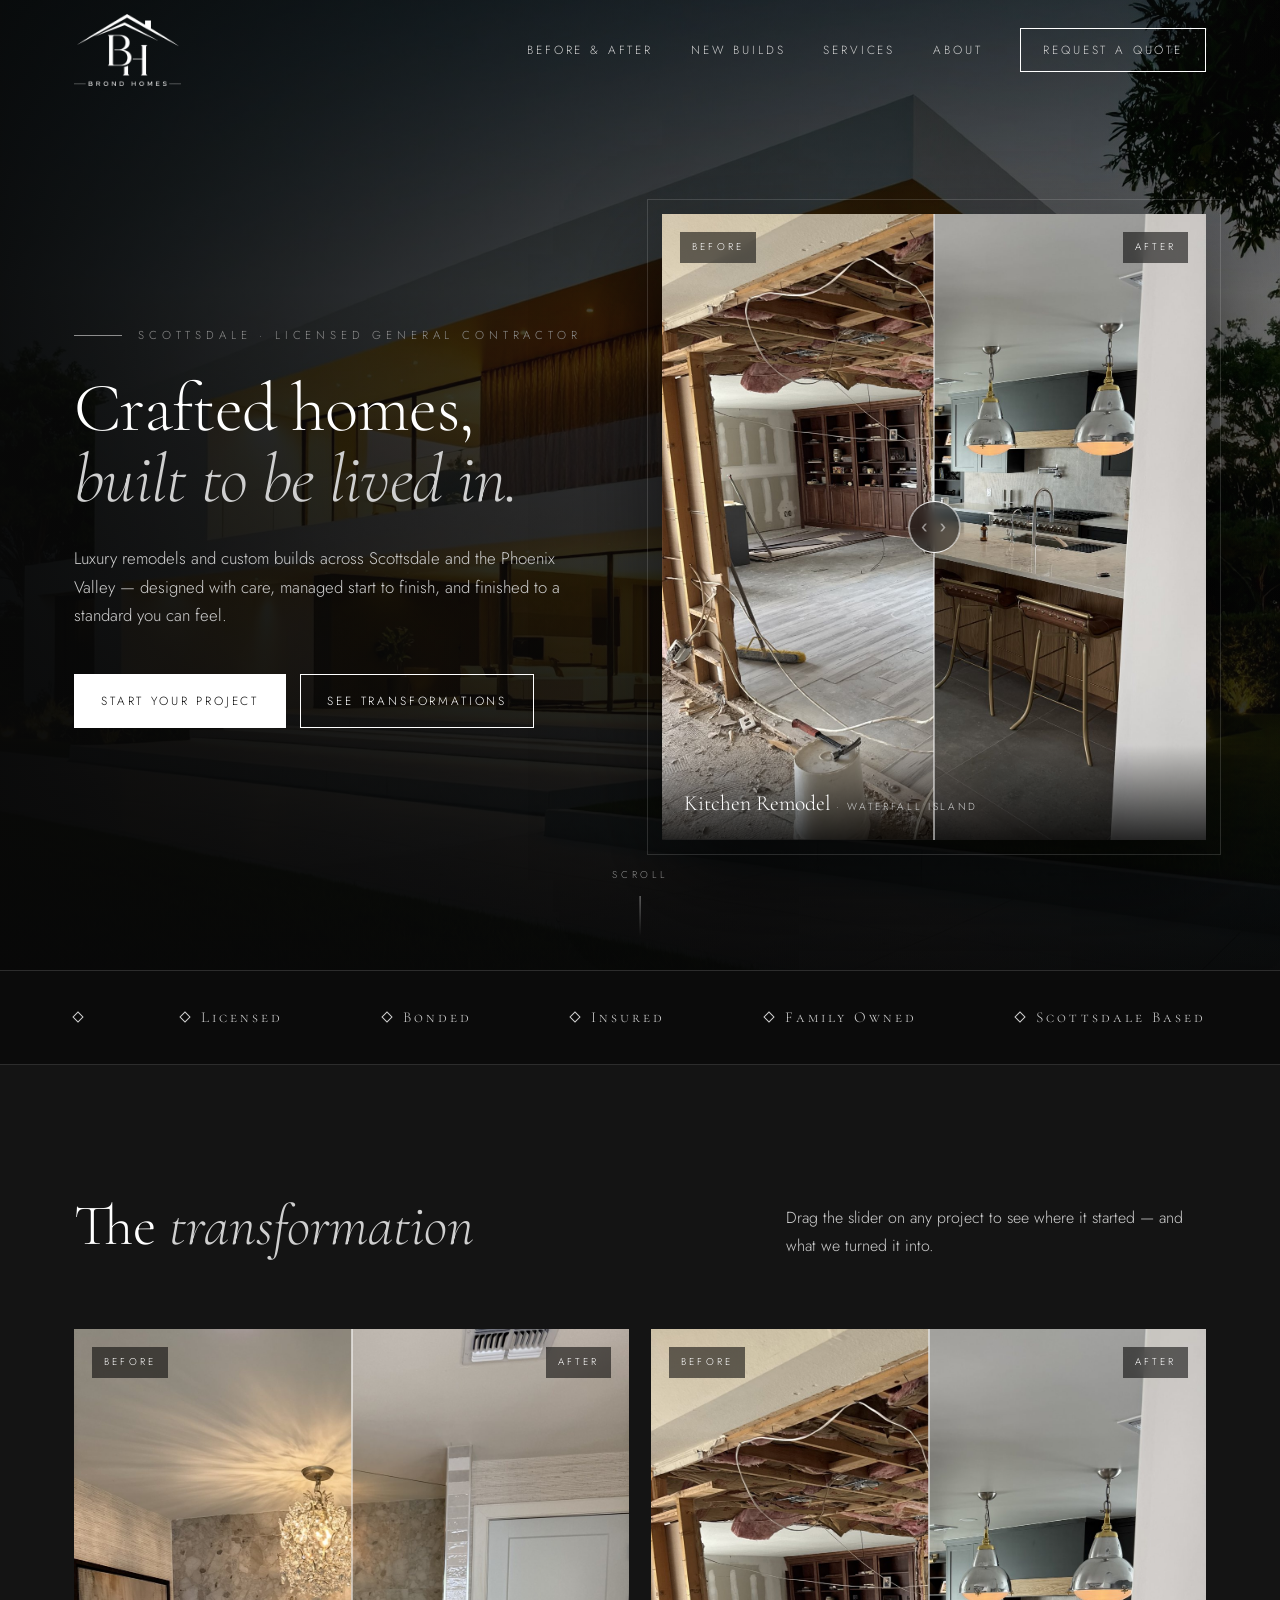
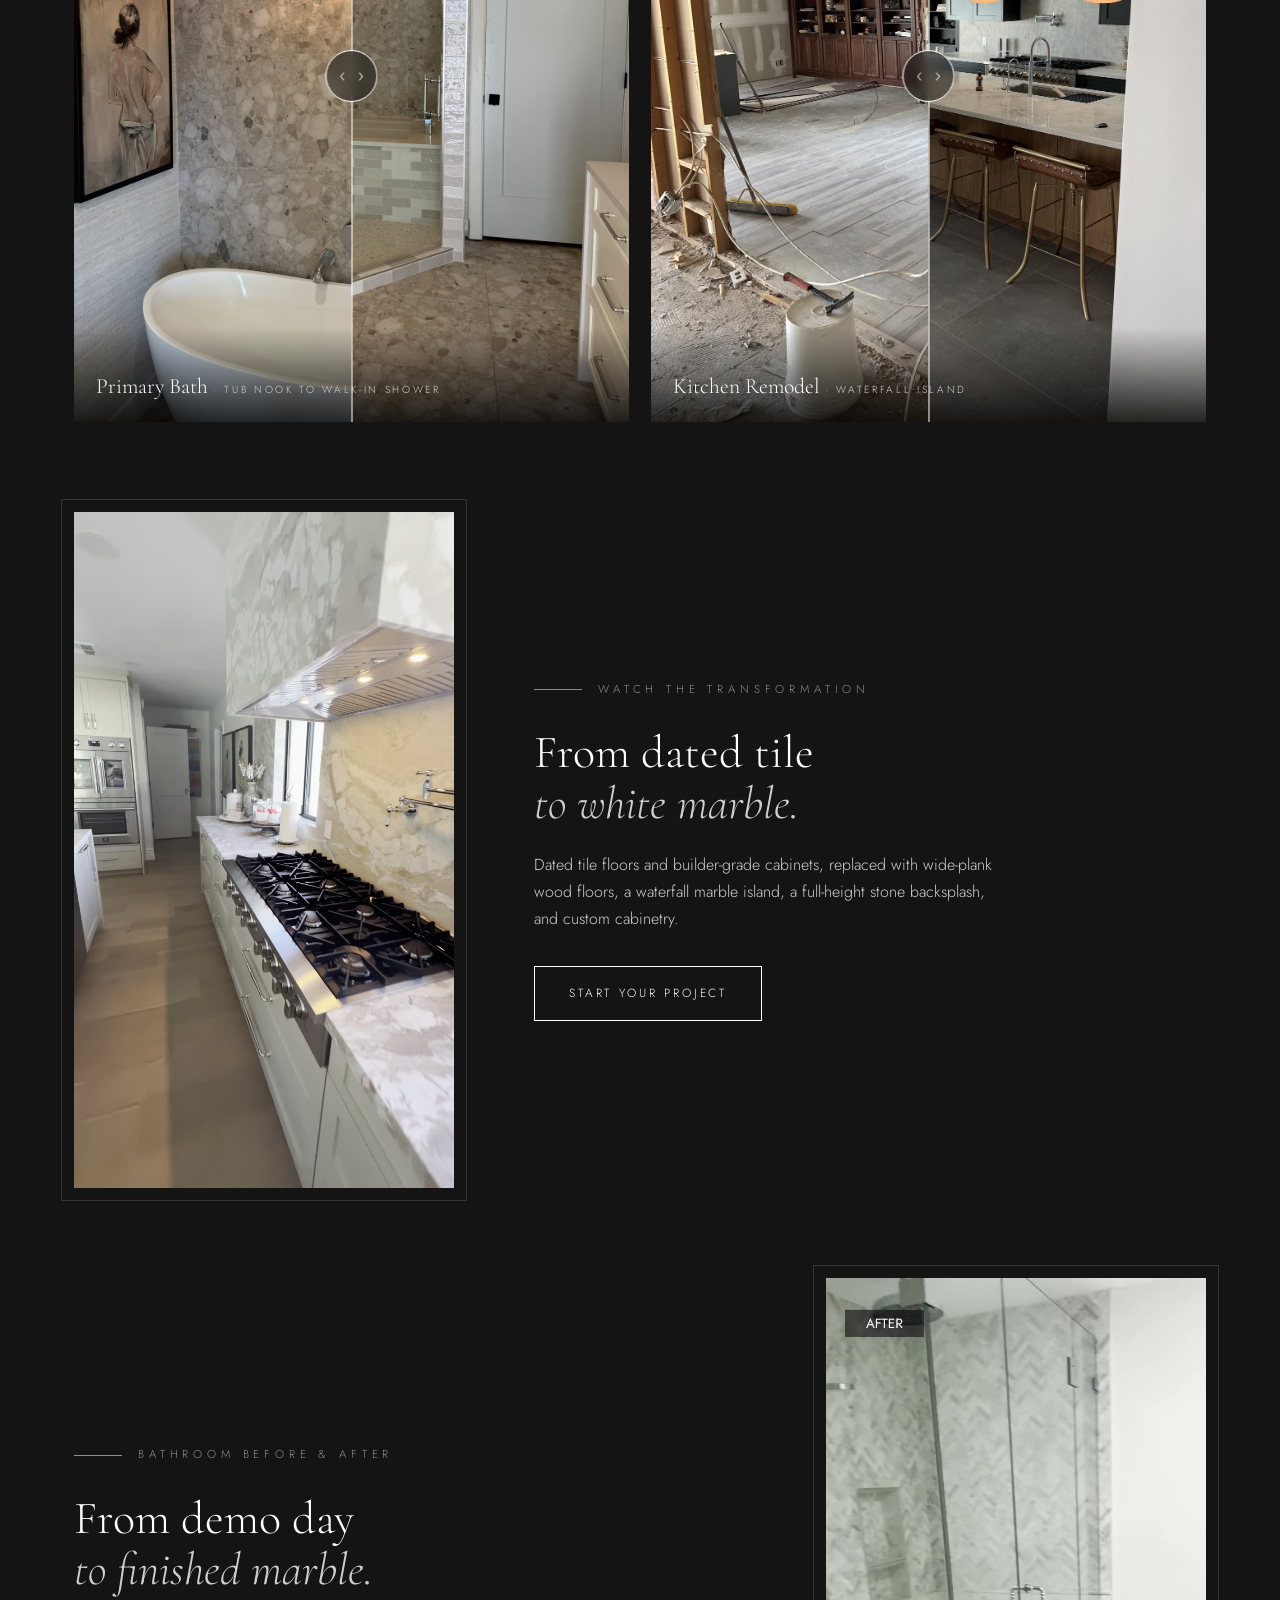
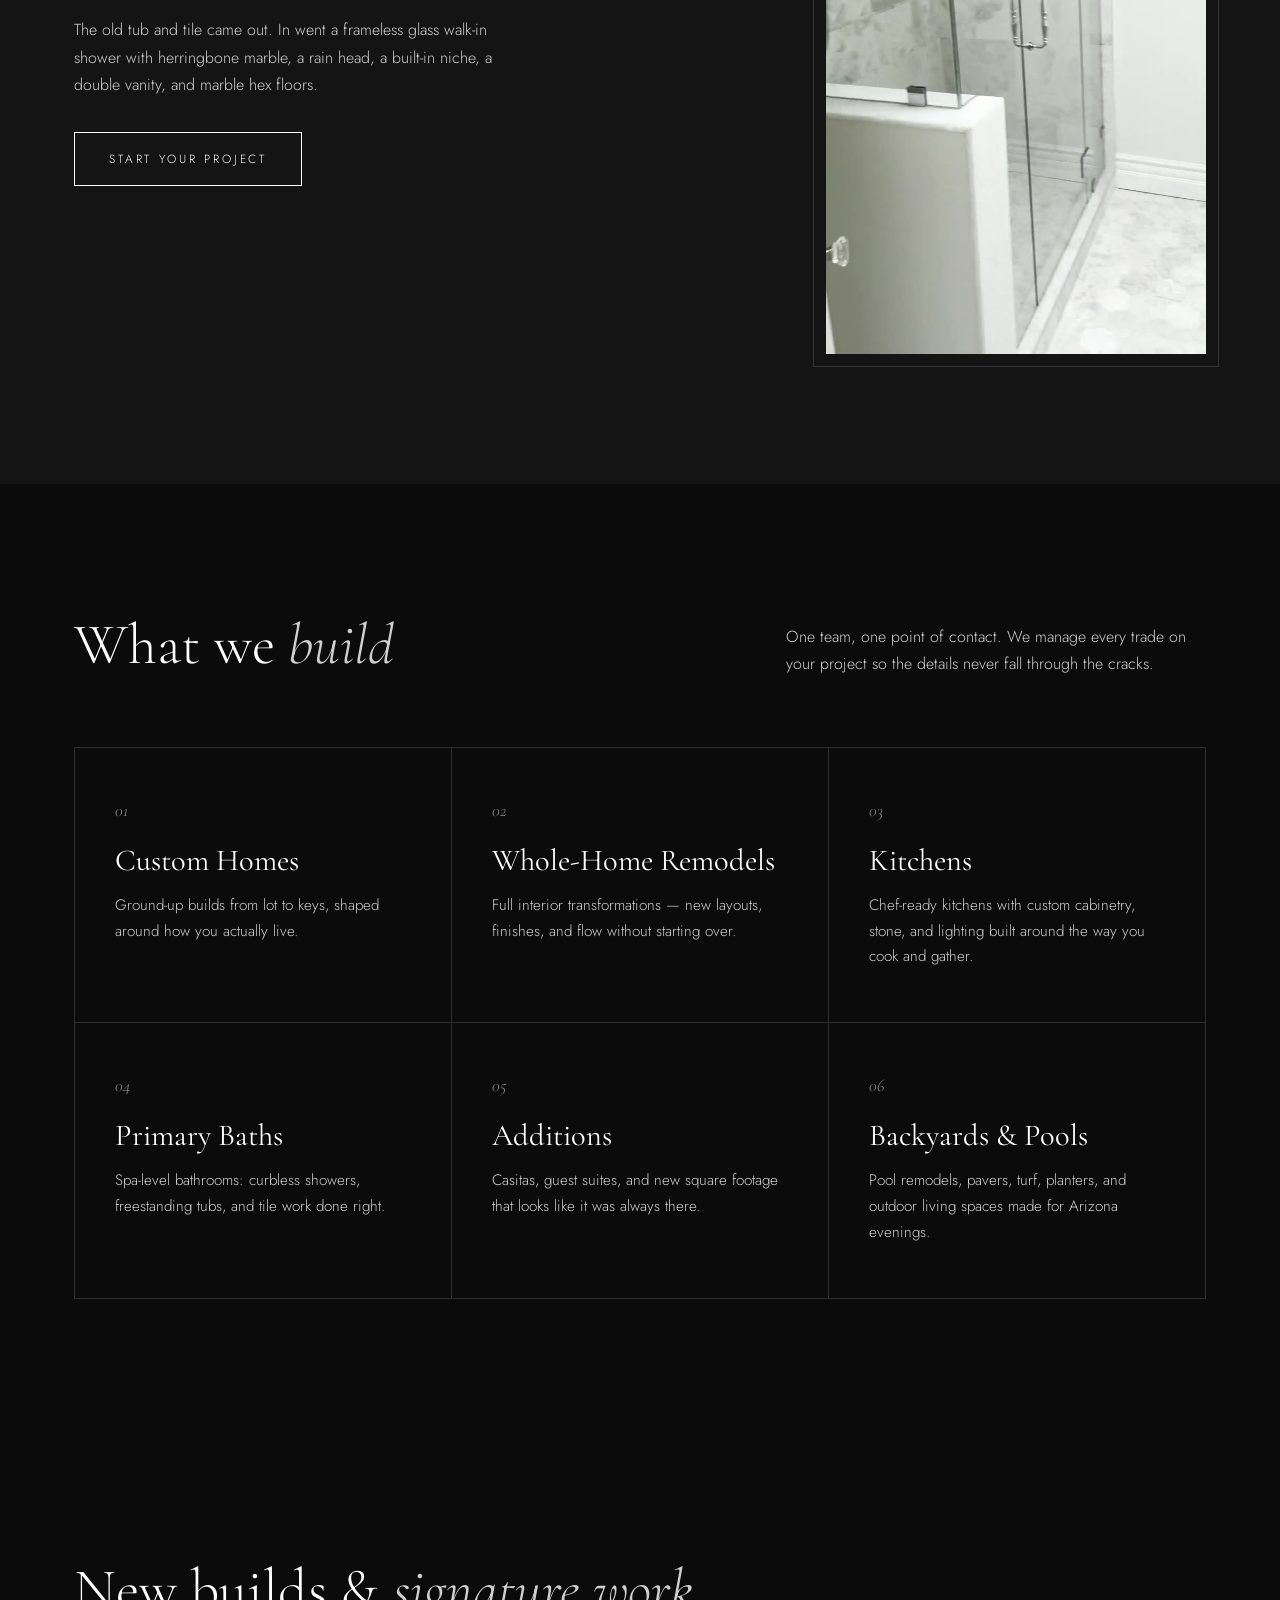
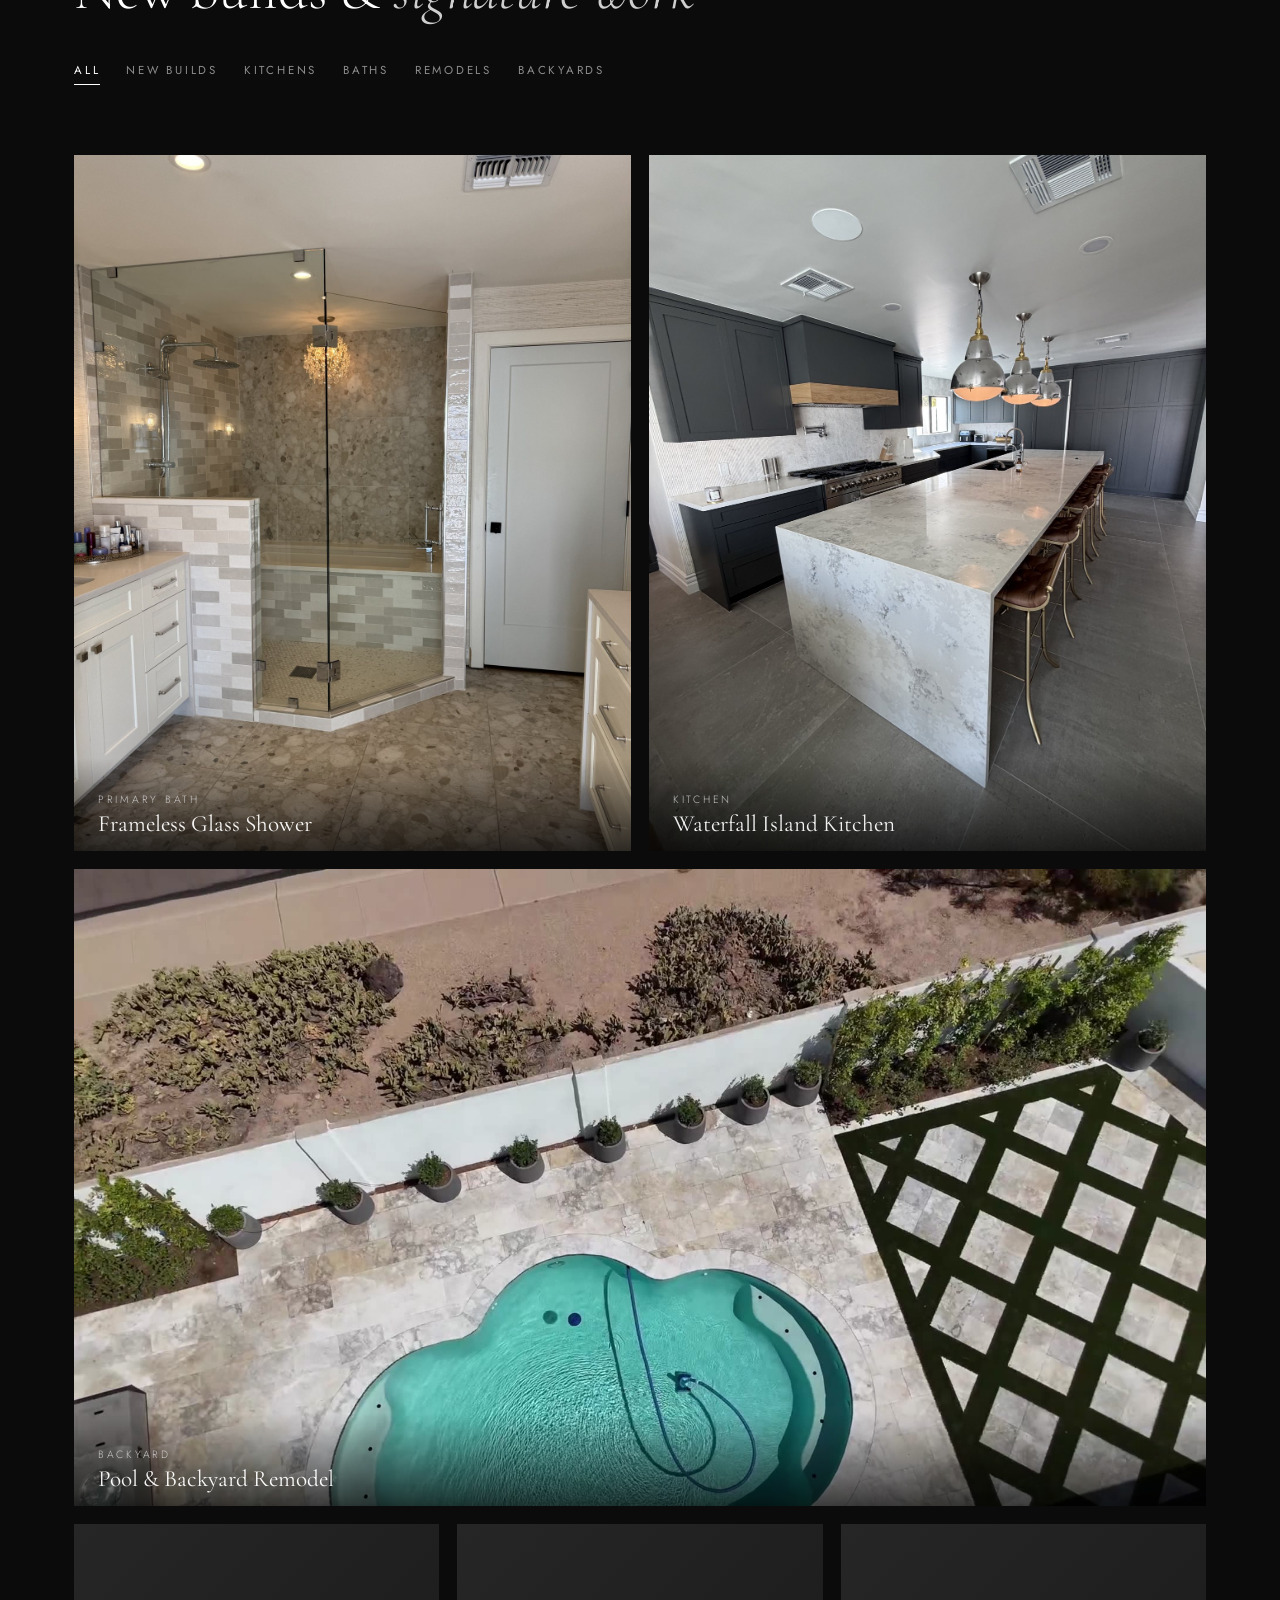
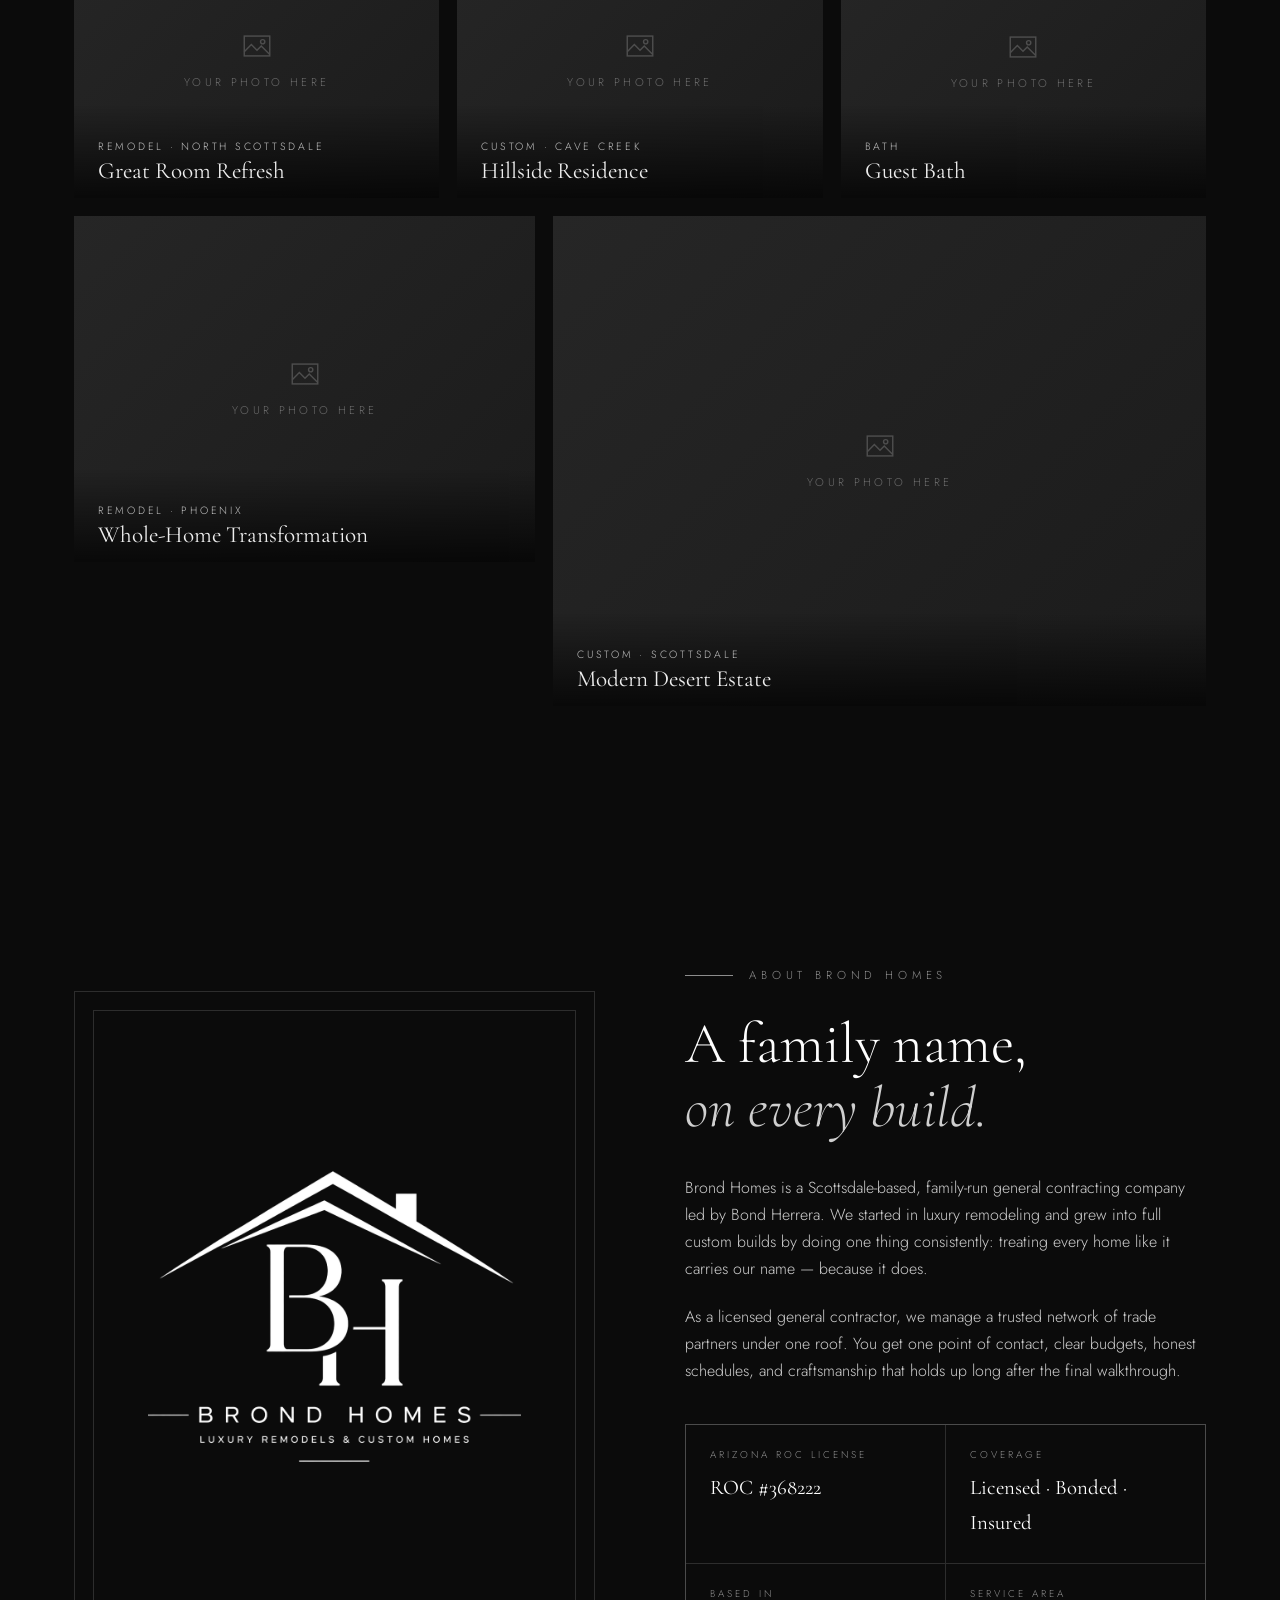
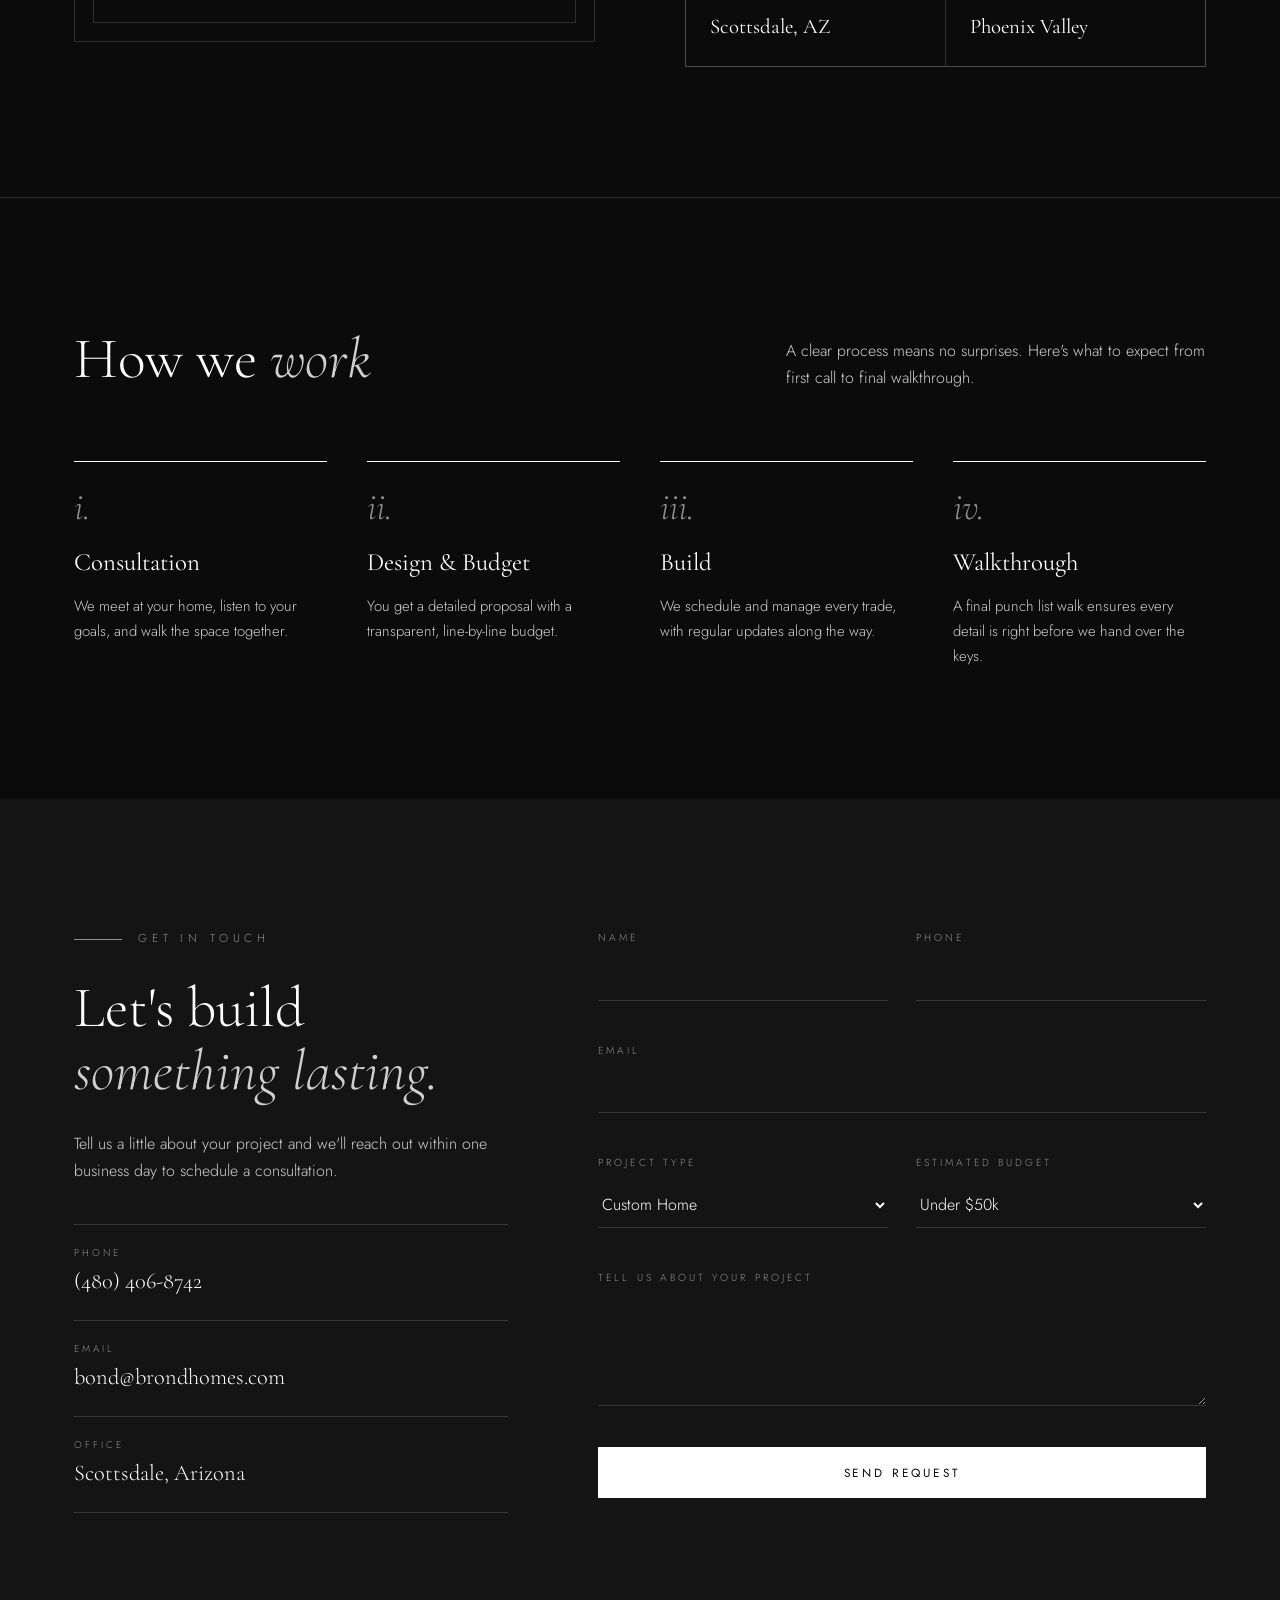
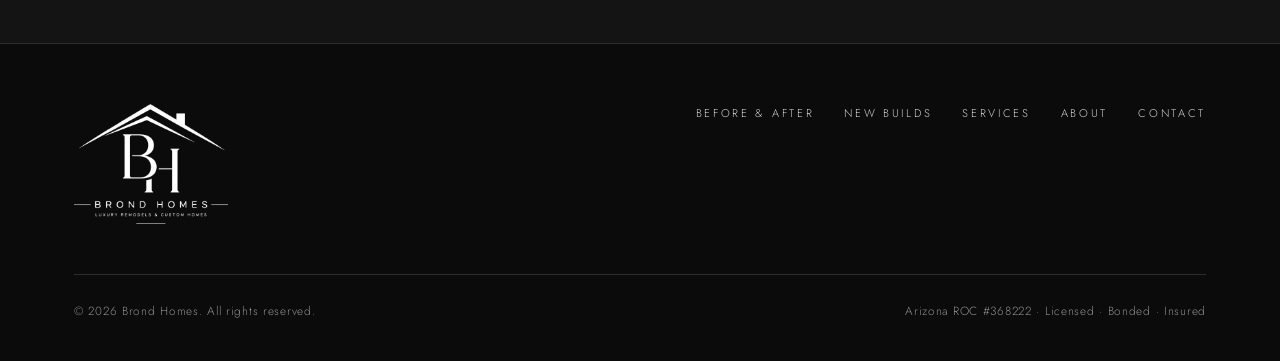
==== index.html @ 2b217a1f "Trim kitchen transformation video" ====
<!DOCTYPE html>
<html lang="en">
<head>
<meta charset="UTF-8">
<meta name="viewport" content="width=device-width, initial-scale=1.0">
<title>Brond Homes | Luxury Remodels & Custom Builds in Scottsdale, AZ</title>
<meta name="description" content="Brond Homes is a licensed Scottsdale general contractor specializing in luxury remodels and custom home builds across the Phoenix Valley.">
<link rel="icon" href="images/favicon.png" type="image/png">
<link rel="apple-touch-icon" href="images/favicon.png">
<link rel="preconnect" href="https://fonts.googleapis.com">
<link rel="preconnect" href="https://fonts.gstatic.com" crossorigin>
<link href="https://fonts.googleapis.com/css2?family=Cormorant+Garamond:ital,wght@0,300;0,400;0,500;1,300;1,400&family=Cormorant+SC:wght@400;500&family=Jost:wght@300;400;500&display=swap" rel="stylesheet">

<!--
  ============================================================
  EDIT YOUR BUSINESS INFO HERE (search for these to change them)
  ------------------------------------------------------------
  PHONE:    (480) 406-8742          -> appears in contact + footer
  EMAIL:    bond@brondhomes.com     -> appears in contact + footer, and the form sends here
  LICENSE:  ROC #368222             -> appears in About + footer
  ============================================================
-->

<style>
  :root{
    --black:#0b0b0b;
    --ink:#141414;
    --panel:#1a1a1a;
    --line:rgba(255,255,255,.14);
    --white:#ffffff;
    --soft:#cfcfcf;
    --muted:#8d8d8d;
    --serif:'Cormorant Garamond', Georgia, serif;
    --sc:'Cormorant SC', Georgia, serif;
    --sans:'Jost', system-ui, sans-serif;
  }
  *{box-sizing:border-box;margin:0;padding:0}
  html{scroll-behavior:smooth}
  body{background:var(--black);color:var(--white);font-family:var(--sans);font-weight:300;line-height:1.7;-webkit-font-smoothing:antialiased}
  img{max-width:100%;display:block}
  a{color:inherit;text-decoration:none}
  .wrap{max-width:1180px;margin:0 auto;padding:0 24px}

  /* ---------- NAV ---------- */
  header{position:fixed;inset:0 0 auto 0;z-index:50;transition:background .4s,border-color .4s;border-bottom:1px solid transparent}
  header.scrolled{background:rgba(11,11,11,.92);backdrop-filter:blur(10px);border-color:var(--line)}
  .nav{display:flex;align-items:center;justify-content:space-between;height:100px}
  .brand{display:flex;align-items:center;gap:14px}
  .brand svg{width:46px;height:46px;flex:none}
  .logo{height:70px;width:auto;transition:height .3s}
  header.scrolled .logo{height:56px}
  .logo-foot{height:120px}
  .logo-circle{height:72px}
  header.scrolled .logo-circle{height:58px}
  @media (max-width:760px){.logo-circle{height:60px}}
  .brand-name{font-family:var(--sc);font-size:1.45rem;letter-spacing:.18em;line-height:1}
  .brand-sub{display:block;font-family:var(--sans);font-size:.58rem;letter-spacing:.34em;color:var(--muted);margin-top:5px}
  .links{display:flex;gap:38px;align-items:center}
  .links a{font-size:.74rem;letter-spacing:.24em;text-transform:uppercase;color:var(--soft);transition:color .25s}
  .links a:hover{color:var(--white)}
  .links .btn{padding:11px 22px}
  .menu-btn{display:none;background:none;border:0;cursor:pointer;width:34px;height:34px;position:relative}
  .menu-btn span{position:absolute;left:5px;right:5px;height:1px;background:var(--white);transition:.3s}
  .menu-btn span:nth-child(1){top:12px}.menu-btn span:nth-child(2){top:21px}
  .menu-open .menu-btn span:nth-child(1){top:17px;transform:rotate(45deg)}
  .menu-open .menu-btn span:nth-child(2){top:17px;transform:rotate(-45deg)}

  .btn{display:inline-block;border:1px solid var(--white);color:var(--white);font-family:var(--sans);font-size:.74rem;letter-spacing:.24em;text-transform:uppercase;padding:16px 34px;transition:background .3s,color .3s;cursor:pointer;background:transparent}
  .btn:hover{background:var(--white);color:var(--black)}
  .btn.solid{background:var(--white);color:var(--black)}
  .btn.solid:hover{background:transparent;color:var(--white)}

  /* ---------- HERO ---------- */
  .hero{min-height:100vh;min-height:100svh;display:flex;align-items:center;position:relative;overflow:hidden;
    background:
      linear-gradient(90deg,rgba(8,8,8,.92) 0%,rgba(8,8,8,.62) 45%,rgba(8,8,8,.3) 100%),
      linear-gradient(180deg,rgba(8,8,8,.35) 0%,rgba(8,8,8,0) 30%,rgba(8,8,8,.9) 100%),
      url('images/hero.jpg') center/cover no-repeat #0b0b0b;}
  /* Background photo: images/hero.jpg (filler from Unsplash). Replace that file with your own project photo anytime. */
  .hero-lines{display:none}
  .hero-inner{position:relative;padding-top:84px}
  .eyebrow{font-size:.72rem;letter-spacing:.42em;text-transform:uppercase;color:var(--muted);margin-bottom:28px;display:flex;align-items:center;gap:16px}
  .eyebrow::before{content:"";width:48px;height:1px;background:var(--muted)}
  h1{font-family:var(--serif);font-weight:300;font-size:clamp(2.8rem,7vw,5.8rem);line-height:1.02;letter-spacing:-.01em;max-width:900px}
  h1 em{font-style:italic;color:var(--soft)}
  .hero p{max-width:520px;color:var(--soft);font-size:1.05rem;margin:30px 0 44px}
  .hero-ctas{display:flex;gap:14px;flex-wrap:wrap}.hero-ctas .btn{padding:16px 26px}
  .scroll-cue{position:absolute;bottom:34px;left:50%;transform:translateX(-50%);font-size:.62rem;letter-spacing:.4em;color:var(--muted);text-transform:uppercase;display:flex;flex-direction:column;align-items:center;gap:12px}
  .scroll-cue::after{content:"";width:1px;height:40px;background:linear-gradient(var(--muted),transparent)}

  /* ---------- SECTIONS ---------- */
  section{padding:130px 0}
  .sec-head{display:flex;justify-content:space-between;align-items:flex-end;gap:40px;margin-bottom:70px;flex-wrap:wrap}
  h2{font-family:var(--serif);font-weight:300;font-size:clamp(2.2rem,4.5vw,3.6rem);line-height:1.1}
  h2 em{font-style:italic;color:var(--soft)}
  .sec-head p{max-width:420px;color:var(--soft)}

  /* trust strip */
  .strip{border-top:1px solid var(--line);border-bottom:1px solid var(--line);padding:34px 0}
  .strip .wrap{display:flex;justify-content:space-between;gap:24px;flex-wrap:wrap}
  .strip div{font-family:var(--sc);letter-spacing:.2em;font-size:.95rem;color:var(--soft);display:flex;align-items:center;gap:12px}
  .strip div::before{content:"";width:6px;height:6px;border:1px solid var(--soft);transform:rotate(45deg)}

  /* services */
  .services{display:grid;grid-template-columns:repeat(3,1fr);border-top:1px solid var(--line);border-left:1px solid var(--line)}
  .svc{padding:48px 40px 52px;border-right:1px solid var(--line);border-bottom:1px solid var(--line);transition:background .35s}
  .svc:hover{background:var(--ink)}
  .svc .num{font-family:var(--serif);font-style:italic;color:var(--muted);font-size:1.1rem}
  .svc h3{font-family:var(--serif);font-weight:400;font-size:1.9rem;margin:18px 0 14px;line-height:1.15}
  .svc p{color:var(--soft);font-size:.95rem}

  /* gallery */
  .filters{display:flex;gap:26px;flex-wrap:wrap}
  .filters button{background:none;border:0;color:var(--muted);font-family:var(--sans);font-size:.72rem;letter-spacing:.24em;text-transform:uppercase;cursor:pointer;padding-bottom:6px;border-bottom:1px solid transparent;transition:.25s}
  .filters button.active,.filters button:hover{color:var(--white);border-color:var(--white)}
  .gallery{display:grid;grid-template-columns:repeat(12,1fr);gap:18px}
  .tile{position:relative;overflow:hidden;background:#222;cursor:pointer;aspect-ratio:4/3}
  .tile.full{grid-column:1/-1;aspect-ratio:16/9}.tile video{position:absolute;inset:0;width:100%;height:100%;object-fit:cover}.tile.half{grid-column:span 6;aspect-ratio:4/5}.tile.wide{grid-column:span 7}.tile.narrow{grid-column:span 5}.tile.third{grid-column:span 4}
  .tile .ph{position:absolute;inset:0;display:flex;align-items:center;justify-content:center;flex-direction:column;gap:10px;color:#6c6c6c;font-size:.7rem;letter-spacing:.3em;text-transform:uppercase;
    background:linear-gradient(135deg,#262626,#1b1b1b)}
  .tile .ph svg{width:34px;height:34px;opacity:.6}
  .tile img{position:absolute;inset:0;width:100%;height:100%;object-fit:cover;transition:transform .8s ease}
  .tile:hover img{transform:scale(1.05)}
  .tile .cap{position:absolute;left:0;right:0;bottom:0;padding:26px 24px 20px;background:linear-gradient(transparent,rgba(0,0,0,.85));transform:translateY(8px);opacity:.92;transition:.35s}
  .tile:hover .cap{transform:none;opacity:1}
  .cap h4{font-family:var(--serif);font-weight:400;font-size:1.45rem;line-height:1.2}
  .cap span{font-size:.66rem;letter-spacing:.26em;text-transform:uppercase;color:var(--soft)}
  .tile.hide{display:none}

  /* lightbox */
  .lightbox{position:fixed;inset:0;background:rgba(0,0,0,.94);z-index:100;display:none;align-items:center;justify-content:center;padding:24px}
  .lightbox.open{display:flex}
  .lightbox img{max-height:86vh;max-width:100%}
  .lightbox button{position:absolute;top:22px;right:26px;background:none;border:0;color:#fff;font-size:2rem;cursor:pointer;font-family:var(--serif)}

  /* about */
  .about{display:grid;grid-template-columns:1fr 1fr;gap:90px;align-items:center}
  .about-visual{position:relative;aspect-ratio:4/5;border:1px solid var(--line);display:flex;align-items:center;justify-content:center}
  .about-visual::before{content:"";position:absolute;inset:18px;border:1px solid var(--line)}
  .about-visual svg{width:58%;height:auto}
  .about p{color:var(--soft);margin-bottom:20px}
  .about h2{margin-bottom:34px}
  .creds{display:grid;grid-template-columns:1fr 1fr;gap:1px;background:var(--line);border:1px solid var(--line);margin-top:40px}
  .creds div{background:var(--black);padding:22px 24px}
  .creds small{display:block;font-size:.62rem;letter-spacing:.3em;text-transform:uppercase;color:var(--muted);margin-bottom:6px}
  .creds strong{font-family:var(--serif);font-weight:400;font-size:1.3rem}

  /* process */
  #process{border-top:1px solid var(--line)}
  .steps{display:grid;grid-template-columns:repeat(4,1fr);gap:40px}
  .step{border-top:1px solid var(--white);padding-top:26px}
  .step span{font-family:var(--serif);font-style:italic;font-size:2.4rem;color:var(--muted);line-height:1}
  .step h3{font-family:var(--serif);font-weight:400;font-size:1.55rem;margin:14px 0 10px}
  .step p{color:var(--soft);font-size:.93rem}

  /* contact */
  #contact{background:var(--ink)}
  .contact{display:grid;grid-template-columns:5fr 7fr;gap:90px}
  .contact-info p{color:var(--soft);margin:26px 0 40px}
  .info-row{padding:20px 0;border-top:1px solid var(--line)}
  .info-row:last-child{border-bottom:1px solid var(--line)}
  .info-row small{display:block;font-size:.62rem;letter-spacing:.3em;text-transform:uppercase;color:var(--muted)}
  .info-row a,.info-row span{font-family:var(--serif);font-size:1.4rem}
  form{display:grid;grid-template-columns:1fr 1fr;gap:26px 28px}
  .field{display:flex;flex-direction:column}
  .field.full{grid-column:1/-1}
  label{font-size:.64rem;letter-spacing:.3em;text-transform:uppercase;color:var(--muted);margin-bottom:10px}
  input,select,textarea{background:transparent;border:0;border-bottom:1px solid var(--line);color:var(--white);font-family:var(--sans);font-weight:300;font-size:1rem;padding:10px 0;outline:none;transition:border-color .25s;border-radius:0}
  input:focus,select:focus,textarea:focus{border-color:var(--white)}
  select option{background:var(--ink)}
  textarea{resize:vertical;min-height:110px}
  .form-note{grid-column:1/-1;font-size:.82rem;color:var(--muted)}
  .form-msg{grid-column:1/-1;font-family:var(--serif);font-size:1.25rem;display:none}

  /* footer */
  footer{border-top:1px solid var(--line);padding:60px 0 40px}
  .foot{display:flex;justify-content:space-between;gap:40px;flex-wrap:wrap;align-items:flex-start}
  .foot-links{display:flex;gap:30px;flex-wrap:wrap}
  .foot-links a{font-size:.7rem;letter-spacing:.24em;text-transform:uppercase;color:var(--soft)}
  .legal{margin-top:50px;padding-top:26px;border-top:1px solid var(--line);display:flex;justify-content:space-between;flex-wrap:wrap;gap:12px;font-size:.74rem;color:var(--muted);letter-spacing:.06em}

  /* reveal animation */
  .reveal{opacity:0;transform:translateY(26px);transition:opacity .9s ease,transform .9s ease}
  .reveal.in{opacity:1;transform:none}


  /* ---------- BEFORE / AFTER ---------- */
  .hero-grid{display:grid;grid-template-columns:1fr 1.05fr;gap:70px;align-items:center}
  .hero-grid h1{font-size:clamp(2.6rem,5.4vw,5rem)}
  .ba{position:relative;overflow:hidden;aspect-ratio:4/3;background:#1c1c1c;user-select:none;-webkit-user-select:none;--pos:50%}
  .ba-hero{aspect-ratio:4/4.6;box-shadow:0 40px 90px rgba(0,0,0,.6);outline:1px solid var(--line);outline-offset:14px}
  .ba-after,.ba-before{position:absolute;inset:0}
  .ba-before{clip-path:inset(0 calc(100% - var(--pos)) 0 0)}
  .ba img{width:100%;height:100%;object-fit:cover;display:block;pointer-events:none}
  .ba .ph{position:absolute;inset:0;display:flex;align-items:center;justify-content:center}
  .ba .ph.before{justify-content:flex-start;padding-left:9%}.ba .ph.after{justify-content:flex-end;padding-right:9%}
  .ba .ph em{opacity:.55;font-family:var(--serif);font-size:clamp(1.6rem,3vw,2.6rem);font-weight:300;letter-spacing:.08em}
  .ba .ph.after{background:
      linear-gradient(180deg,rgba(0,0,0,0) 55%,rgba(0,0,0,.5)),
      linear-gradient(90deg,transparent 0 18%,rgba(255,255,255,.05) 18% 19%,transparent 19% 81%,rgba(255,255,255,.05) 81% 82%,transparent 82%),
      radial-gradient(ellipse at 50% 20%,#4a4540,#1d1c1a 70%);color:#f3efe8}
  .ba .ph.before{background:
      repeating-linear-gradient(90deg,rgba(0,0,0,.05) 0 2px,transparent 2px 60px),
      linear-gradient(160deg,#8f8676,#5f584d);color:#2b2722}
  .ba-tag{position:absolute;top:18px;font-size:.62rem;letter-spacing:.32em;text-transform:uppercase;padding:7px 12px;background:rgba(0,0,0,.55);backdrop-filter:blur(6px);z-index:3;pointer-events:none}
  .ba-tag.l{left:18px}.ba-tag.r{right:18px}
  .ba-handle{position:absolute;top:0;bottom:0;left:var(--pos);width:1px;background:#fff;z-index:4;pointer-events:none;transform:translateX(-.5px)}
  .ba-handle span{position:absolute;top:50%;left:50%;transform:translate(-50%,-50%);width:52px;height:52px;border-radius:50%;border:1px solid #fff;background:rgba(0,0,0,.45);backdrop-filter:blur(6px);display:flex;align-items:center;justify-content:center;font-size:1.1rem;letter-spacing:.2em;padding-left:3px}
  .ba input{position:absolute;inset:0;width:100%;height:100%;opacity:0;cursor:ew-resize;z-index:5;margin:0}
  .ba figcaption{position:absolute;left:0;right:0;bottom:0;padding:40px 22px 18px;background:linear-gradient(transparent,rgba(0,0,0,.8));font-family:var(--serif);font-size:1.35rem;z-index:3;pointer-events:none}
  .ba figcaption i{font-family:var(--sans);font-style:normal;font-size:.64rem;letter-spacing:.26em;text-transform:uppercase;color:var(--soft)}
  .ba-grid{display:grid;grid-template-columns:1fr 1fr;gap:22px}
  .ba-feature{grid-column:1/-1;aspect-ratio:16/8}
  .ba-tall{aspect-ratio:4/5}
  #transformations{background:var(--ink)}
  #work{background:var(--black)}
  @media (max-width:980px){.hero-grid{grid-template-columns:1fr;gap:56px}.ba-hero{aspect-ratio:4/3.4;outline-offset:8px}.hero-inner{padding-top:130px;padding-bottom:90px}.scroll-cue{display:none}}
  @media (max-width:760px){.ba figcaption i{display:block;margin-top:4px}.ba-grid{grid-template-columns:1fr}.ba-feature{aspect-ratio:4/3}}

  .reel{display:grid;grid-template-columns:minmax(0,380px) 1fr;gap:80px;align-items:center;margin-top:90px}
  .reel-flip{grid-template-columns:1fr minmax(0,380px)}.reel-flip .reel-video{order:2}
  .reel-video{position:relative;aspect-ratio:9/16;overflow:hidden;background:#111;outline:1px solid var(--line);outline-offset:12px}
  .reel-video video{position:absolute;inset:0;width:100%;height:100%;object-fit:cover}
  .reel-text h3{font-family:var(--serif);font-weight:300;font-size:clamp(2rem,3.6vw,3rem);line-height:1.1;margin-bottom:22px}
  .reel-text h3 em{font-style:italic;color:var(--soft)}
  .reel-text p{color:var(--soft);max-width:460px;margin-bottom:34px}
  @media (max-width:760px){.reel,.reel-flip{grid-template-columns:1fr;gap:44px;margin-top:60px}.reel-flip .reel-video{order:0}.reel-video{max-width:340px;margin:0 auto;width:100%}}

  /* ---------- MOBILE ---------- */
  @media (max-width:980px){
    .services{grid-template-columns:1fr 1fr}
    .steps{grid-template-columns:1fr 1fr}
    .about,.contact{grid-template-columns:1fr;gap:60px}
    .about-visual{max-width:420px}
    .tile.wide,.tile.narrow{grid-column:span 6}
    .tile.third{grid-column:span 6}
  }
  @media (max-width:760px){
    .hero{background-position:65% center}
    section{padding:90px 0}
    .links{position:fixed;inset:100px 0 auto 0;background:var(--black);flex-direction:column;gap:0;align-items:stretch;border-bottom:1px solid var(--line);max-height:0;overflow:hidden;transition:max-height .4s}
    .links a{padding:20px 24px;border-top:1px solid var(--line)}
    .links .btn{margin:16px 24px 24px;text-align:center;border:1px solid var(--white)}
    .menu-open .links{max-height:480px}
    .menu-open header{background:var(--black)}
    .menu-btn{display:block}
    .services,.steps{grid-template-columns:1fr}
    .svc{padding:38px 28px}
    .tile.wide,.tile.narrow,.tile.third,.tile.full{grid-column:1/-1;aspect-ratio:16/9}.tile video{position:absolute;inset:0;width:100%;height:100%;object-fit:cover}.tile.half{grid-column:1/-1}
    form{grid-template-columns:1fr}
    .creds{grid-template-columns:1fr}
    .brand-sub{display:none}
    .strip .wrap{justify-content:flex-start}
  }
</style>
</head>
<body>

<!-- Reusable logo mark -->
<svg width="0" height="0" style="position:absolute" aria-hidden="true">
  <defs>
    <symbol id="mark" viewBox="0 0 100 100">
      <circle cx="50" cy="50" r="49" fill="#000" stroke="#fff" stroke-width="1.2"/>
      <circle cx="50" cy="50" r="43" fill="none" stroke="#fff" stroke-width=".5" opacity=".6"/>
      <path d="M28 52 L50 32 L72 52" fill="none" stroke="#fff" stroke-width="2.2" stroke-linecap="square"/>
      <path d="M33 48 V70 H67 V48" fill="none" stroke="#fff" stroke-width="1.6"/>
      <path d="M46 70 V58 H54 V70" fill="none" stroke="#fff" stroke-width="1.4"/>
      <path d="M62 38 V31 H66 V42" fill="none" stroke="#fff" stroke-width="1.4"/>
    </symbol>
  </defs>
</svg>

<header id="top">
  <div class="wrap nav">
    <a href="#top" class="brand" aria-label="Home"><img src="images/logo-bh-header.png" alt="Brond Homes — Luxury Remodels &amp; Custom Homes" class="logo logo-circle"></a>
    <nav class="links" id="links">
      <a href="#transformations">Before &amp; After</a>
      <a href="#work">New Builds</a>
      <a href="#services">Services</a>
      <a href="#about">About</a>
      <a href="#contact" class="btn">Request a Quote</a>
    </nav>
    <button class="menu-btn" id="menuBtn" aria-label="Open menu"><span></span><span></span></button>
  </div>
</header>

<!-- HERO -->
<section class="hero">
  <svg class="hero-lines" viewBox="0 0 1200 800" preserveAspectRatio="xMidYMid slice" aria-hidden="true">
    <g stroke="rgba(255,255,255,.08)" fill="none">
      <path d="M700 620 L920 420 L1140 620"/><path d="M740 584 V780 H1100 V584"/>
      <path d="M-50 700 H1250"/><path d="M880 120 V800"/><path d="M600 0 V800" stroke-dasharray="2 10"/>
    </g>
  </svg>
  <div class="wrap hero-inner hero-grid">
    <div>
      <div class="eyebrow reveal">Scottsdale · Licensed General Contractor</div>
      <h1 class="reveal">Crafted homes,<br><em>built to be lived in.</em></h1>
      <p class="reveal">Luxury remodels and custom builds across Scottsdale and the Phoenix Valley — designed with care, managed start to finish, and finished to a standard you can feel.</p>
      <div class="hero-ctas reveal">
        <a href="#contact" class="btn solid">Start Your Project</a>
        <a href="#transformations" class="btn">See Transformations</a>
      </div>
    </div>

    <!-- FEATURED BEFORE / AFTER (swap the .ph divs for <img src="images/..."> ) -->
    <figure class="ba ba-hero reveal">
      <div class="ba-after"><img src="images/kitchen-after-2.jpg" alt="After: open kitchen with marble island, pendant lights and brass counter stools" style="object-position:38% center"></div>
      <div class="ba-before"><img src="images/kitchen-before.jpg" alt="The same space during demolition"></div>
      <span class="ba-tag l">Before</span><span class="ba-tag r">After</span>
      <div class="ba-handle"><span>&#8249; &#8250;</span></div>
      <input type="range" min="0" max="100" value="50" aria-label="Drag to compare before and after">
      <figcaption>Kitchen Remodel <i>· Waterfall Island</i></figcaption>
    </figure>
  </div>
  <div class="scroll-cue">Scroll</div>
</section>

<!-- TRUST STRIP -->
<div class="strip">
  <div class="wrap">
    <div>Licensed</div><div>Bonded</div><div>Insured</div><div>Family Owned</div><div>Scottsdale Based</div>
  </div>
</div>

<!-- TRANSFORMATIONS: before & after -->
<section id="transformations">
  <div class="wrap">
    <div class="sec-head reveal">
      <h2>The <em>transformation</em></h2>
      <p>Drag the slider on any project to see where it started — and what we turned it into.</p>
    </div>
    <!--
      HOW TO ADD BEFORE/AFTER PHOTOS:
      Inside each .ba block, replace
        <div class="ph after">...</div>   with  <img src="images/kitchen-after.jpg" alt="Kitchen after remodel">
        <div class="ph before">...</div>  with  <img src="images/kitchen-before.jpg" alt="Kitchen before remodel">
      Tip: take the before and after from the same spot and angle — it looks amazing on the slider.
    -->
    <div class="ba-grid">
      <figure class="ba ba-tall reveal">
        <div class="ba-after"><img src="images/bath-shower.jpg" alt="After: the tub nook rebuilt as a frameless glass walk-in shower" style="object-position:center 55%"></div>
        <div class="ba-before"><img src="images/bath-tub.jpg" alt="Before: freestanding tub nook" style="object-position:center 45%"></div>
        <span class="ba-tag l">Before</span><span class="ba-tag r">After</span>
        <div class="ba-handle"><span>&#8249; &#8250;</span></div>
        <input type="range" min="0" max="100" value="50" aria-label="Drag to compare">
        <figcaption>Primary Bath <i>· Tub Nook to Walk-In Shower</i></figcaption>
      </figure>
      <figure class="ba ba-tall reveal">
        <div class="ba-after"><img src="images/kitchen-after-2.jpg" alt="After: open kitchen with marble island, pendant lights and brass counter stools" style="object-position:38% center"></div>
        <div class="ba-before"><img src="images/kitchen-before.jpg" alt="Before: kitchen during demolition"></div>
        <span class="ba-tag l">Before</span><span class="ba-tag r">After</span>
        <div class="ba-handle"><span>&#8249; &#8250;</span></div>
        <input type="range" min="0" max="100" value="50" aria-label="Drag to compare">
        <figcaption>Kitchen Remodel <i>· Waterfall Island</i></figcaption>
      </figure>
    </div>
    <div class="reel reveal">
      <div class="reel-video">
        <video src="videos/kitchen-transformation.mp4?v=2" poster="images/kitchen-transformation-poster.jpg" autoplay muted loop playsinline preload="metadata" aria-label="Video of a dated kitchen transformed into a white marble kitchen with a waterfall island"></video>
      </div>
      <div class="reel-text">
        <div class="eyebrow">Watch the transformation</div>
        <h3>From dated tile<br><em>to white marble.</em></h3>
        <p>Dated tile floors and builder-grade cabinets, replaced with wide-plank wood floors, a waterfall marble island, a full-height stone backsplash, and custom cabinetry.</p>
        <a href="#contact" class="btn">Start Your Project</a>
      </div>
    </div>
    <div class="reel reel-flip reveal">
      <div class="reel-video">
        <video src="videos/bath-before-after.mp4" poster="images/bath-before-after-poster.jpg" autoplay muted loop playsinline preload="metadata" aria-label="Before and after video of a bathroom remodel, from demolition to a finished marble shower and double vanity"></video>
      </div>
      <div class="reel-text">
        <div class="eyebrow">Bathroom before &amp; after</div>
        <h3>From demo day<br><em>to finished marble.</em></h3>
        <p>The old tub and tile came out. In went a frameless glass walk-in shower with herringbone marble, a rain head, a built-in niche, a double vanity, and marble hex floors.</p>
        <a href="#contact" class="btn">Start Your Project</a>
      </div>
    </div>
  </div>
</section>

<!-- SERVICES -->
<section id="services">
  <div class="wrap">
    <div class="sec-head reveal">
      <h2>What we <em>build</em></h2>
      <p>One team, one point of contact. We manage every trade on your project so the details never fall through the cracks.</p>
    </div>
    <div class="services">
      <div class="svc reveal"><div class="num">01</div><h3>Custom Homes</h3><p>Ground-up builds from lot to keys, shaped around how you actually live.</p></div>
      <div class="svc reveal"><div class="num">02</div><h3>Whole-Home Remodels</h3><p>Full interior transformations — new layouts, finishes, and flow without starting over.</p></div>
      <div class="svc reveal"><div class="num">03</div><h3>Kitchens</h3><p>Chef-ready kitchens with custom cabinetry, stone, and lighting built around the way you cook and gather.</p></div>
      <div class="svc reveal"><div class="num">04</div><h3>Primary Baths</h3><p>Spa-level bathrooms: curbless showers, freestanding tubs, and tile work done right.</p></div>
      <div class="svc reveal"><div class="num">05</div><h3>Additions</h3><p>Casitas, guest suites, and new square footage that looks like it was always there.</p></div>
      <div class="svc reveal"><div class="num">06</div><h3>Backyards &amp; Pools</h3><p>Pool remodels, pavers, turf, planters, and outdoor living spaces made for Arizona evenings.</p></div>
    </div>
  </div>
</section>

<!-- GALLERY -->
<section id="work">
  <div class="wrap">
    <div class="sec-head reveal">
      <h2>New builds &amp; <em>signature work</em></h2>
      <div class="filters" id="filters">
        <button class="active" data-f="all">All</button>
        <button data-f="custom">New Builds</button>
        <button data-f="kitchen">Kitchens</button>
        <button data-f="bath">Baths</button>
        <button data-f="remodel">Remodels</button>
        <button data-f="backyard">Backyards</button>
      </div>
    </div>

    <!--
      HOW TO ADD YOUR PHOTOS:
      1. Put your photos in a folder called "images" next to this file.
      2. In a tile below, replace the <div class="ph">...</div> placeholder with:
           <img src="images/your-photo.jpg" alt="Short description">
      3. Change the title and location in the caption.
      data-cat must be one of: kitchen, bath, remodel, custom
    -->
    <div class="gallery" id="gallery">
      <div class="tile half reveal" data-cat="bath">
        <img src="images/bath-shower.jpg" alt="Frameless glass walk-in shower with stone tile" loading="lazy" style="object-position:center 55%">
        <div class="cap"><span>Primary Bath</span><h4>Frameless Glass Shower</h4></div>
      </div>
      <div class="tile half reveal" data-cat="kitchen">
        <img src="images/kitchen-after.jpg" alt="Waterfall marble island with brass counter stools" loading="lazy" style="object-position:center 60%">
        <div class="cap"><span>Kitchen</span><h4>Waterfall Island Kitchen</h4></div>
      </div>
      <div class="tile full reveal" data-cat="backyard">
        <video src="videos/backyard-pool.mp4" poster="images/backyard-pool-poster.jpg" autoplay muted loop playsinline preload="metadata" aria-label="Drone flyover of a backyard pool remodel"></video>
        <div class="cap"><span>Backyard</span><h4>Pool &amp; Backyard Remodel</h4></div>
      </div>
      <div class="tile third reveal" data-cat="remodel">
        <div class="ph"><svg viewBox="0 0 24 24" fill="none" stroke="currentColor" stroke-width="1"><rect x="3" y="5" width="18" height="14"/><path d="M3 16l5-5 4 4 3-3 6 6"/><circle cx="16" cy="9" r="1.5"/></svg>Your photo here</div>
        <div class="cap"><span>Remodel · North Scottsdale</span><h4>Great Room Refresh</h4></div>
      </div>
      <div class="tile third reveal" data-cat="custom">
        <div class="ph"><svg viewBox="0 0 24 24" fill="none" stroke="currentColor" stroke-width="1"><rect x="3" y="5" width="18" height="14"/><path d="M3 16l5-5 4 4 3-3 6 6"/><circle cx="16" cy="9" r="1.5"/></svg>Your photo here</div>
        <div class="cap"><span>Custom · Cave Creek</span><h4>Hillside Residence</h4></div>
      </div>
      <div class="tile third reveal" data-cat="bath">
        <div class="ph"><svg viewBox="0 0 24 24" fill="none" stroke="currentColor" stroke-width="1"><rect x="3" y="5" width="18" height="14"/><path d="M3 16l5-5 4 4 3-3 6 6"/><circle cx="16" cy="9" r="1.5"/></svg>Your photo here</div>
        <div class="cap"><span>Bath</span><h4>Guest Bath</h4></div>
      </div>
      <div class="tile narrow reveal" data-cat="remodel">
        <div class="ph"><svg viewBox="0 0 24 24" fill="none" stroke="currentColor" stroke-width="1"><rect x="3" y="5" width="18" height="14"/><path d="M3 16l5-5 4 4 3-3 6 6"/><circle cx="16" cy="9" r="1.5"/></svg>Your photo here</div>
        <div class="cap"><span>Remodel · Phoenix</span><h4>Whole-Home Transformation</h4></div>
      </div>
      <div class="tile wide reveal" data-cat="custom">
        <div class="ph"><svg viewBox="0 0 24 24" fill="none" stroke="currentColor" stroke-width="1"><rect x="3" y="5" width="18" height="14"/><path d="M3 16l5-5 4 4 3-3 6 6"/><circle cx="16" cy="9" r="1.5"/></svg>Your photo here</div>
        <div class="cap"><span>Custom · Scottsdale</span><h4>Modern Desert Estate</h4></div>
      </div>
    </div>
  </div>
</section>

<div class="lightbox" id="lightbox"><button aria-label="Close">&times;</button><img alt=""></div>

<!-- ABOUT -->
<section id="about">
  <div class="wrap about">
    <div class="about-visual reveal"><img src="images/logo-bh.png" alt="Brond Homes logo" style="width:72%;height:auto"></div>
    <div class="reveal">
      <div class="eyebrow">About Brond Homes</div>
      <h2>A family name,<br><em>on every build.</em></h2>
      <p>Brond Homes is a Scottsdale-based, family-run general contracting company led by Bond Herrera. We started in luxury remodeling and grew into full custom builds by doing one thing consistently: treating every home like it carries our name — because it does.</p>
      <p>As a licensed general contractor, we manage a trusted network of trade partners under one roof. You get one point of contact, clear budgets, honest schedules, and craftsmanship that holds up long after the final walkthrough.</p>
      <div class="creds">
        <div><small>Arizona ROC License</small><strong>ROC #368222</strong></div>
        <div><small>Coverage</small><strong>Licensed · Bonded · Insured</strong></div>
        <div><small>Based In</small><strong>Scottsdale, AZ</strong></div>
        <div><small>Service Area</small><strong>Phoenix Valley</strong></div>
      </div>
    </div>
  </div>
</section>

<!-- PROCESS -->
<section id="process">
  <div class="wrap">
    <div class="sec-head reveal">
      <h2>How we <em>work</em></h2>
      <p>A clear process means no surprises. Here's what to expect from first call to final walkthrough.</p>
    </div>
    <div class="steps">
      <div class="step reveal"><span>i.</span><h3>Consultation</h3><p>We meet at your home, listen to your goals, and walk the space together.</p></div>
      <div class="step reveal"><span>ii.</span><h3>Design & Budget</h3><p>You get a detailed proposal with a transparent, line-by-line budget.</p></div>
      <div class="step reveal"><span>iii.</span><h3>Build</h3><p>We schedule and manage every trade, with regular updates along the way.</p></div>
      <div class="step reveal"><span>iv.</span><h3>Walkthrough</h3><p>A final punch list walk ensures every detail is right before we hand over the keys.</p></div>
    </div>
  </div>
</section>

<!-- CONTACT -->
<section id="contact">
  <div class="wrap contact">
    <div class="contact-info reveal">
      <div class="eyebrow">Get in touch</div>
      <h2>Let's build<br><em>something lasting.</em></h2>
      <p>Tell us a little about your project and we'll reach out within one business day to schedule a consultation.</p>
      <div class="info-row"><small>Phone</small><a href="tel:+14804068742">(480) 406-8742</a></div>
      <div class="info-row"><small>Email</small><a href="mailto:bond@brondhomes.com">bond@brondhomes.com</a></div>
      <div class="info-row"><small>Office</small><span>Scottsdale, Arizona</span></div>
    </div>

    <form id="quoteForm" class="reveal">
      <div class="field"><label for="name">Name</label><input id="name" name="name" required></div>
      <div class="field"><label for="phone">Phone</label><input id="phone" name="phone" type="tel"></div>
      <div class="field full"><label for="email">Email</label><input id="email" name="email" type="email" required></div>
      <div class="field"><label for="type">Project Type</label>
        <select id="type" name="type">
          <option>Custom Home</option><option>Whole-Home Remodel</option><option>Kitchen</option>
          <option>Bathroom</option><option>Addition / Casita</option><option>Backyard / Pool</option><option>Other</option>
        </select></div>
      <div class="field"><label for="budget">Estimated Budget</label>
        <select id="budget" name="budget">
          <option>Under $50k</option><option>$50k – $150k</option><option>$150k – $500k</option><option>$500k+</option><option>Not sure yet</option>
        </select></div>
      <div class="field full"><label for="msg">Tell us about your project</label><textarea id="msg" name="message"></textarea></div>
      <div class="field full"><button class="btn solid" type="submit">Send Request</button></div>
      <p class="form-msg" id="formMsg">Thank you — we'll be in touch shortly.</p>
    </form>
  </div>
</section>

<footer>
  <div class="wrap">
    <div class="foot">
      <a href="#top" class="brand"><img src="images/logo-bh.png" alt="Brond Homes — Luxury Remodels &amp; Custom Homes" class="logo logo-foot"></a>
      <div class="foot-links">
        <a href="#transformations">Before &amp; After</a><a href="#work">New Builds</a><a href="#services">Services</a><a href="#about">About</a><a href="#contact">Contact</a>
      </div>
    </div>
    <div class="legal">
      <span>© <span id="yr"></span> Brond Homes. All rights reserved.</span>
      <span>Arizona ROC #368222 · Licensed · Bonded · Insured</span>
    </div>
  </div>
</footer>

<script>
  // Where quote requests are sent (change to your real email)
  const QUOTE_EMAIL = "bond@brondhomes.com";

  document.getElementById('yr').textContent = new Date().getFullYear();

  // Header background on scroll
  const header = document.querySelector('header');
  const onScroll = () => header.classList.toggle('scrolled', window.scrollY > 40);
  window.addEventListener('scroll', onScroll); onScroll();

  // Mobile menu
  document.getElementById('menuBtn').addEventListener('click', () => document.body.classList.toggle('menu-open'));
  document.querySelectorAll('#links a').forEach(a => a.addEventListener('click', () => document.body.classList.remove('menu-open')));

  // Fade-in on scroll
  const io = new IntersectionObserver(entries => entries.forEach(e => { if (e.isIntersecting) { e.target.classList.add('in'); io.unobserve(e.target); } }), { threshold: .12 });
  document.querySelectorAll('.reveal').forEach(el => io.observe(el));


  // Before/after sliders
  document.querySelectorAll('.ba').forEach(ba => {
    const r = ba.querySelector('input');
    const set = () => ba.style.setProperty('--pos', r.value + '%');
    r.addEventListener('input', set); set();
  });

  // Gallery filters
  document.querySelectorAll('#filters button').forEach(btn => btn.addEventListener('click', () => {
    document.querySelectorAll('#filters button').forEach(b => b.classList.remove('active'));
    btn.classList.add('active');
    const f = btn.dataset.f;
    document.querySelectorAll('#gallery .tile').forEach(t => t.classList.toggle('hide', f !== 'all' && t.dataset.cat !== f));
  }));

  // Lightbox (only for tiles that have a real photo)
  const lb = document.getElementById('lightbox');
  document.querySelectorAll('#gallery .tile').forEach(t => t.addEventListener('click', () => {
    const img = t.querySelector('img'); if (!img) return;
    lb.querySelector('img').src = img.src; lb.classList.add('open');
  }));
  lb.addEventListener('click', () => lb.classList.remove('open'));

  // Quote form: opens the visitor's email app with everything filled in
  document.getElementById('quoteForm').addEventListener('submit', e => {
    e.preventDefault();
    const f = e.target;
    const body =
      `Name: ${f.name.value}\nPhone: ${f.phone.value}\nEmail: ${f.email.value}\n` +
      `Project Type: ${f.type.value}\nBudget: ${f.budget.value}\n\n${f.message.value}`;
    window.location.href = `mailto:${QUOTE_EMAIL}?subject=${encodeURIComponent('Quote Request – ' + f.name.value)}&body=${encodeURIComponent(body)}`;
    document.getElementById('formMsg').style.display = 'block';
  });
</script>
</body>
</html>
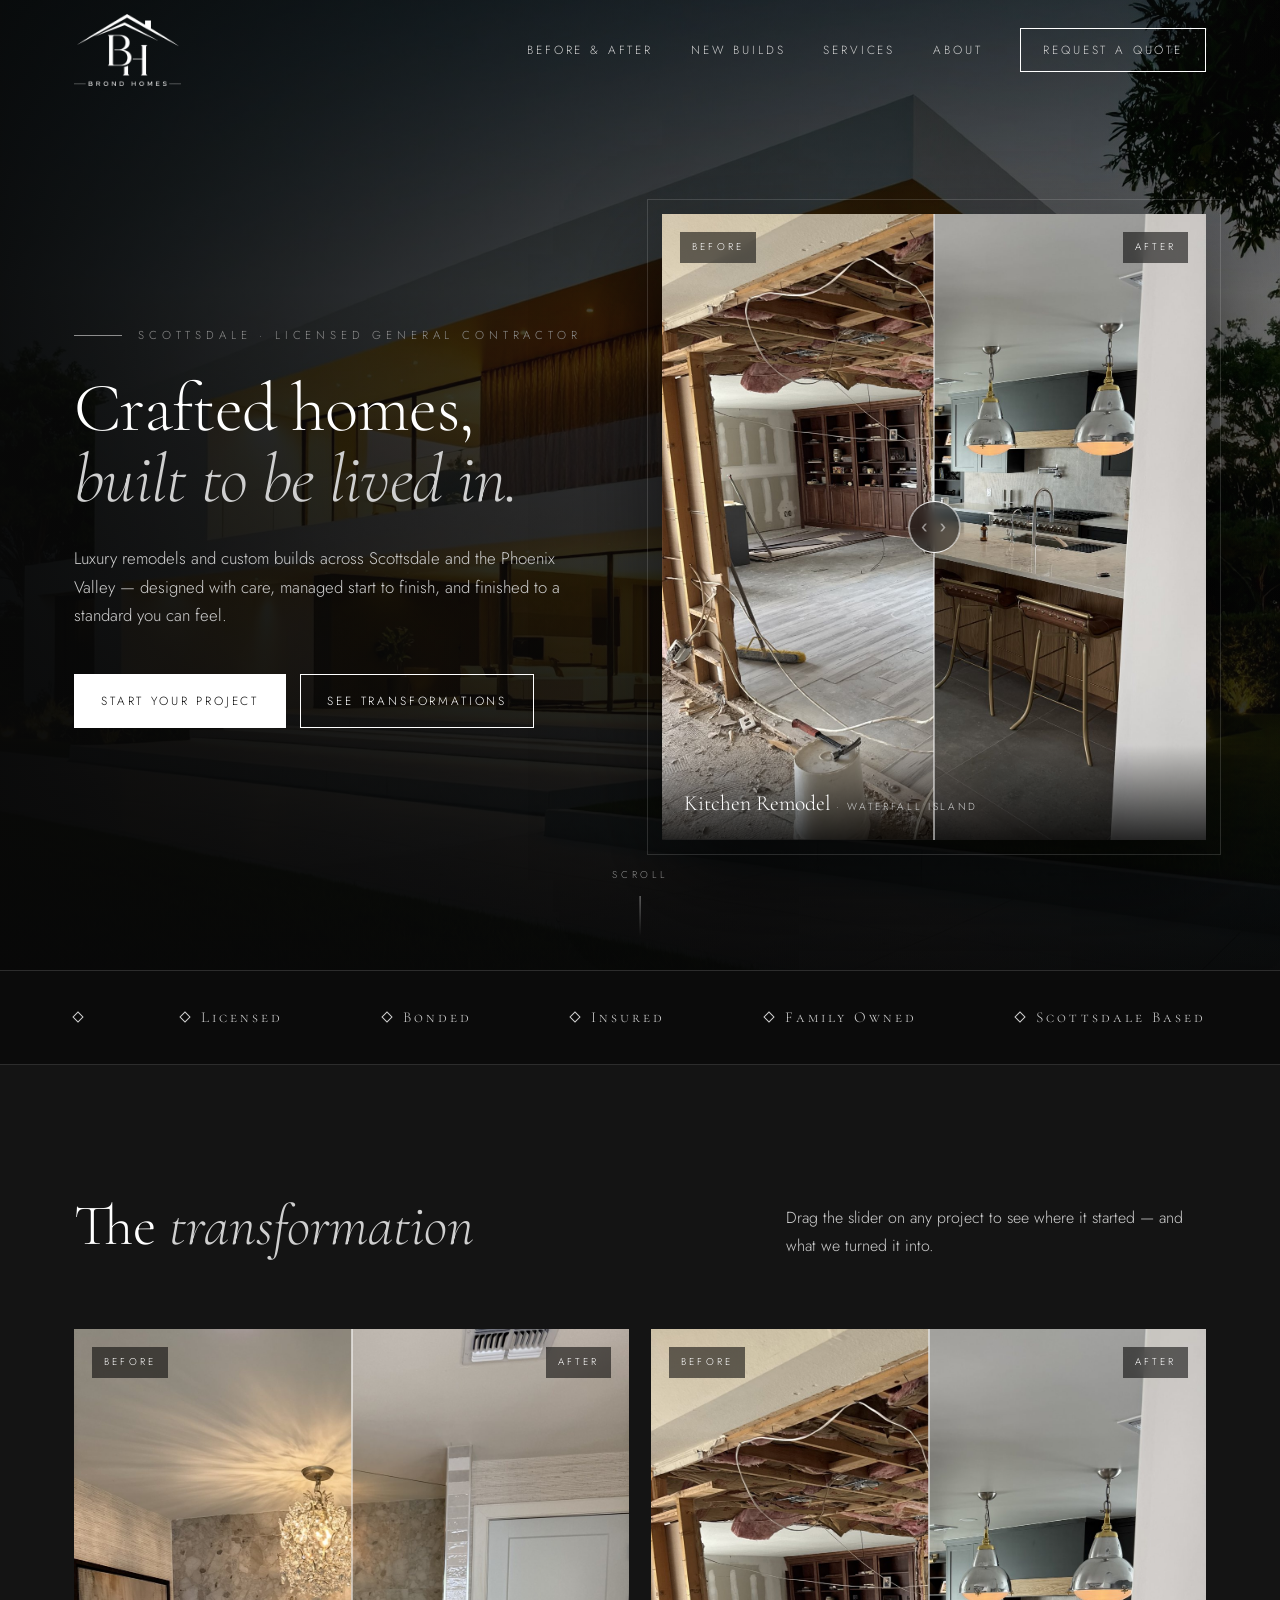
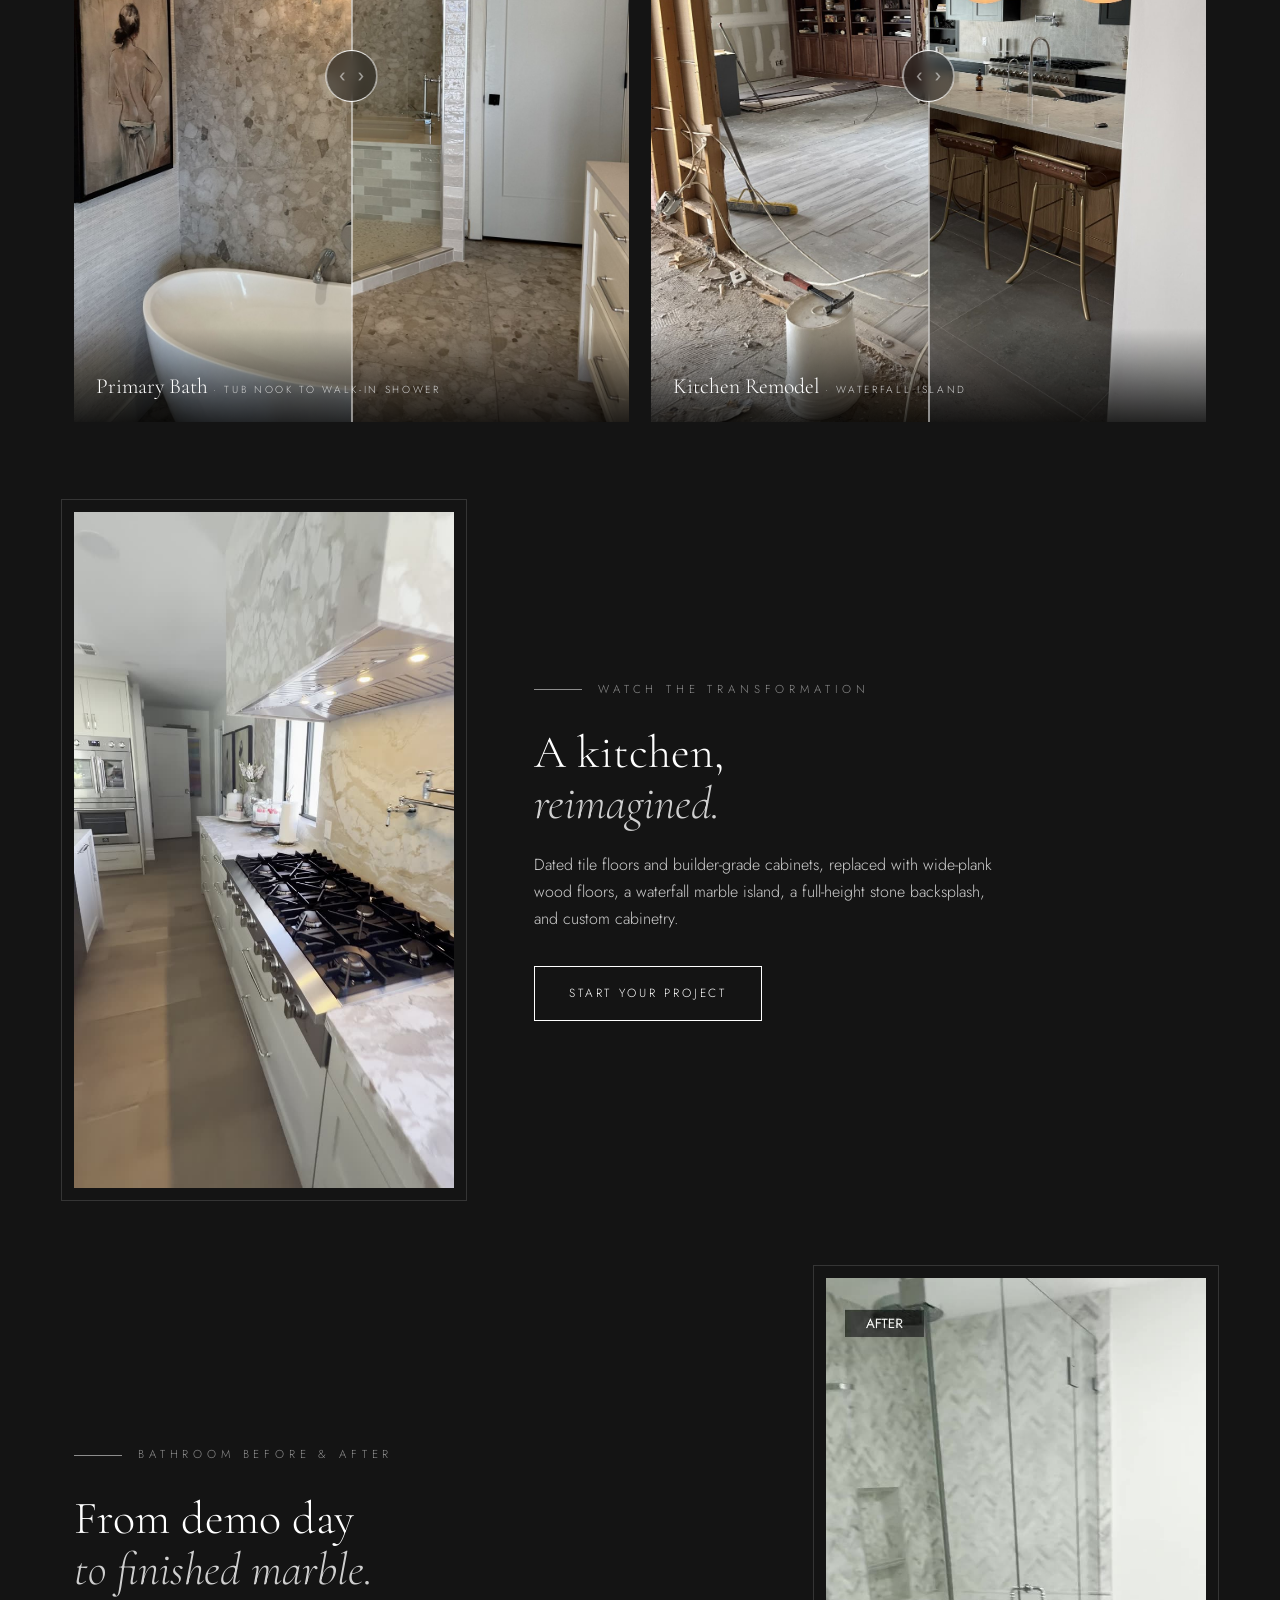
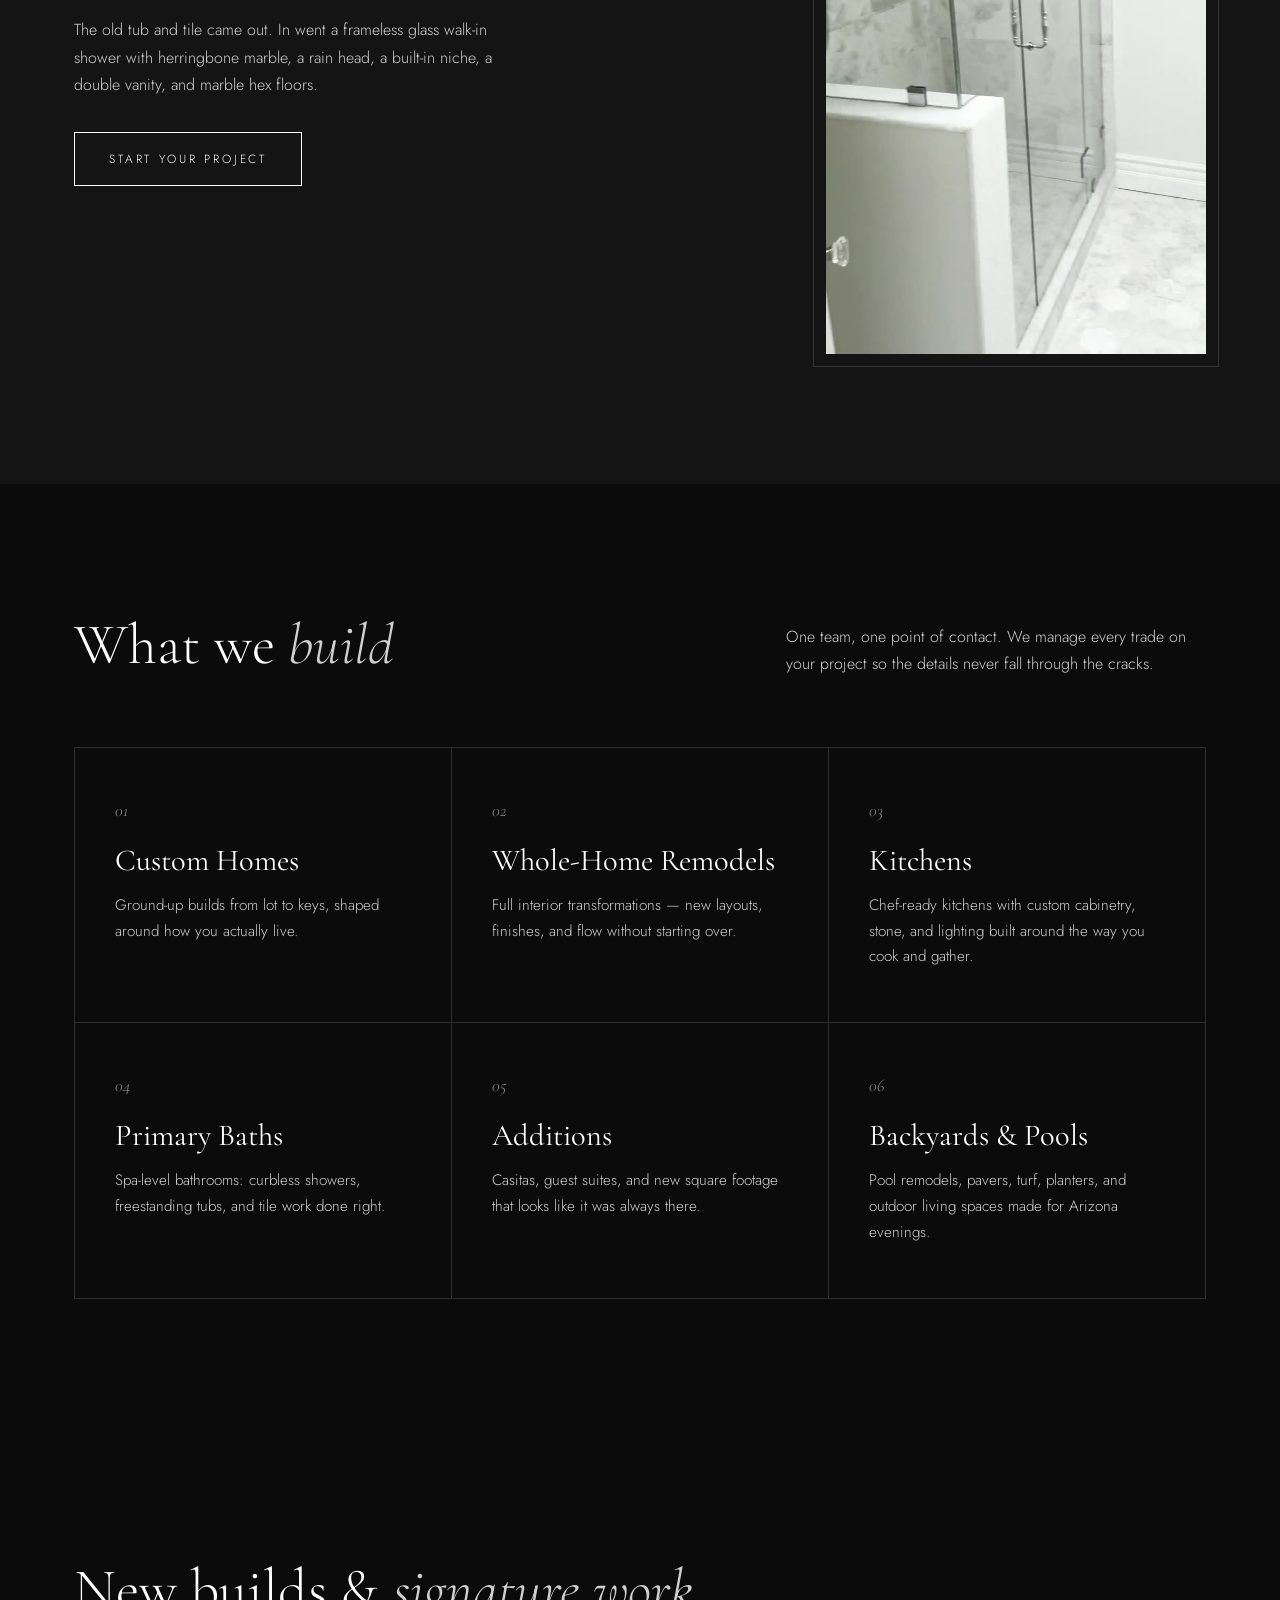
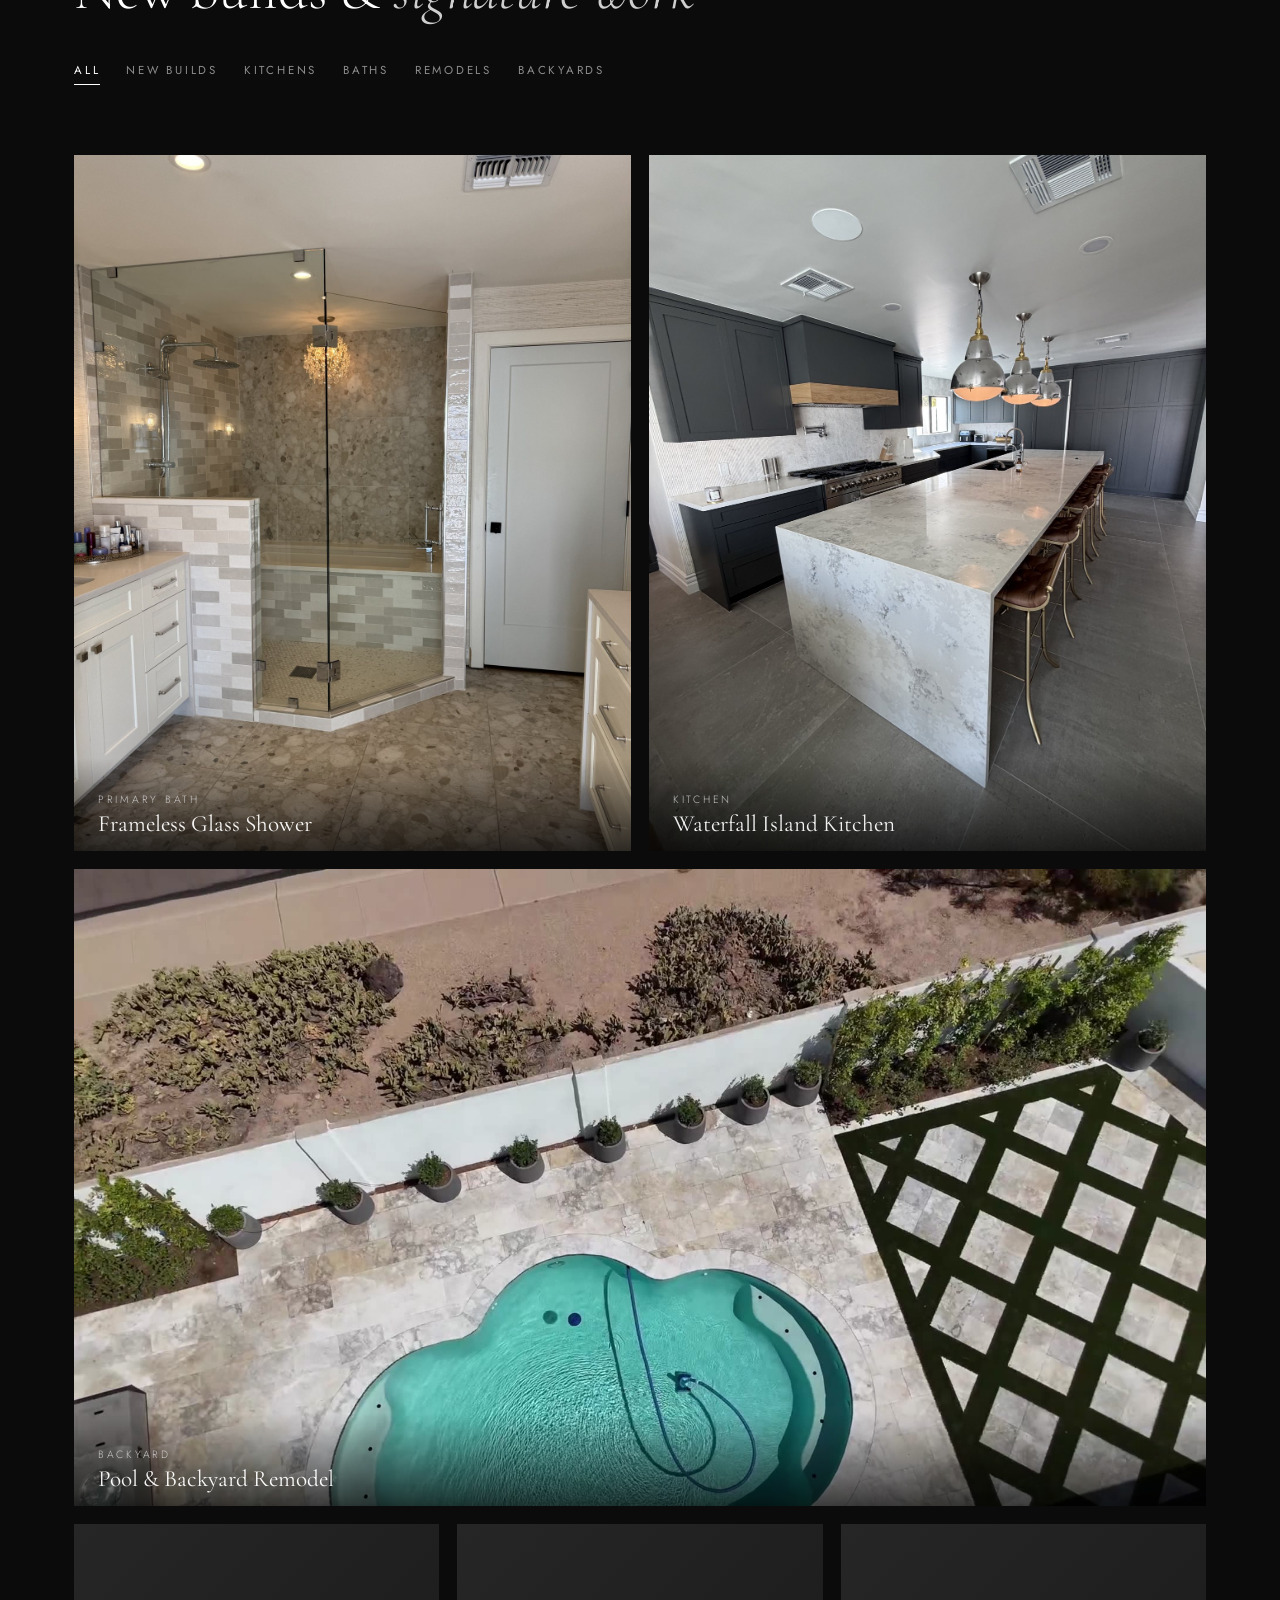
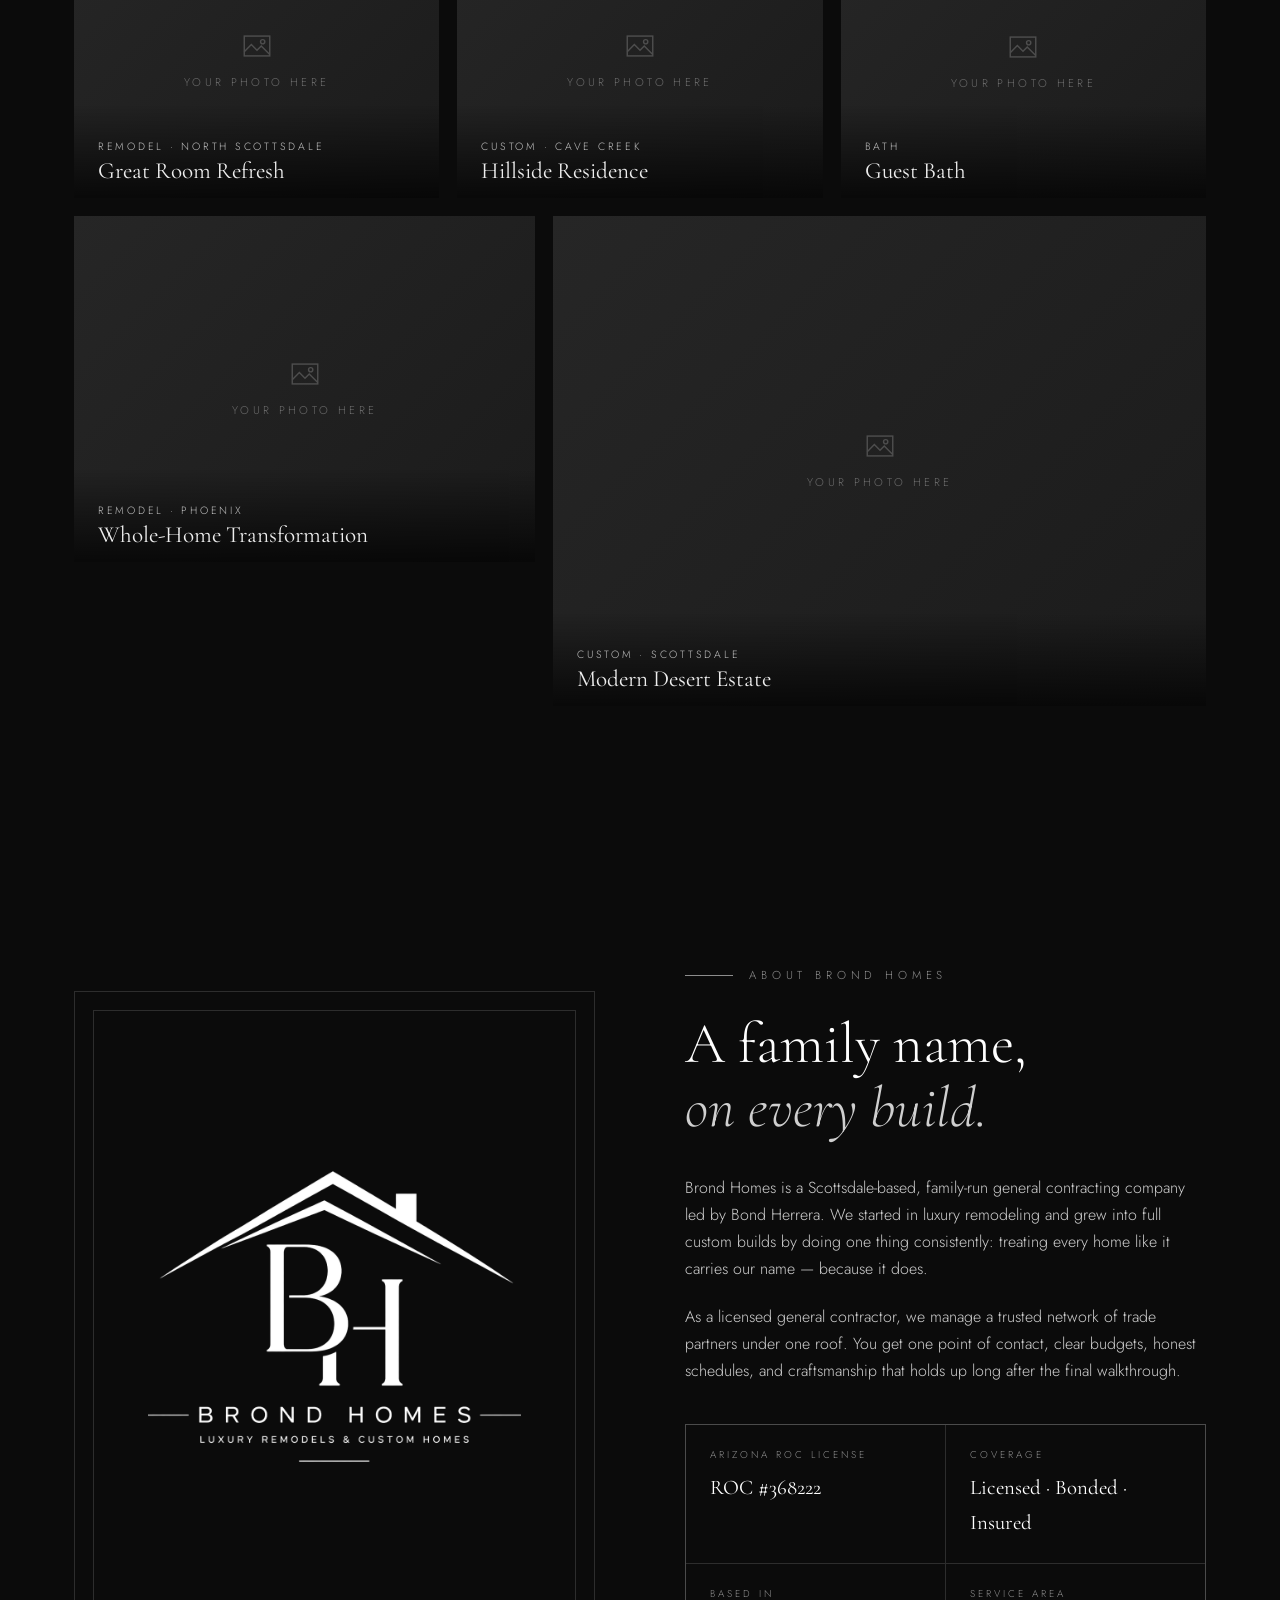
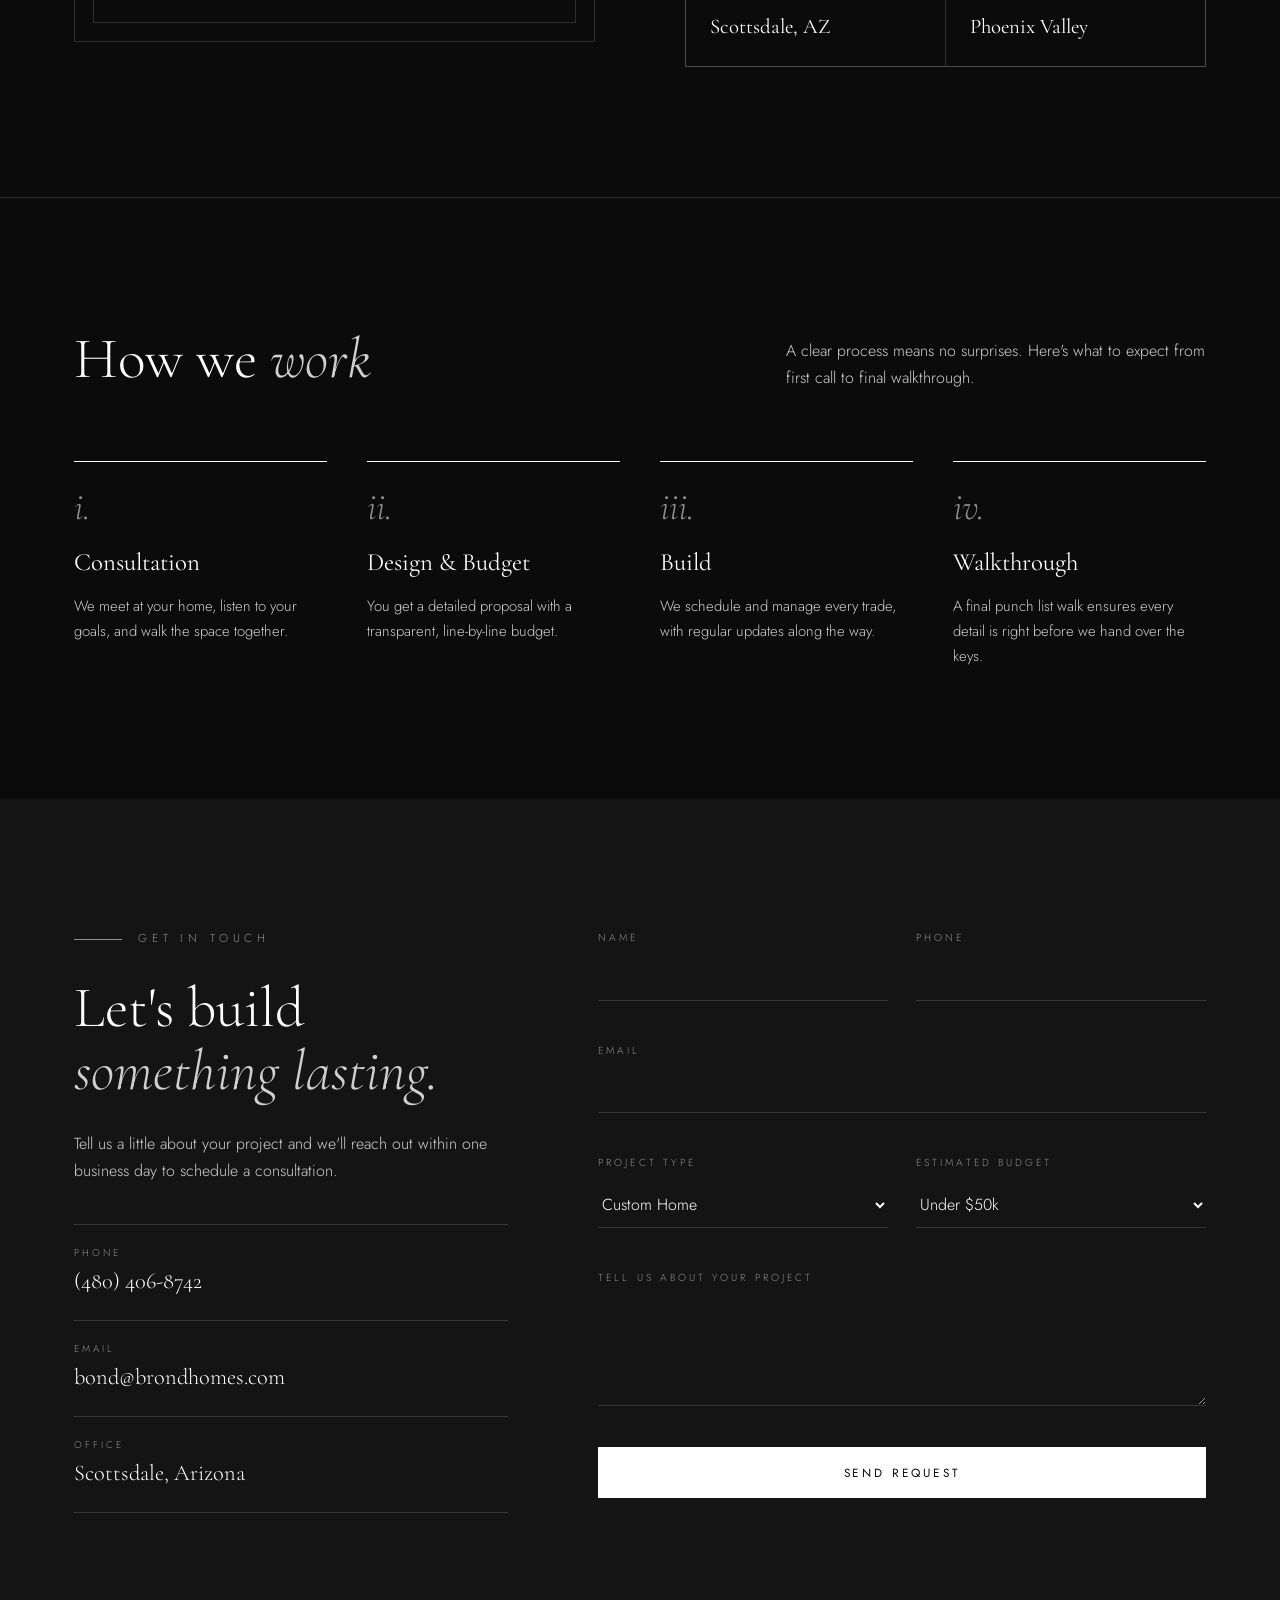
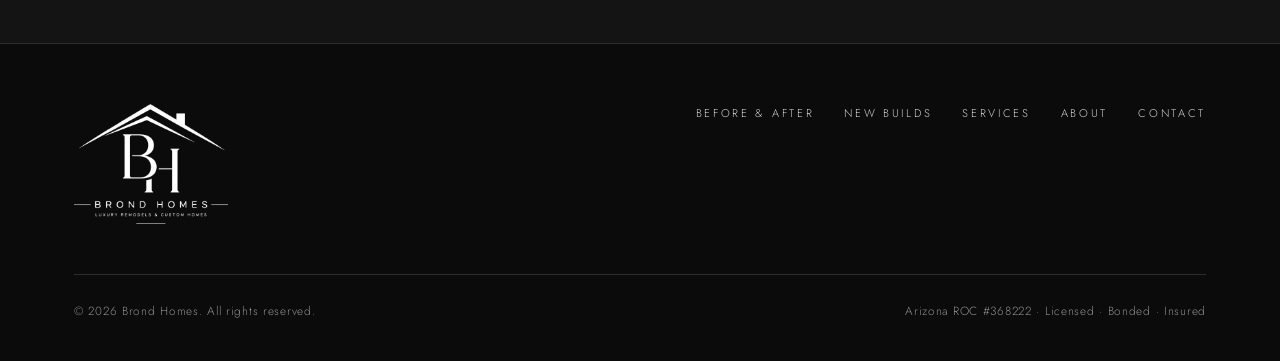
==== commit 75fb40e1: "New kitchen video heading" ====
--- a/index.html
+++ b/index.html
@@ -361,7 +361,7 @@
       </div>
       <div class="reel-text">
         <div class="eyebrow">Watch the transformation</div>
-        <h3>From dated tile<br><em>to white marble.</em></h3>
+        <h3>A kitchen,<br><em>reimagined.</em></h3>
         <p>Dated tile floors and builder-grade cabinets, replaced with wide-plank wood floors, a waterfall marble island, a full-height stone backsplash, and custom cabinetry.</p>
         <a href="#contact" class="btn">Start Your Project</a>
       </div>
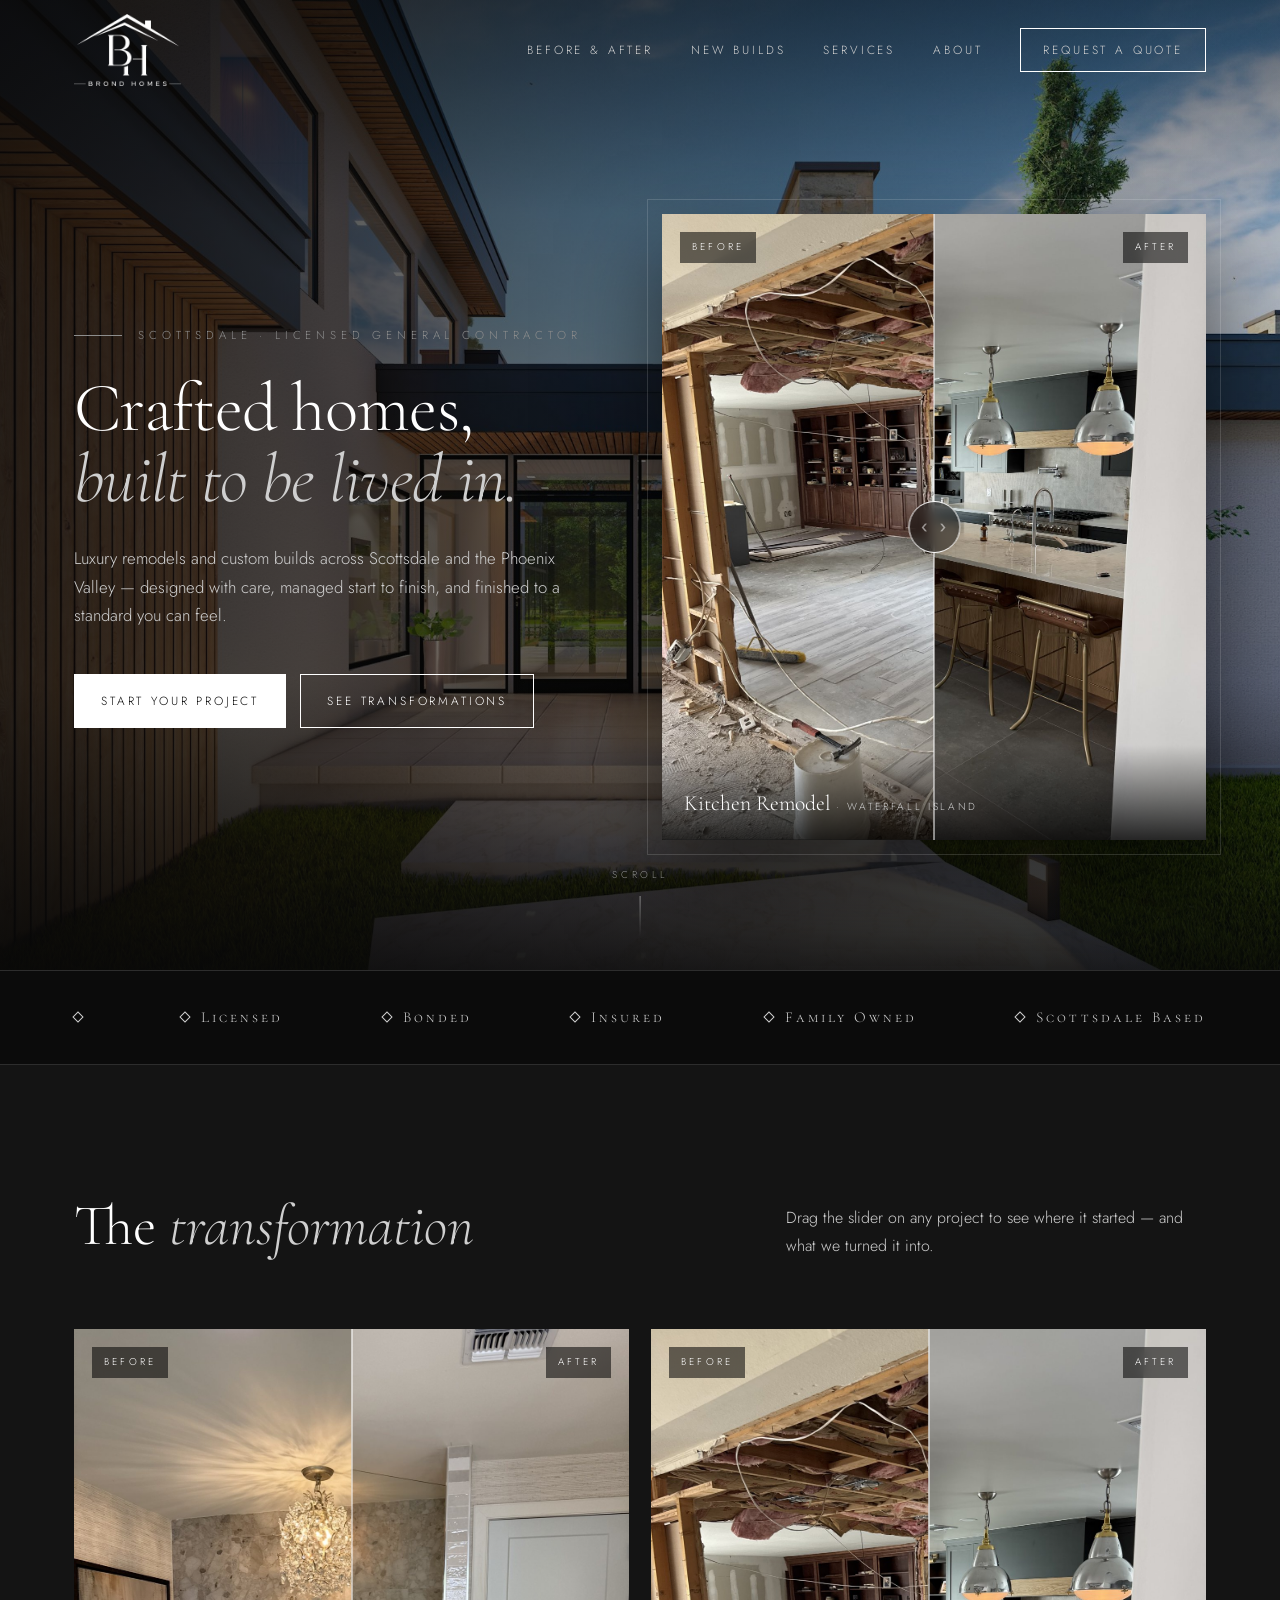
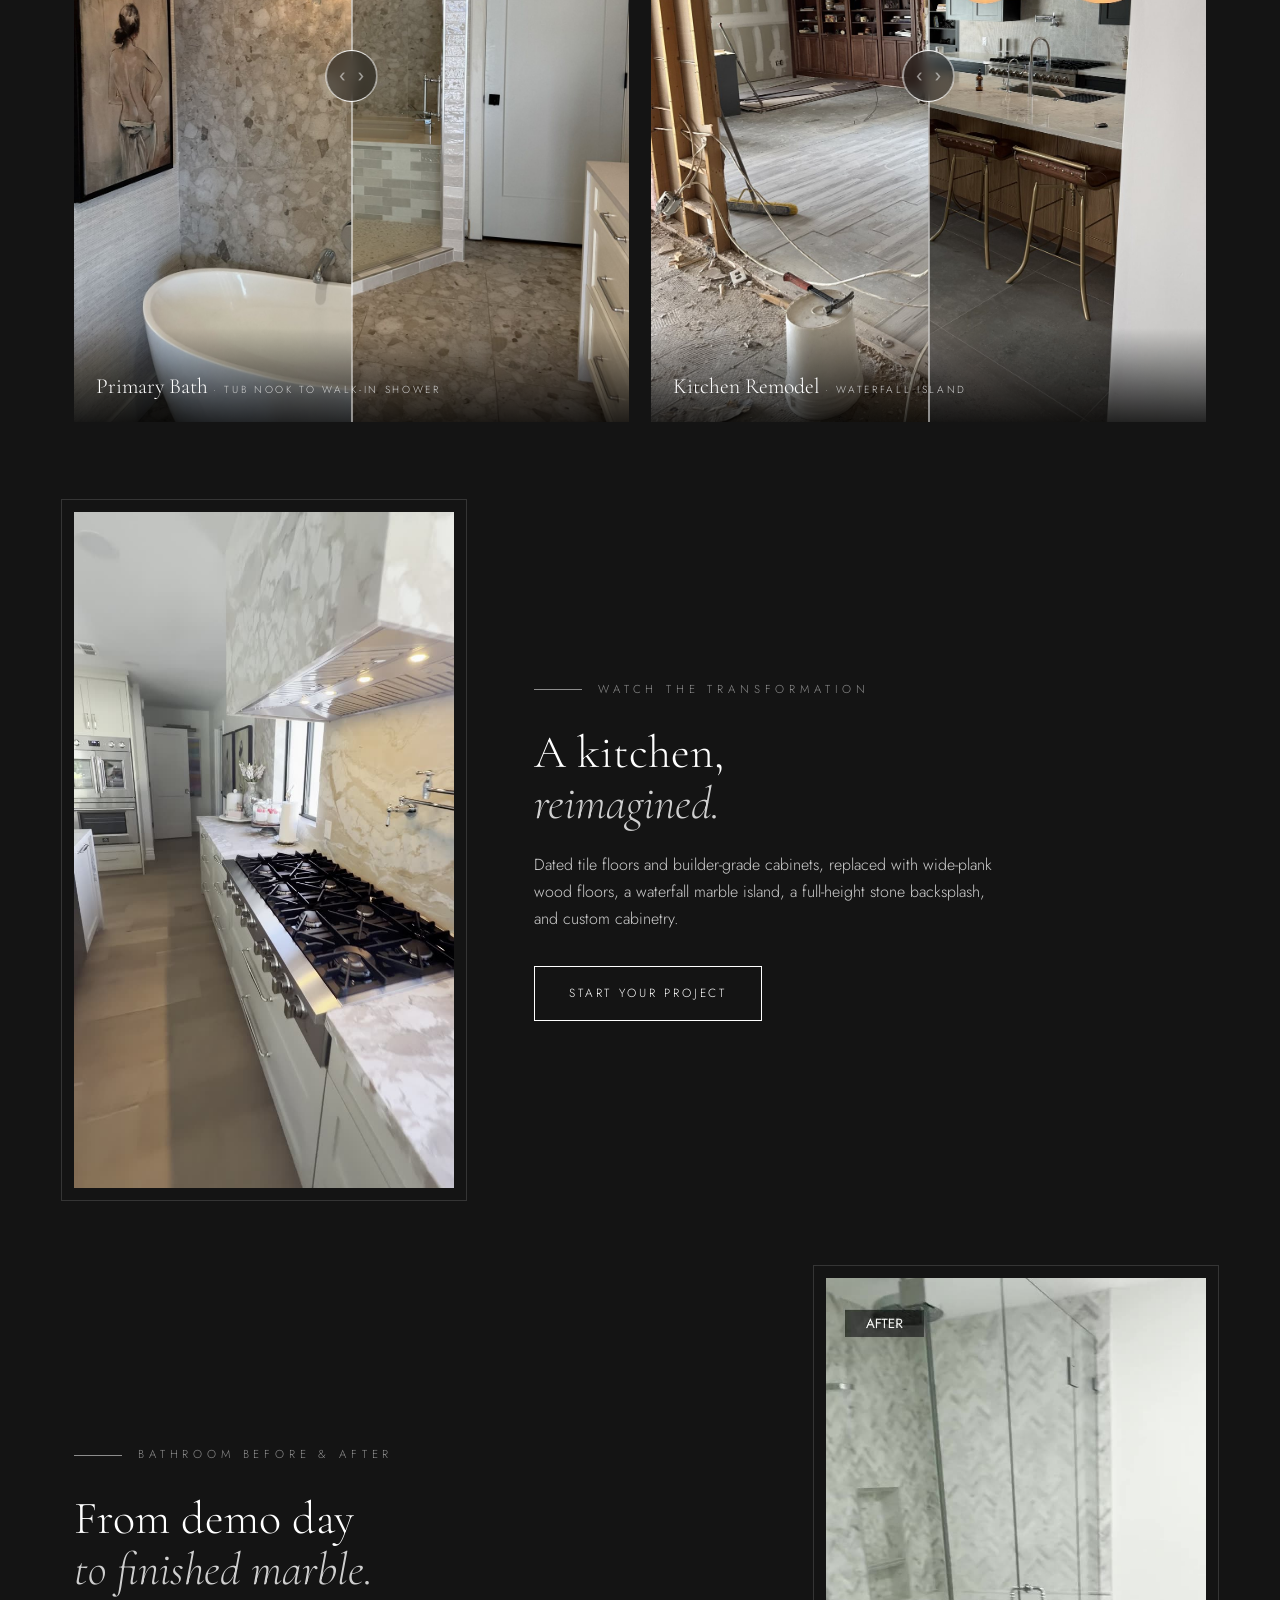
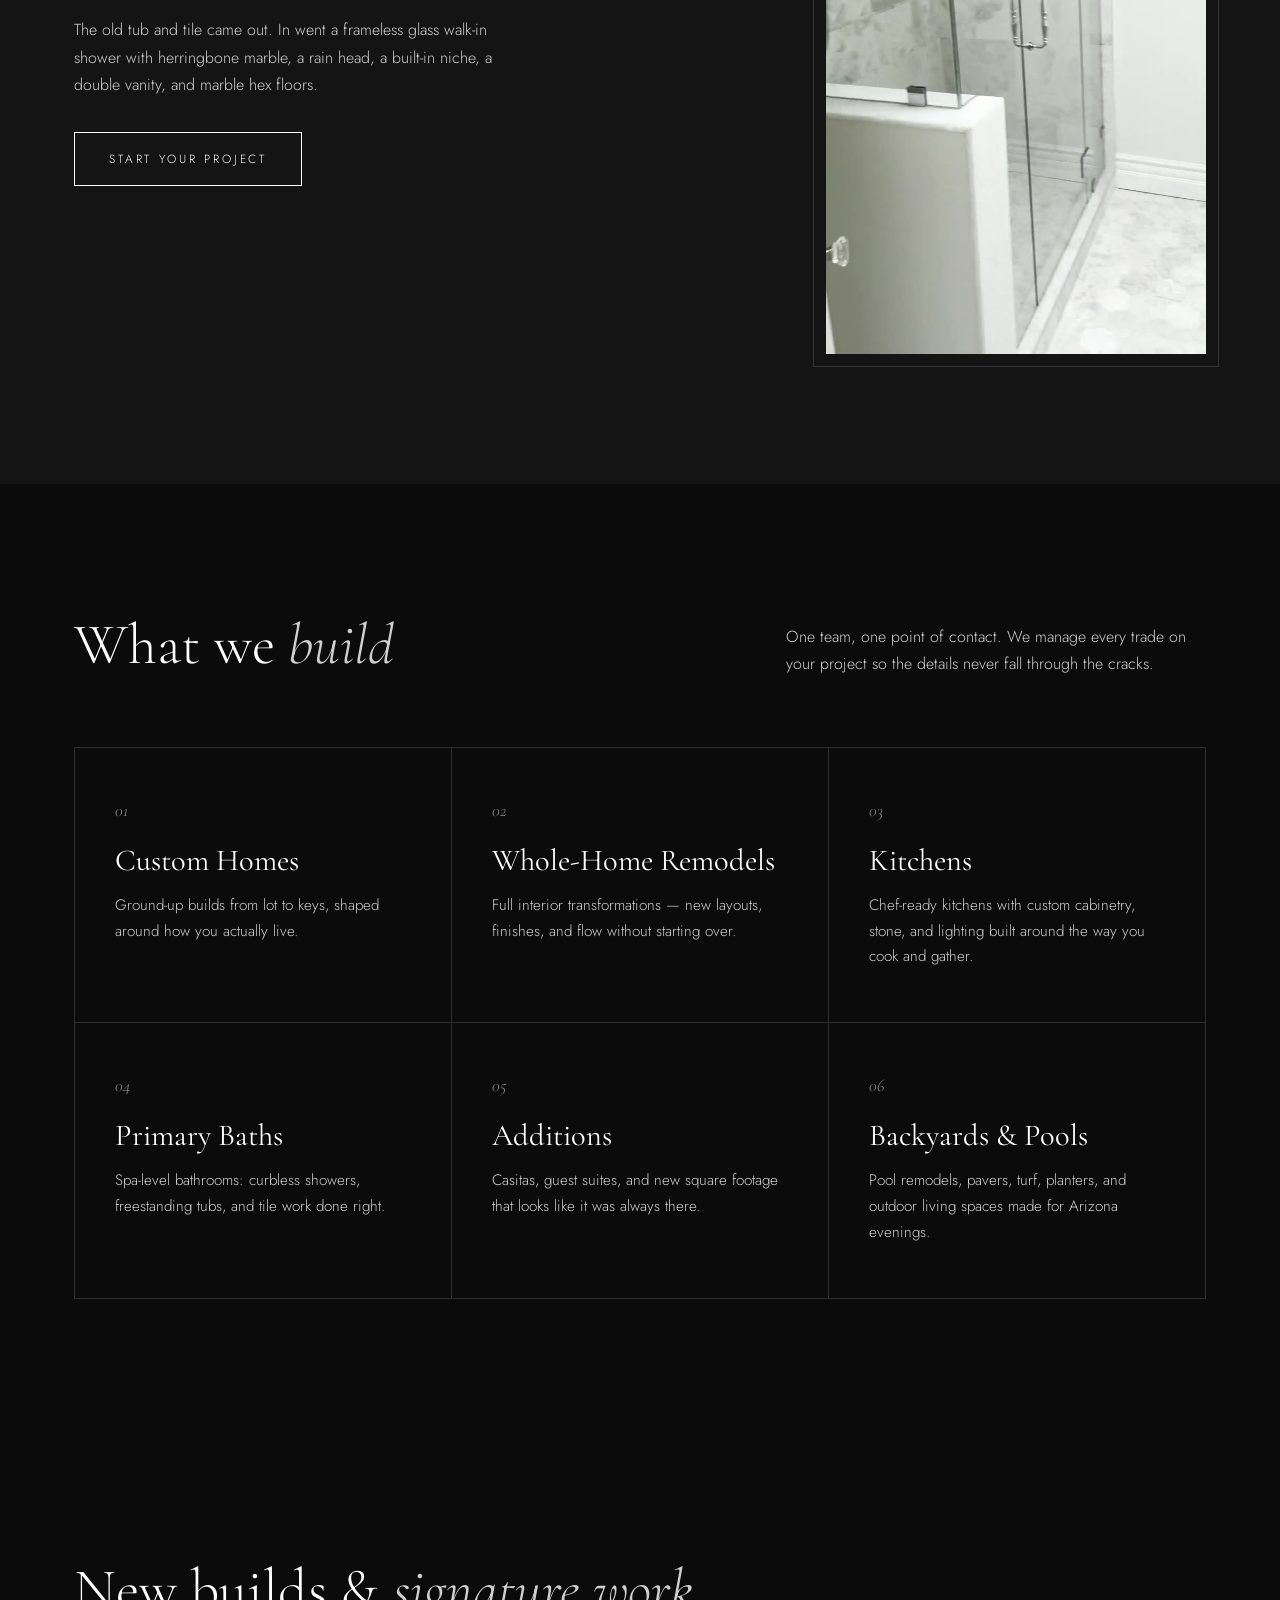
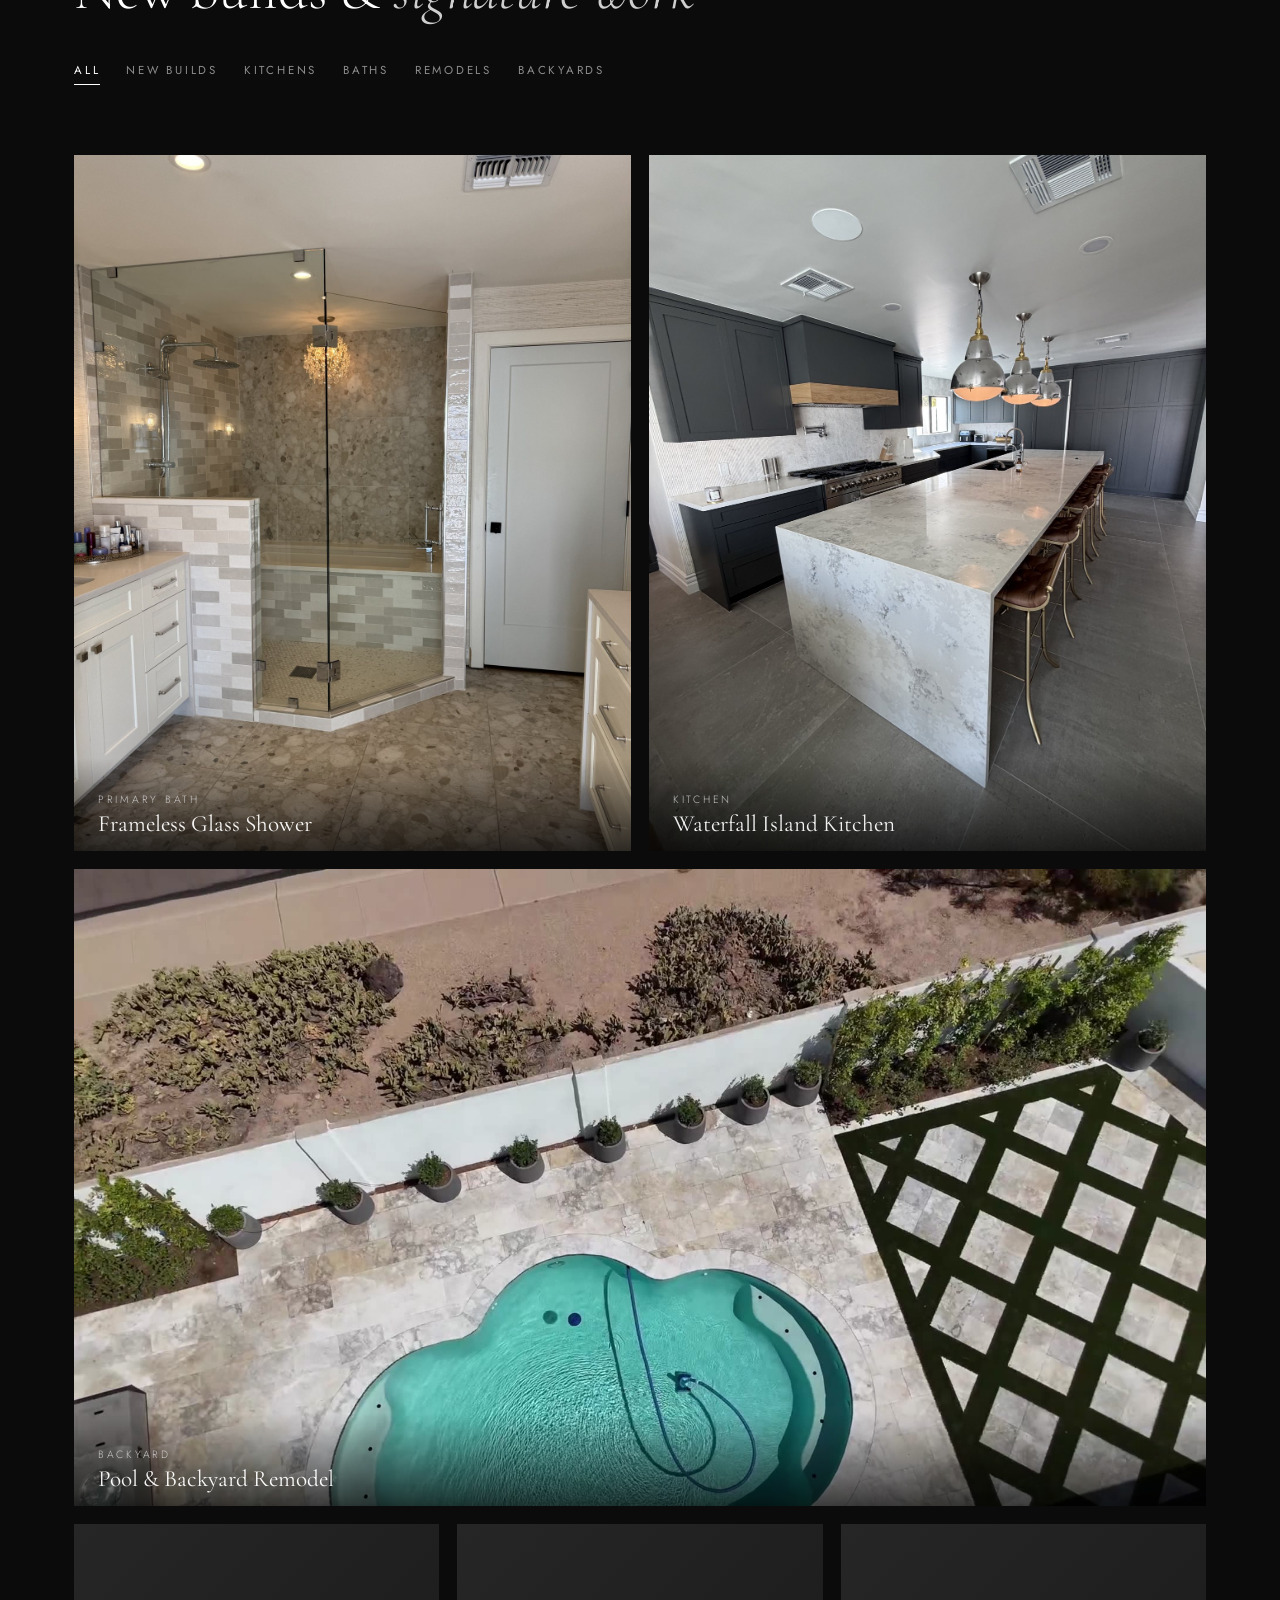
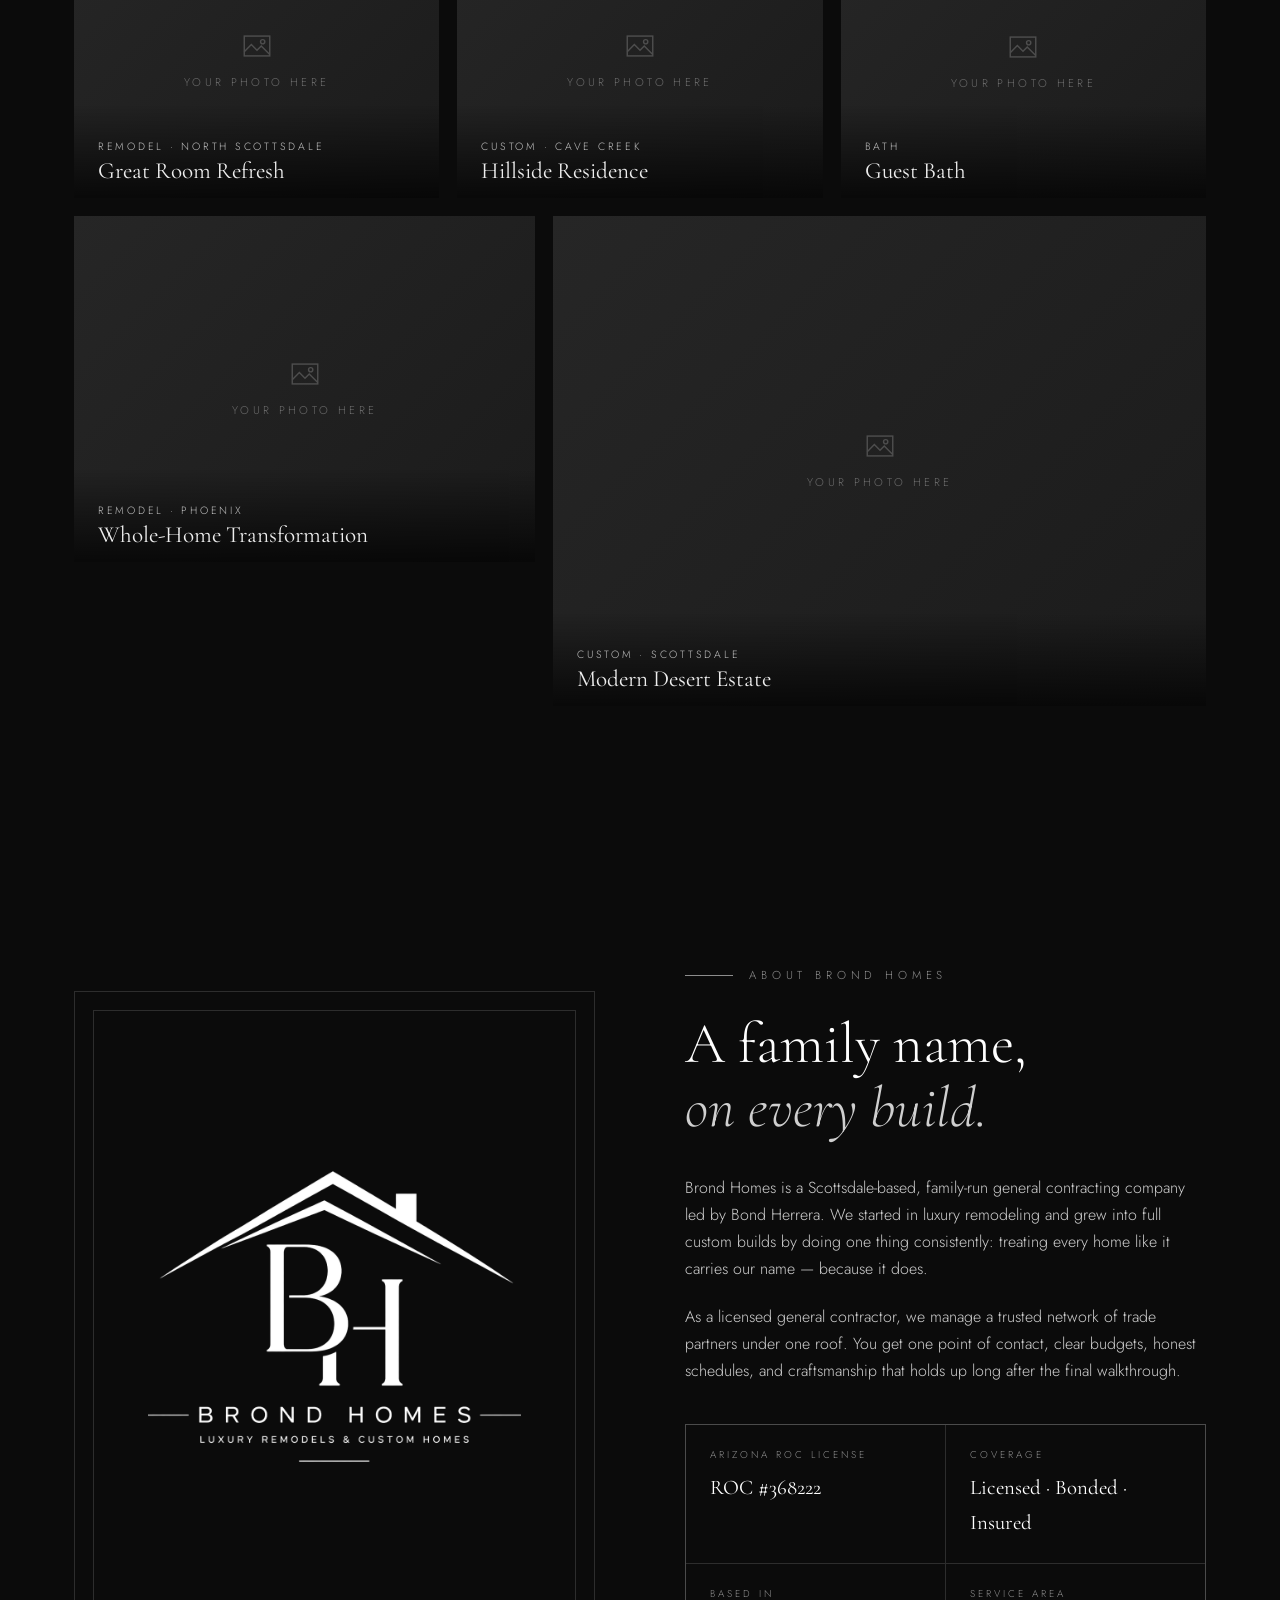
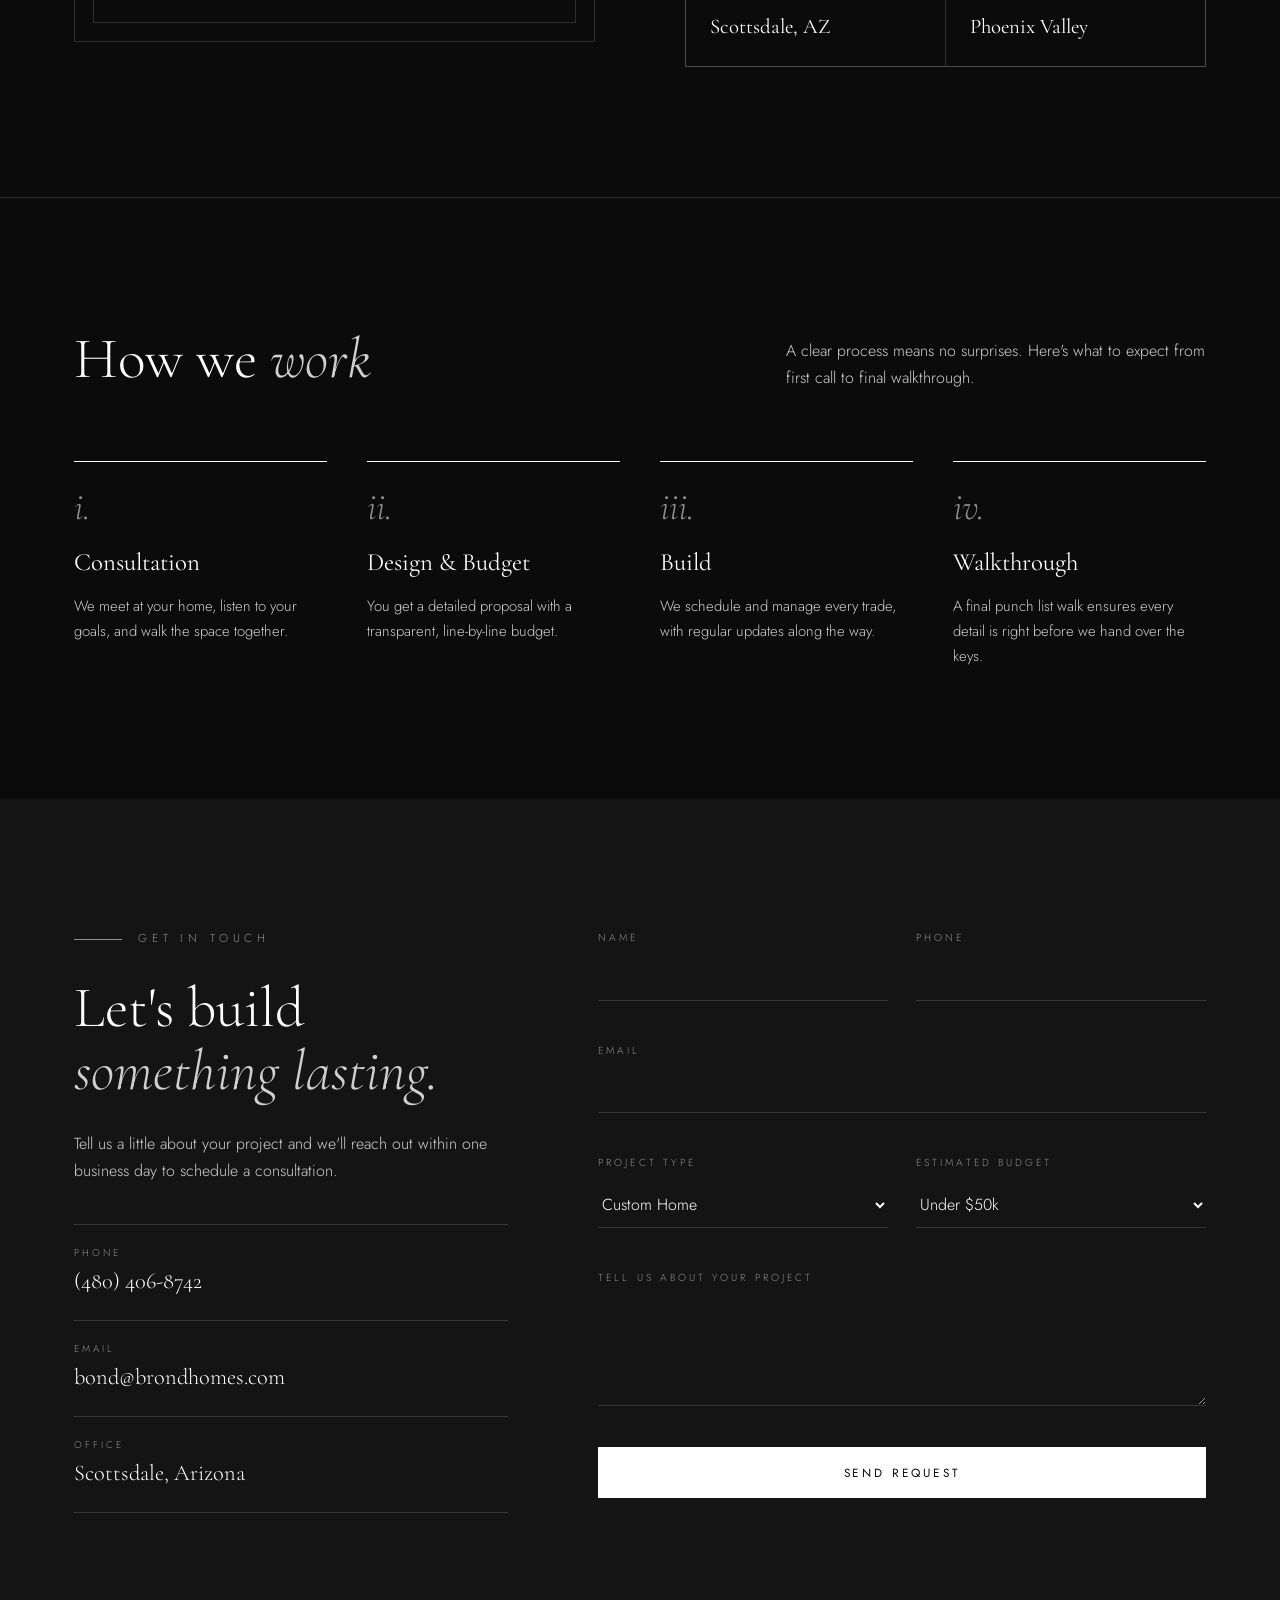
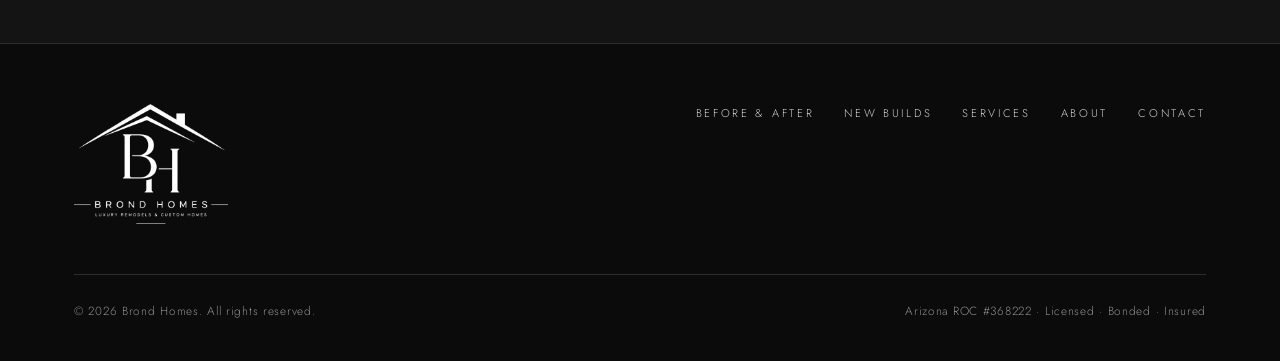
==== commit 4eaeafad: "Lighter modern house front as hero background" ====
--- a/index.html
+++ b/index.html
@@ -73,9 +73,9 @@
   /* ---------- HERO ---------- */
   .hero{min-height:100vh;min-height:100svh;display:flex;align-items:center;position:relative;overflow:hidden;
     background:
-      linear-gradient(90deg,rgba(8,8,8,.92) 0%,rgba(8,8,8,.62) 45%,rgba(8,8,8,.3) 100%),
-      linear-gradient(180deg,rgba(8,8,8,.35) 0%,rgba(8,8,8,0) 30%,rgba(8,8,8,.9) 100%),
-      url('images/hero.jpg') center/cover no-repeat #0b0b0b;}
+      linear-gradient(90deg,rgba(8,8,8,.86) 0%,rgba(8,8,8,.55) 42%,rgba(8,8,8,.18) 100%),
+      linear-gradient(180deg,rgba(8,8,8,.45) 0%,rgba(8,8,8,0) 22%,rgba(8,8,8,0) 70%,rgba(8,8,8,.85) 100%),
+      url('images/hero-front.jpg') center 40%/cover no-repeat #0b0b0b;}
   /* Background photo: images/hero.jpg (filler from Unsplash). Replace that file with your own project photo anytime. */
   .hero-lines{display:none}
   .hero-inner{position:relative;padding-top:84px}
@@ -236,7 +236,7 @@
     .tile.third{grid-column:span 6}
   }
   @media (max-width:760px){
-    .hero{background-position:65% center}
+    .hero{background-position:60% center}
     section{padding:90px 0}
     .links{position:fixed;inset:100px 0 auto 0;background:var(--black);flex-direction:column;gap:0;align-items:stretch;border-bottom:1px solid var(--line);max-height:0;overflow:hidden;transition:max-height .4s}
     .links a{padding:20px 24px;border-top:1px solid var(--line)}
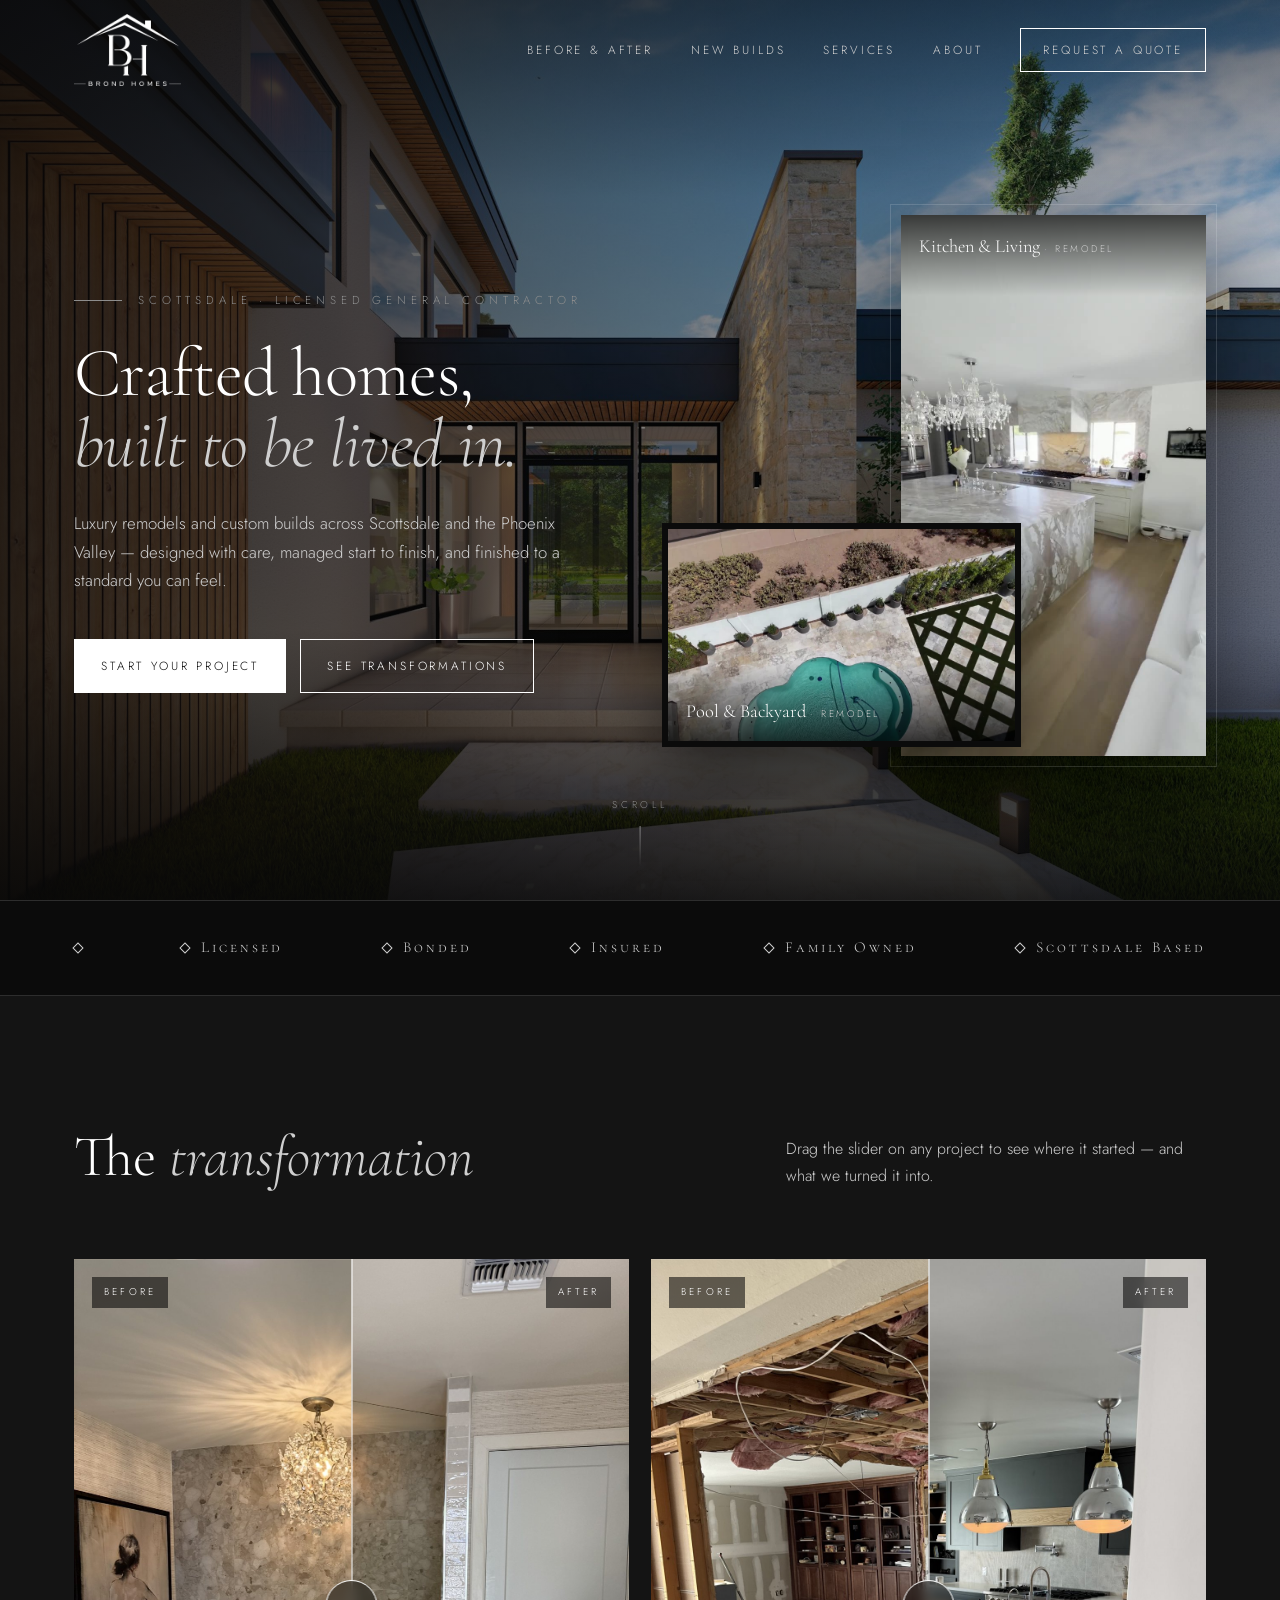
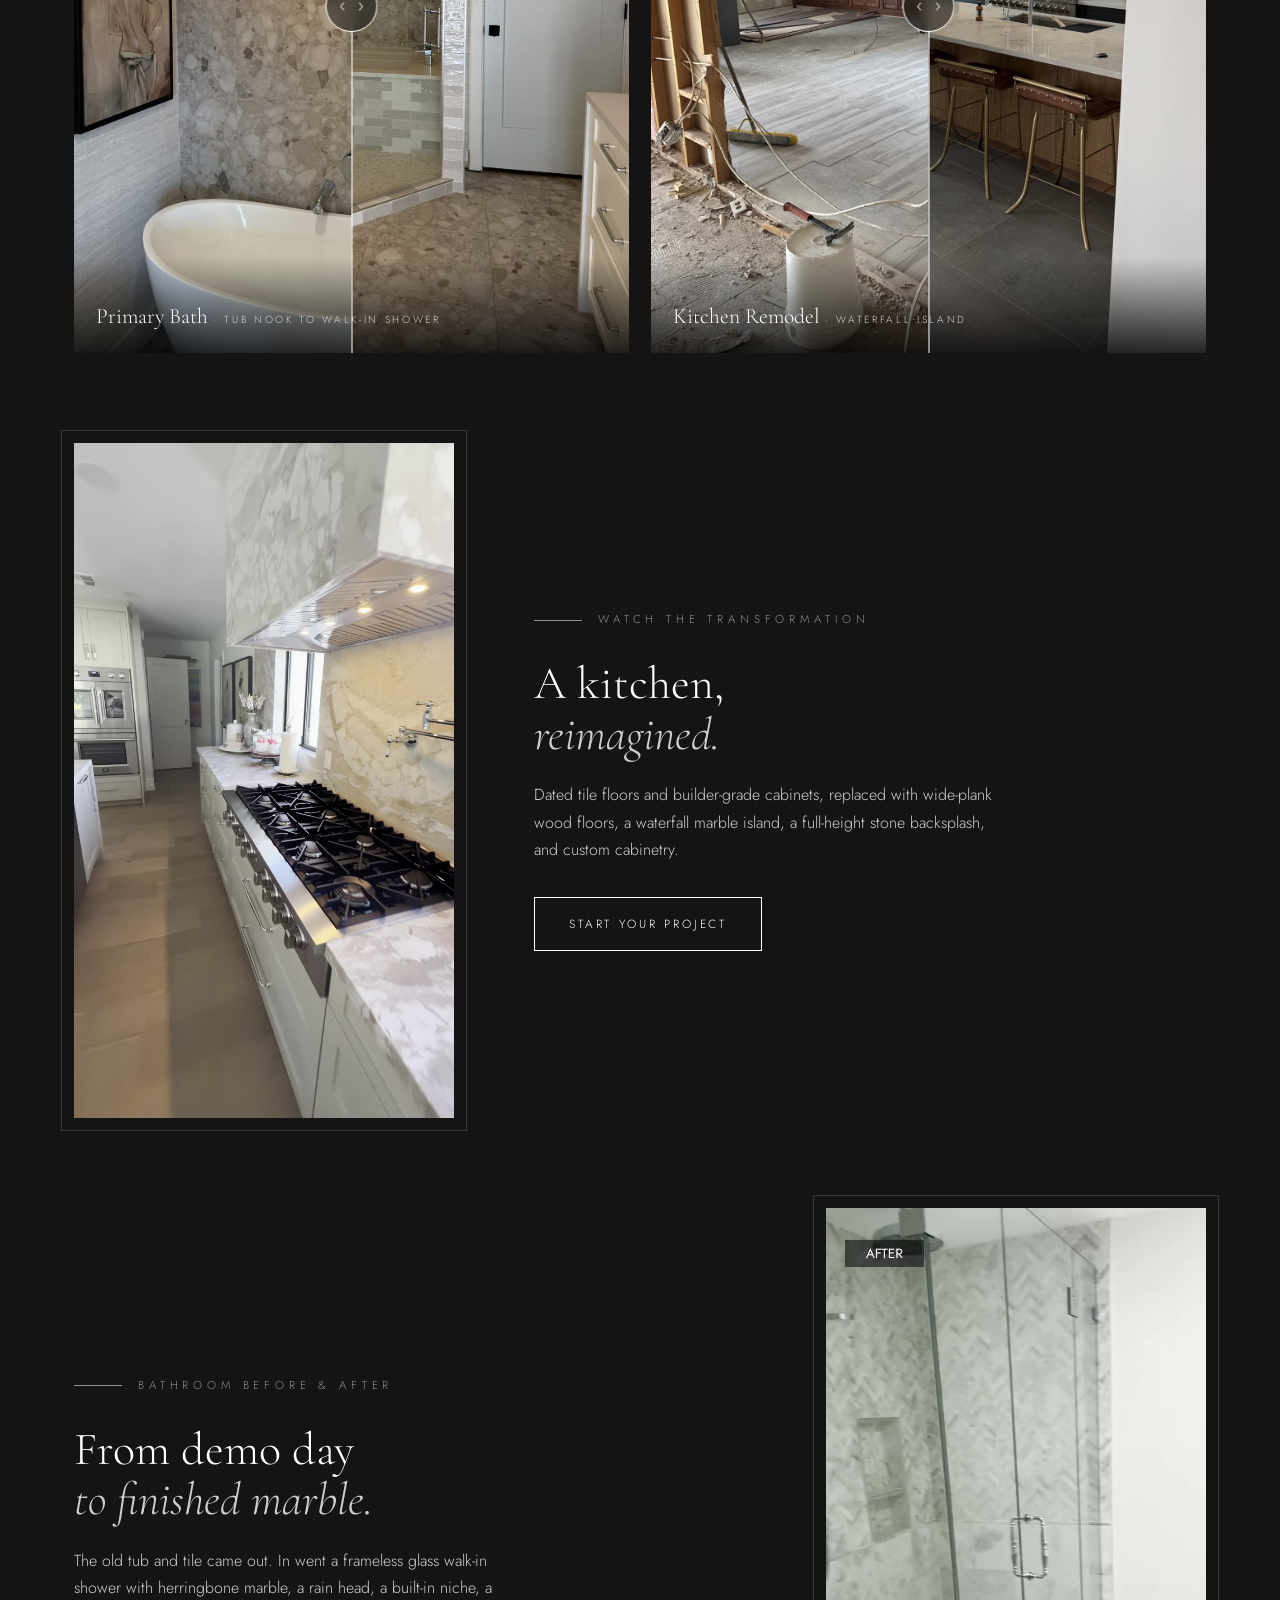
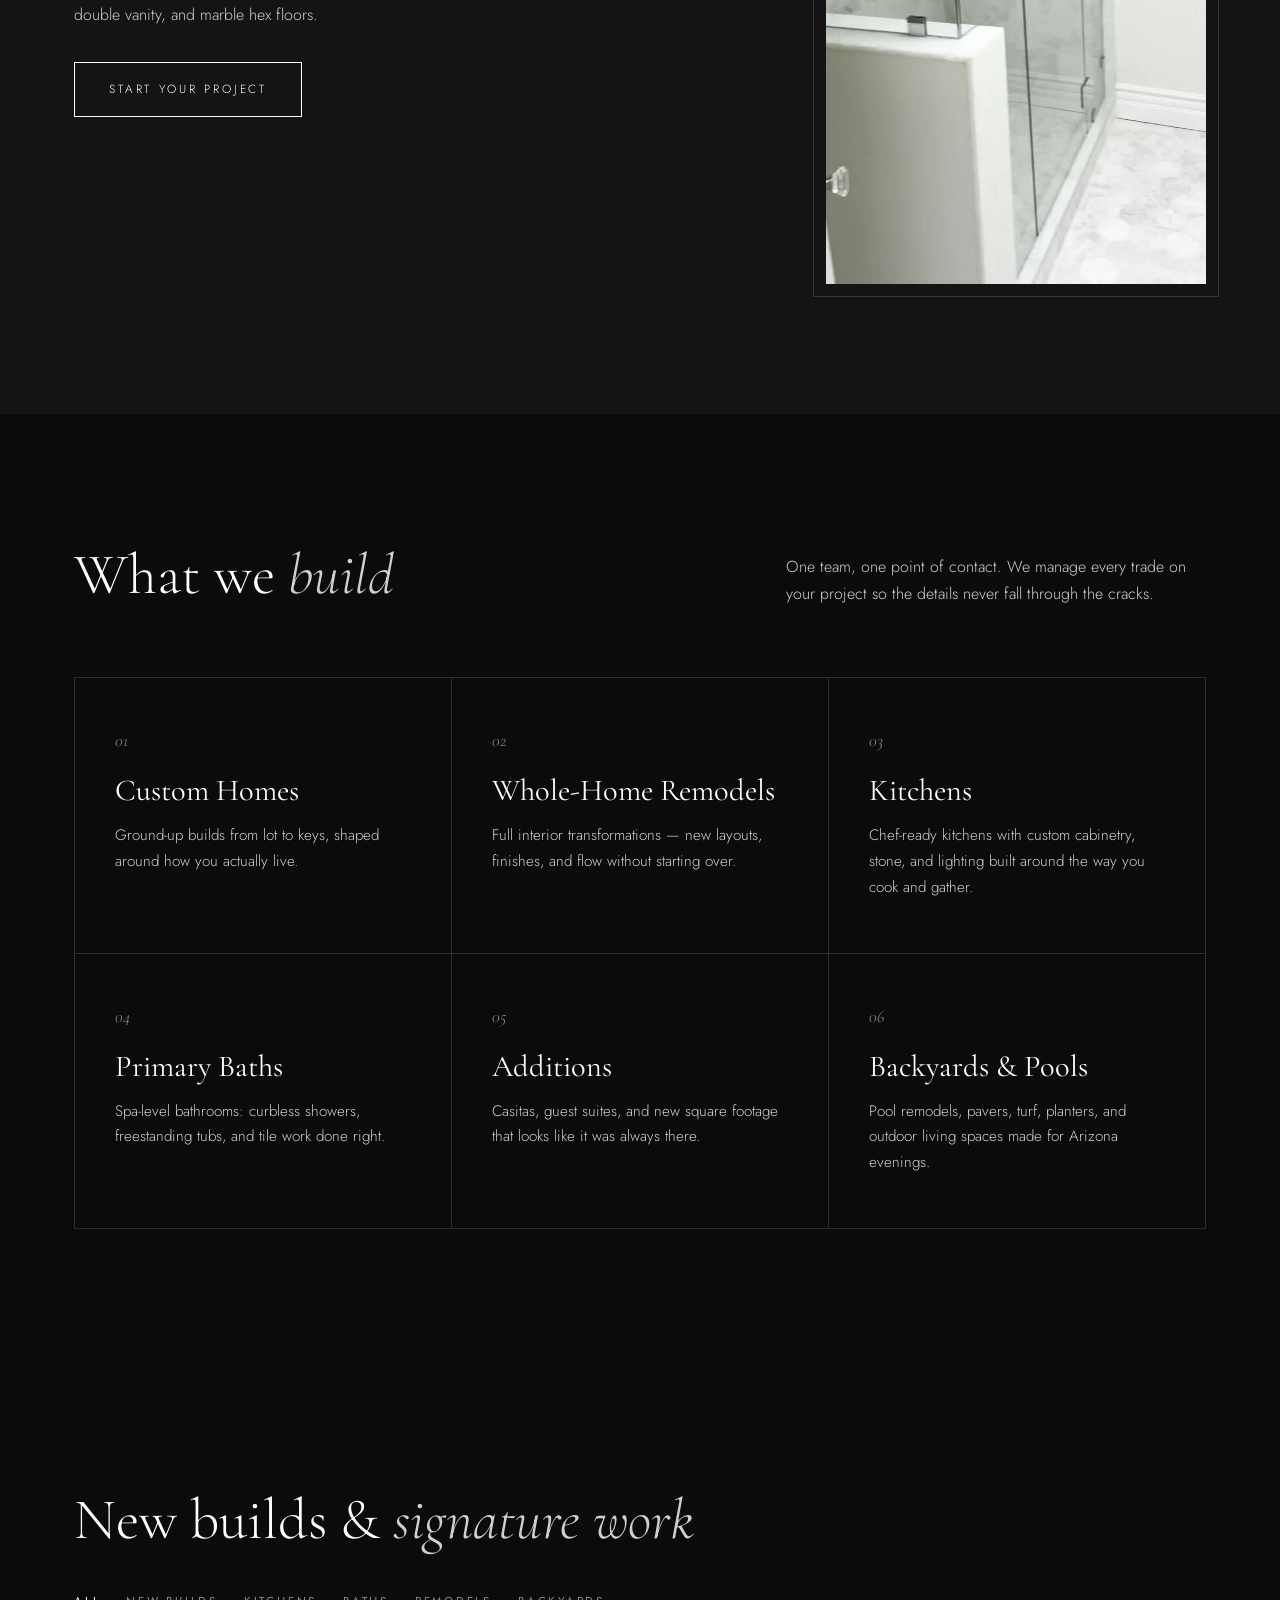
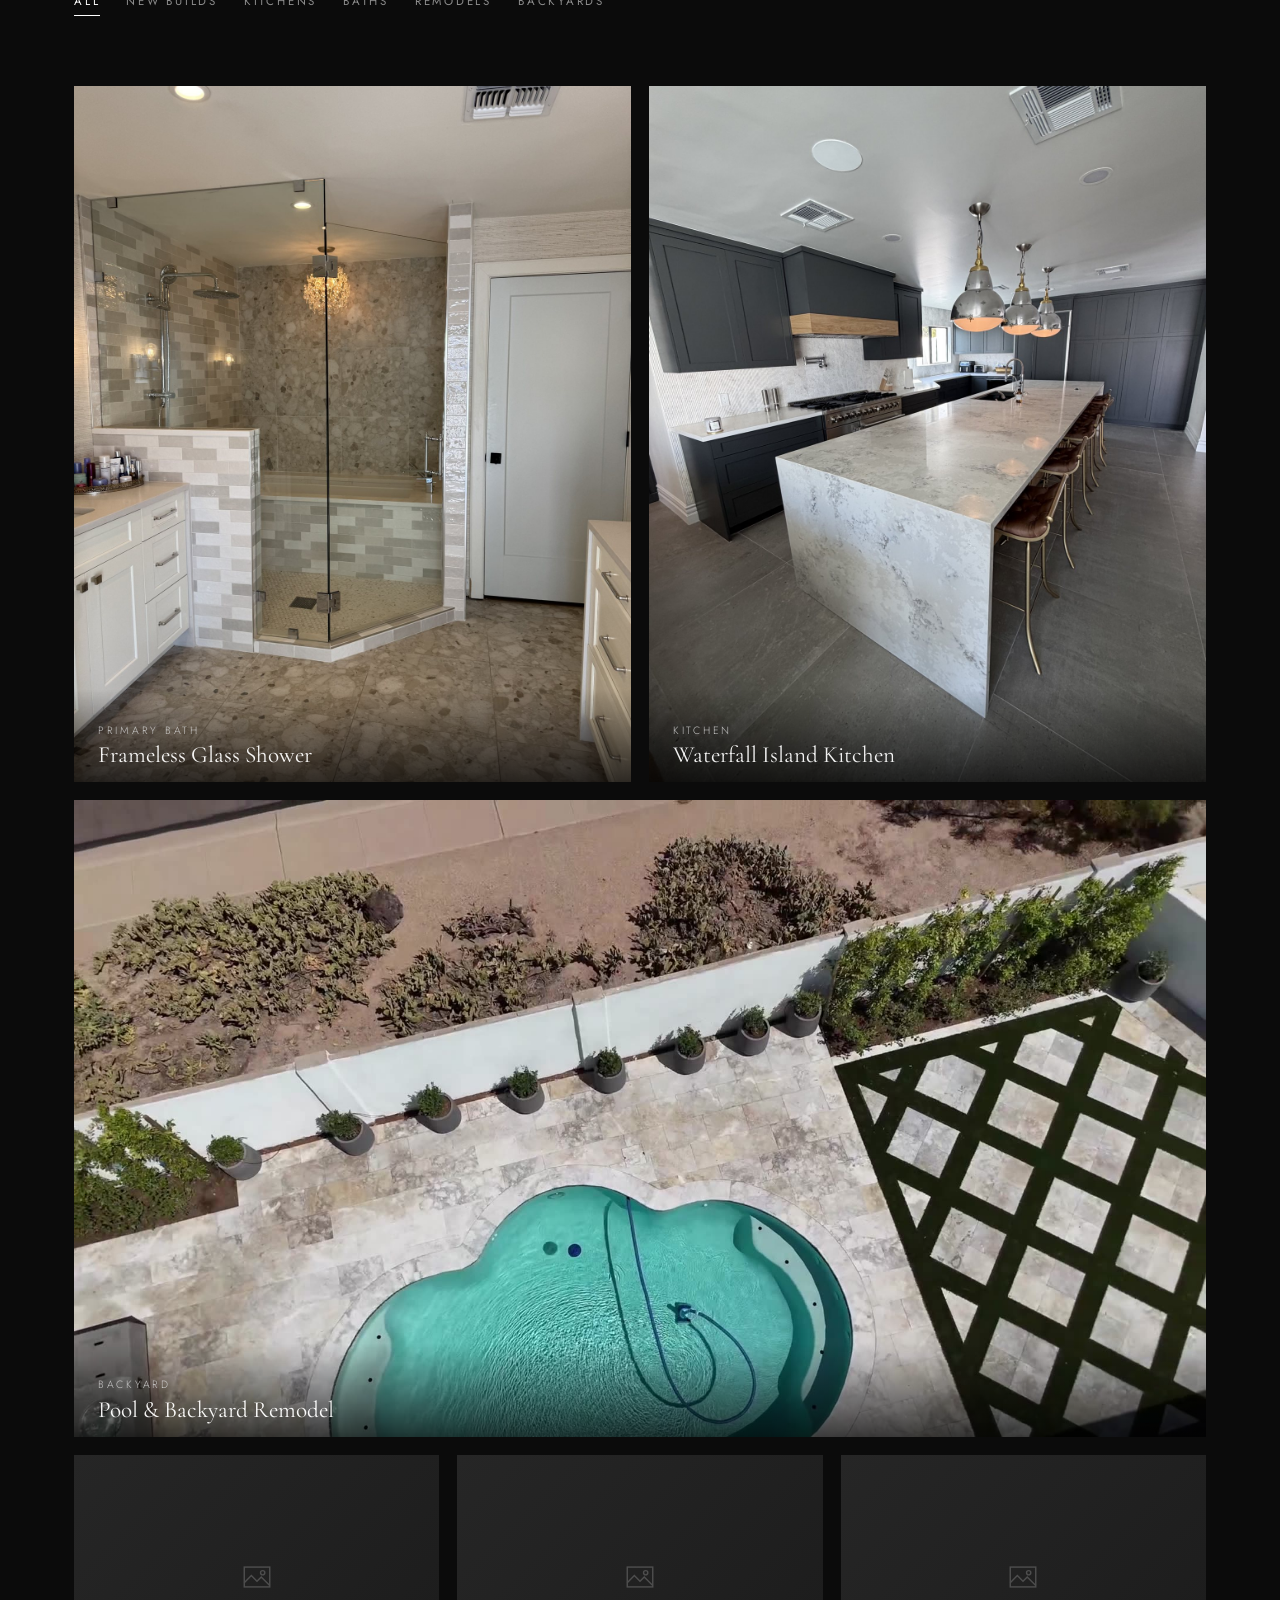
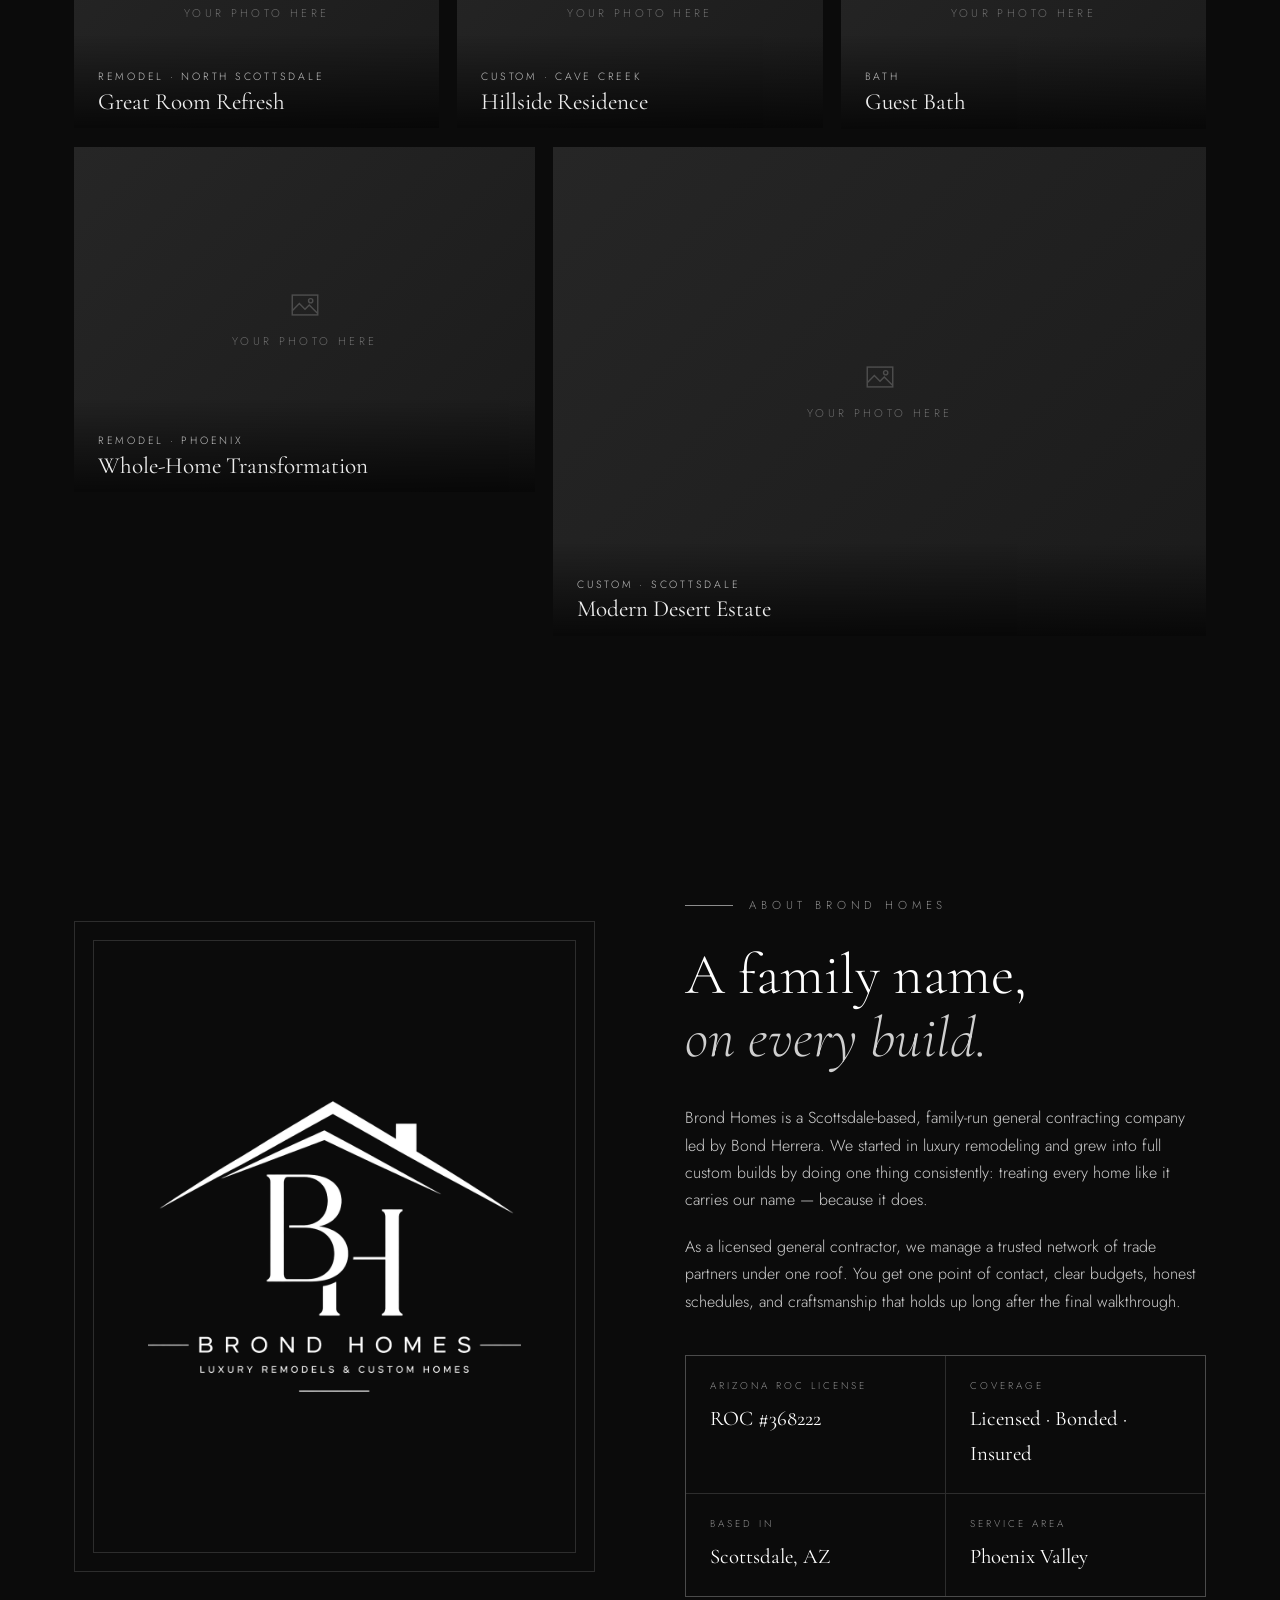
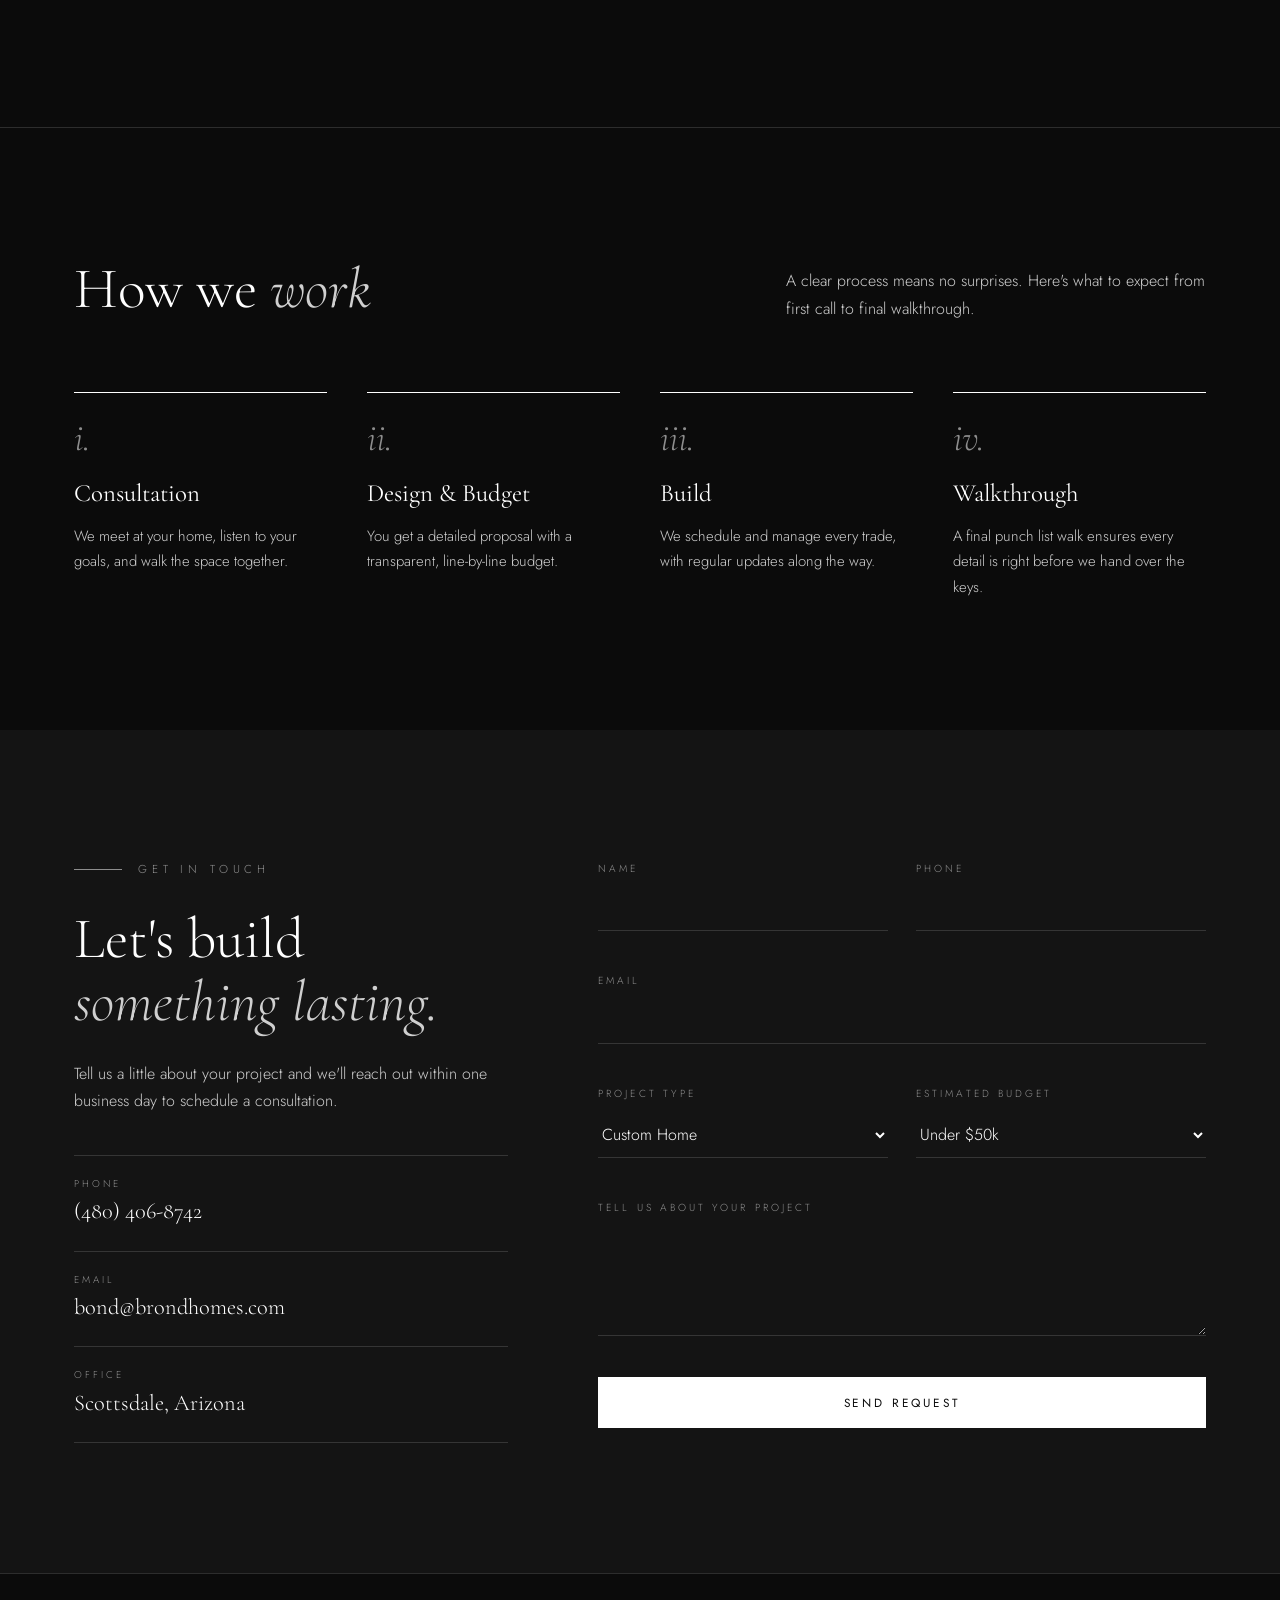
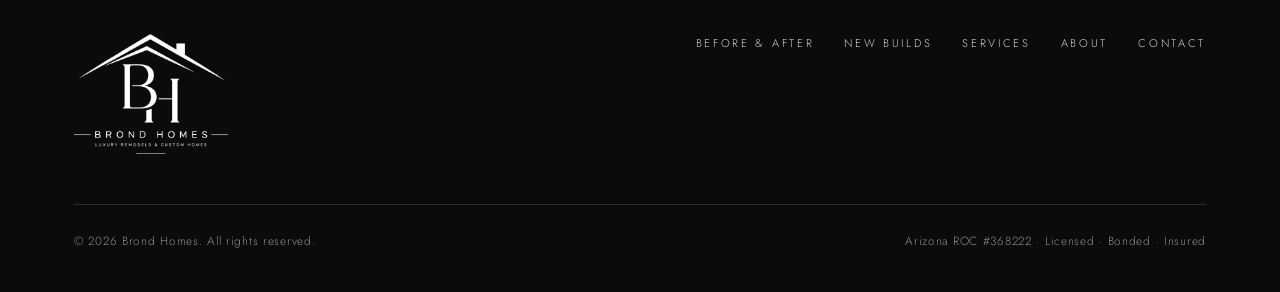
==== commit b6ccc9c0: "Hero: kitchen walkthrough + pool videos" ====
--- a/index.html
+++ b/index.html
@@ -226,6 +226,16 @@
   .reel-text p{color:var(--soft);max-width:460px;margin-bottom:34px}
   @media (max-width:760px){.reel,.reel-flip{grid-template-columns:1fr;gap:44px;margin-top:60px}.reel-flip .reel-video{order:0}.reel-video{max-width:340px;margin:0 auto;width:100%}}
 
+  .hero-media{position:relative;aspect-ratio:1/1.02;width:100%}
+  .hm{position:absolute;overflow:hidden;background:#111;margin:0}
+  .hm video{position:absolute;inset:0;width:100%;height:100%;object-fit:cover}
+  .hm-tall{top:0;right:0;width:56%;aspect-ratio:9/16;box-shadow:0 40px 90px rgba(0,0,0,.55);outline:1px solid var(--line);outline-offset:10px}
+  .hm-wide{left:0;bottom:4%;width:66%;aspect-ratio:16/10;box-shadow:0 30px 70px rgba(0,0,0,.6);border:6px solid #0b0b0b;z-index:2}
+  .hm figcaption{position:absolute;left:0;right:0;bottom:0;padding:34px 18px 14px;background:linear-gradient(transparent,rgba(0,0,0,.75));font-family:var(--serif);font-size:1.15rem;pointer-events:none}
+  .hm-tall figcaption{top:0;bottom:auto;padding:16px 18px 34px;background:linear-gradient(rgba(0,0,0,.7),transparent)}
+  .hm figcaption i{font-family:var(--sans);font-style:normal;font-size:.6rem;letter-spacing:.26em;text-transform:uppercase;color:var(--soft)}
+  @media (max-width:980px){.hero-media{max-width:560px;margin:0 auto}}
+
   /* ---------- MOBILE ---------- */
   @media (max-width:980px){
     .services{grid-template-columns:1fr 1fr}
@@ -303,15 +313,17 @@
       </div>
     </div>
 
-    <!-- FEATURED BEFORE / AFTER (swap the .ph divs for <img src="images/..."> ) -->
-    <figure class="ba ba-hero reveal">
-      <div class="ba-after"><img src="images/kitchen-after-2.jpg" alt="After: open kitchen with marble island, pendant lights and brass counter stools" style="object-position:38% center"></div>
-      <div class="ba-before"><img src="images/kitchen-before.jpg" alt="The same space during demolition"></div>
-      <span class="ba-tag l">Before</span><span class="ba-tag r">After</span>
-      <div class="ba-handle"><span>&#8249; &#8250;</span></div>
-      <input type="range" min="0" max="100" value="50" aria-label="Drag to compare before and after">
-      <figcaption>Kitchen Remodel <i>· Waterfall Island</i></figcaption>
-    </figure>
+    <!-- FEATURED VIDEOS -->
+    <div class="hero-media reveal">
+      <figure class="hm hm-tall">
+        <video src="videos/kitchen-walkthrough.mp4" poster="images/kitchen-walkthrough-poster.jpg" autoplay muted loop playsinline preload="metadata" aria-label="Walkthrough of a finished living room and white marble kitchen"></video>
+        <figcaption>Kitchen &amp; Living <i>· Remodel</i></figcaption>
+      </figure>
+      <figure class="hm hm-wide">
+        <video src="videos/backyard-pool.mp4" poster="images/backyard-pool-poster.jpg" autoplay muted loop playsinline preload="metadata" aria-label="Drone flyover of a backyard pool remodel"></video>
+        <figcaption>Pool &amp; Backyard <i>· Remodel</i></figcaption>
+      </figure>
+    </div>
   </div>
   <div class="scroll-cue">Scroll</div>
 </section>
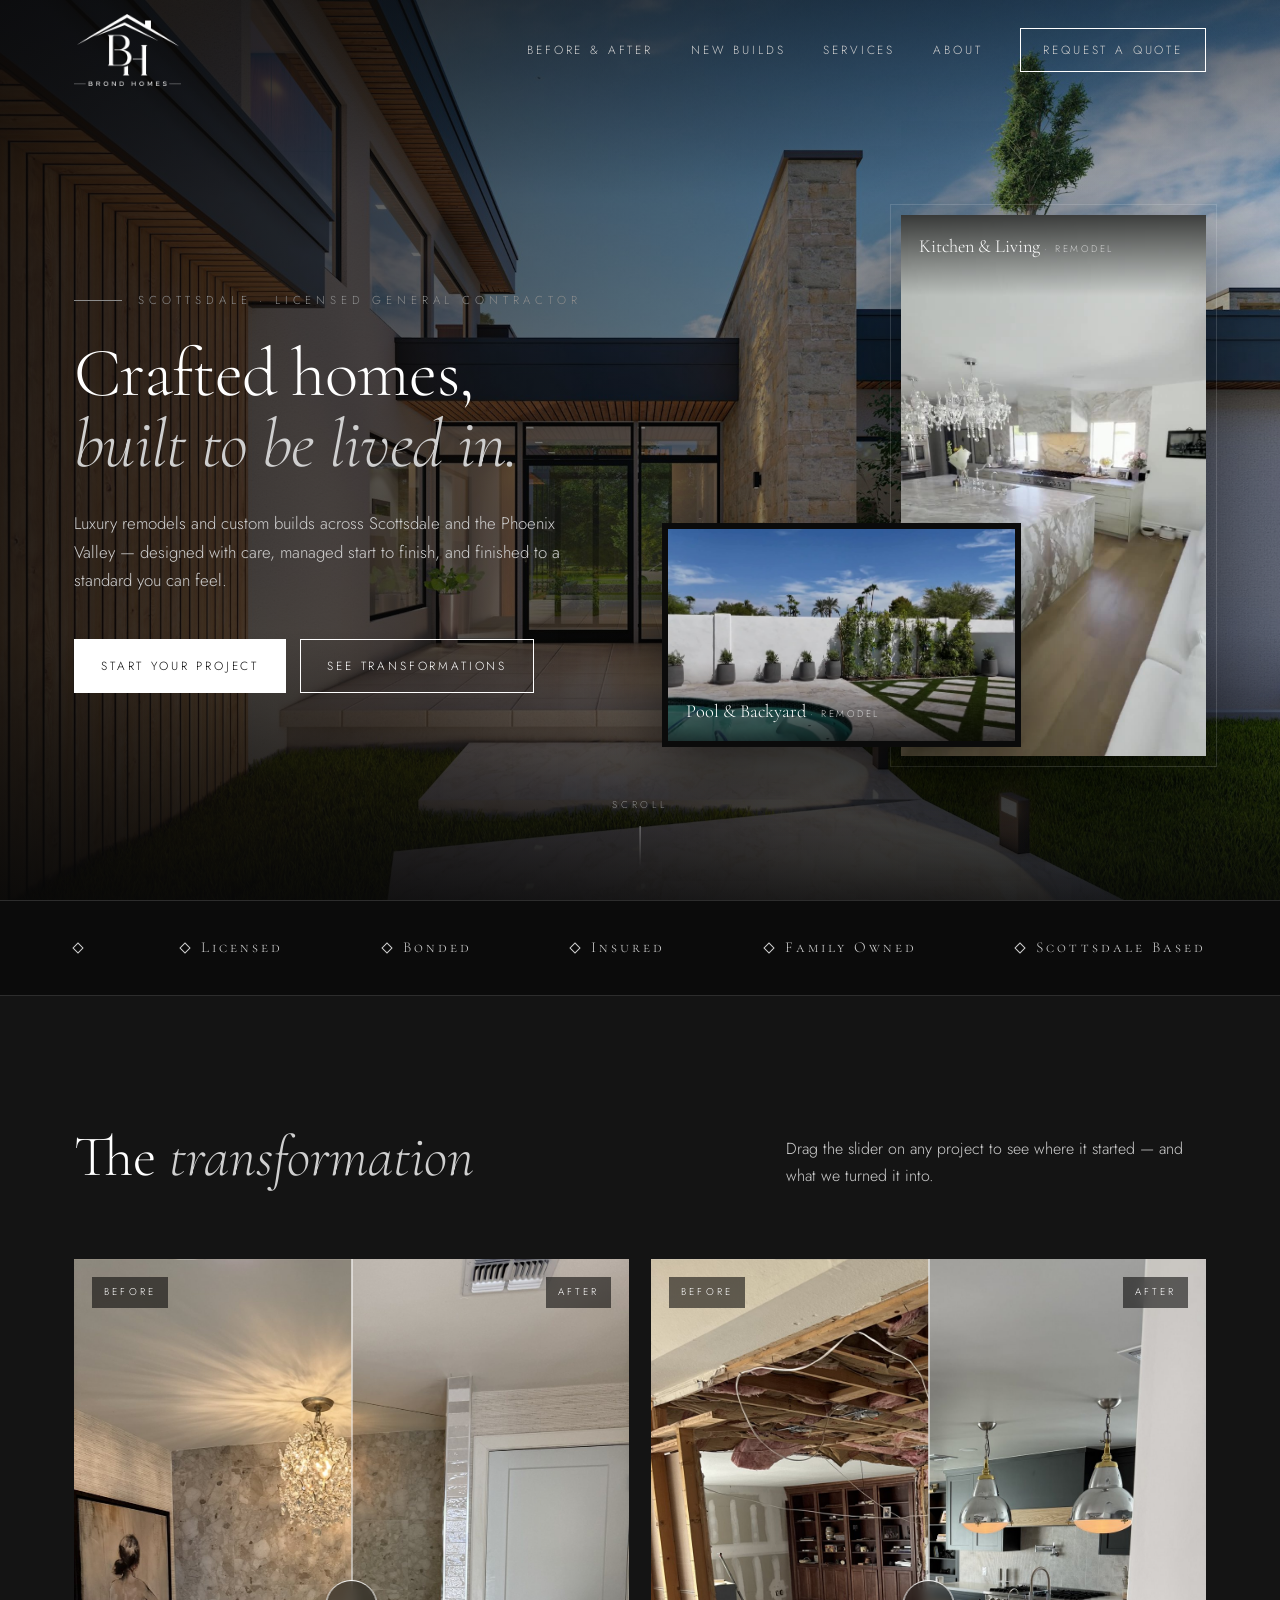
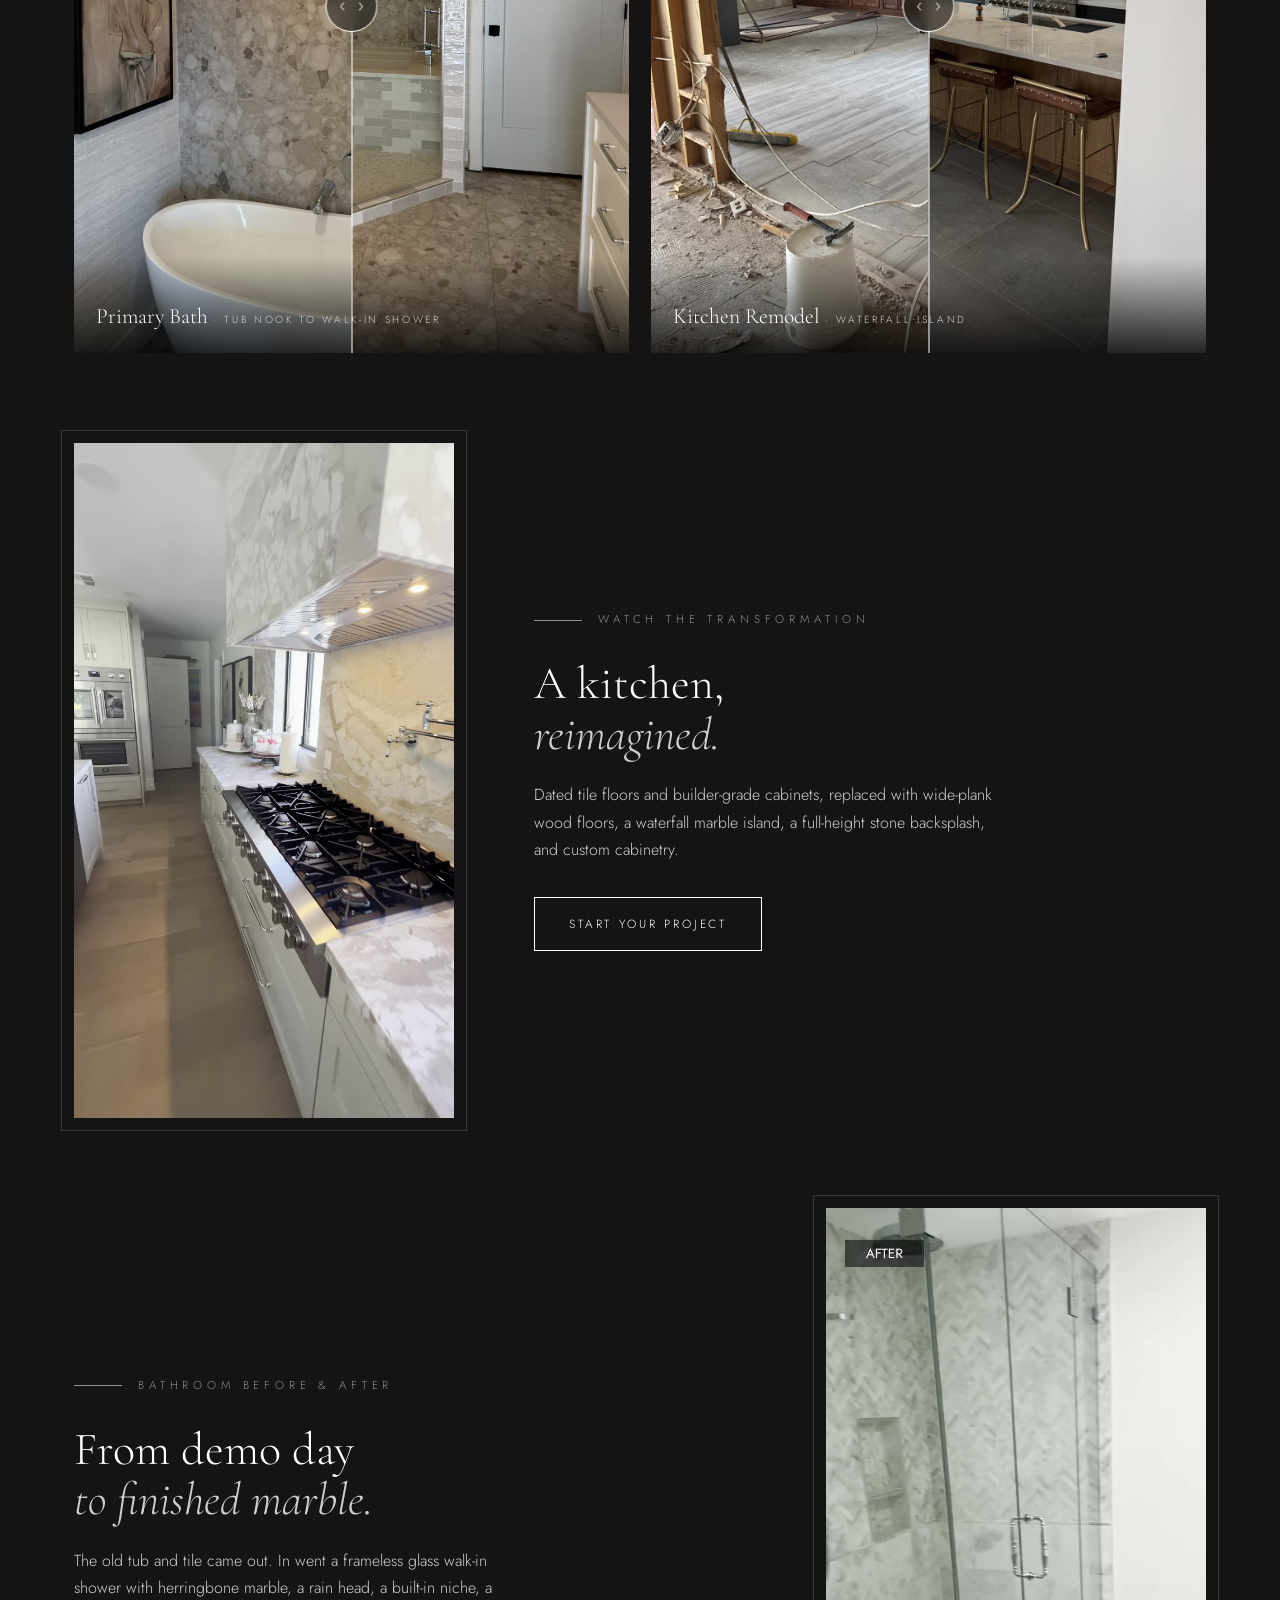
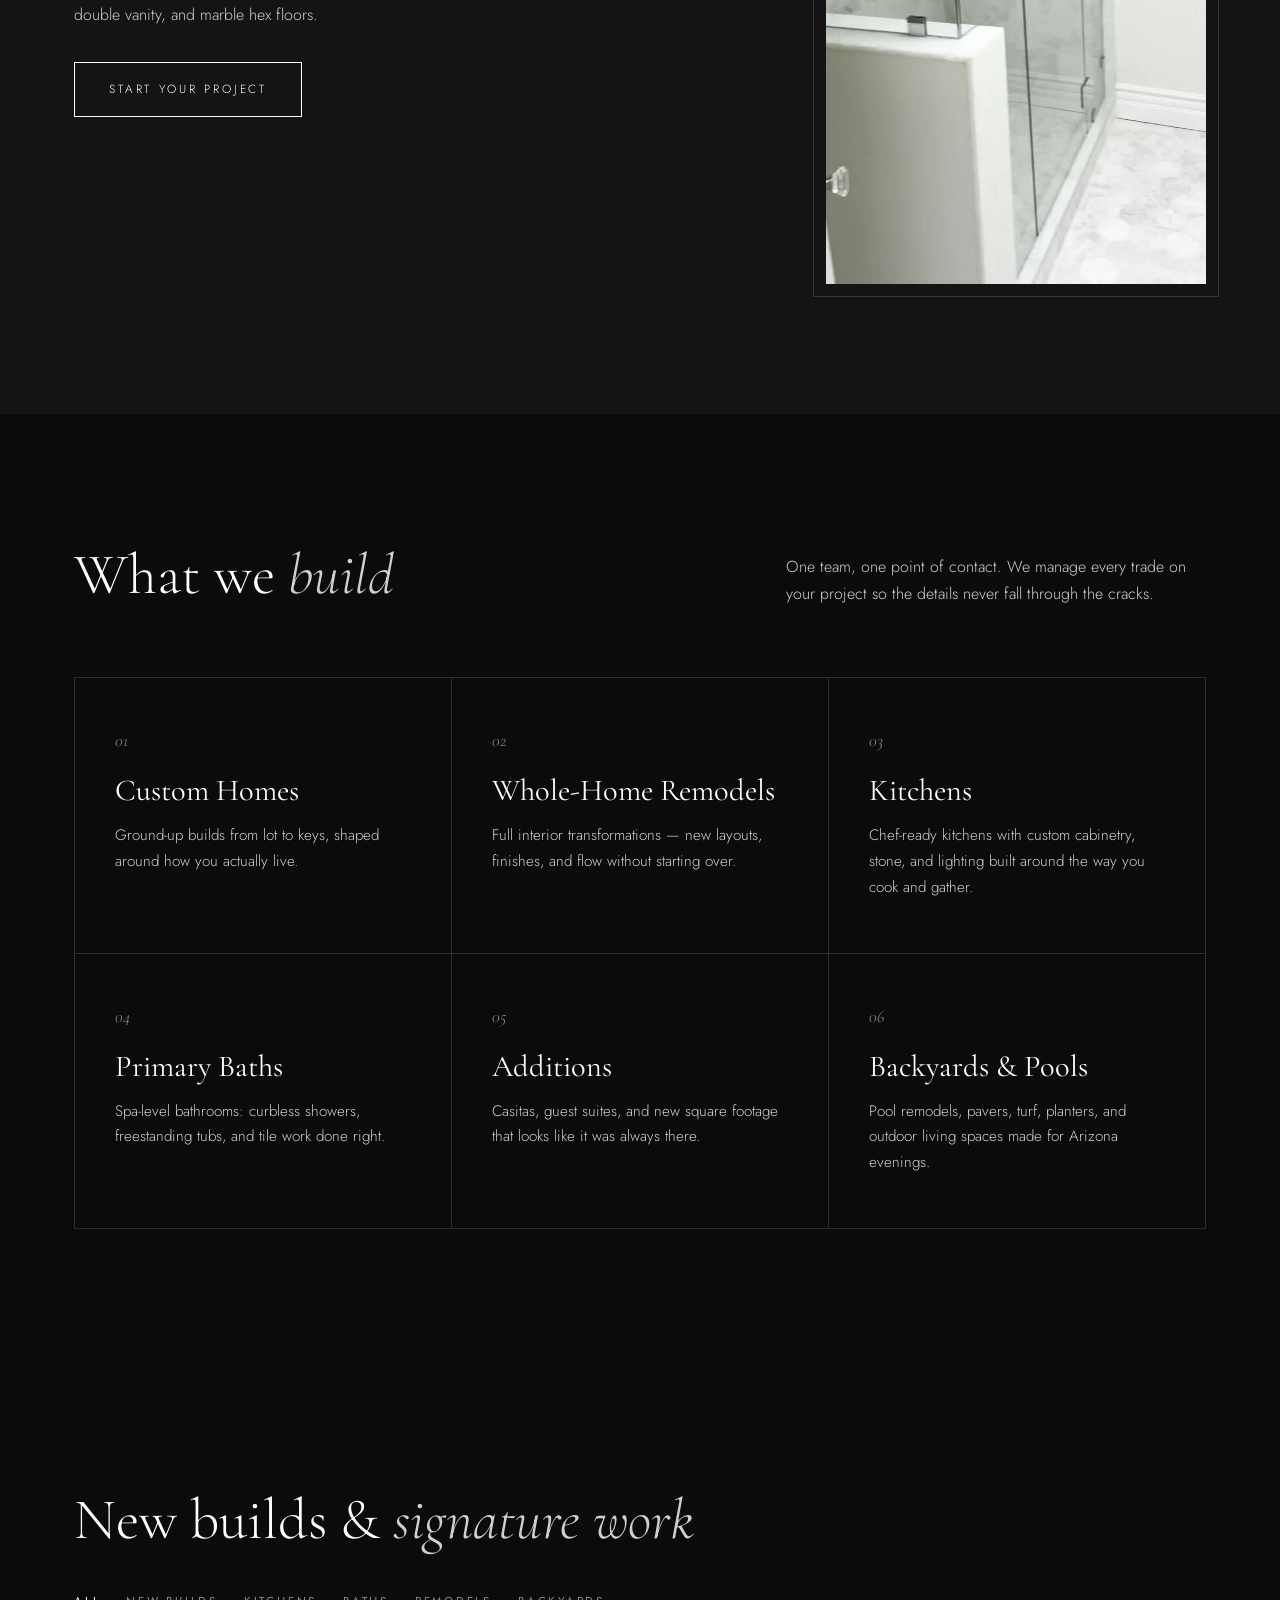
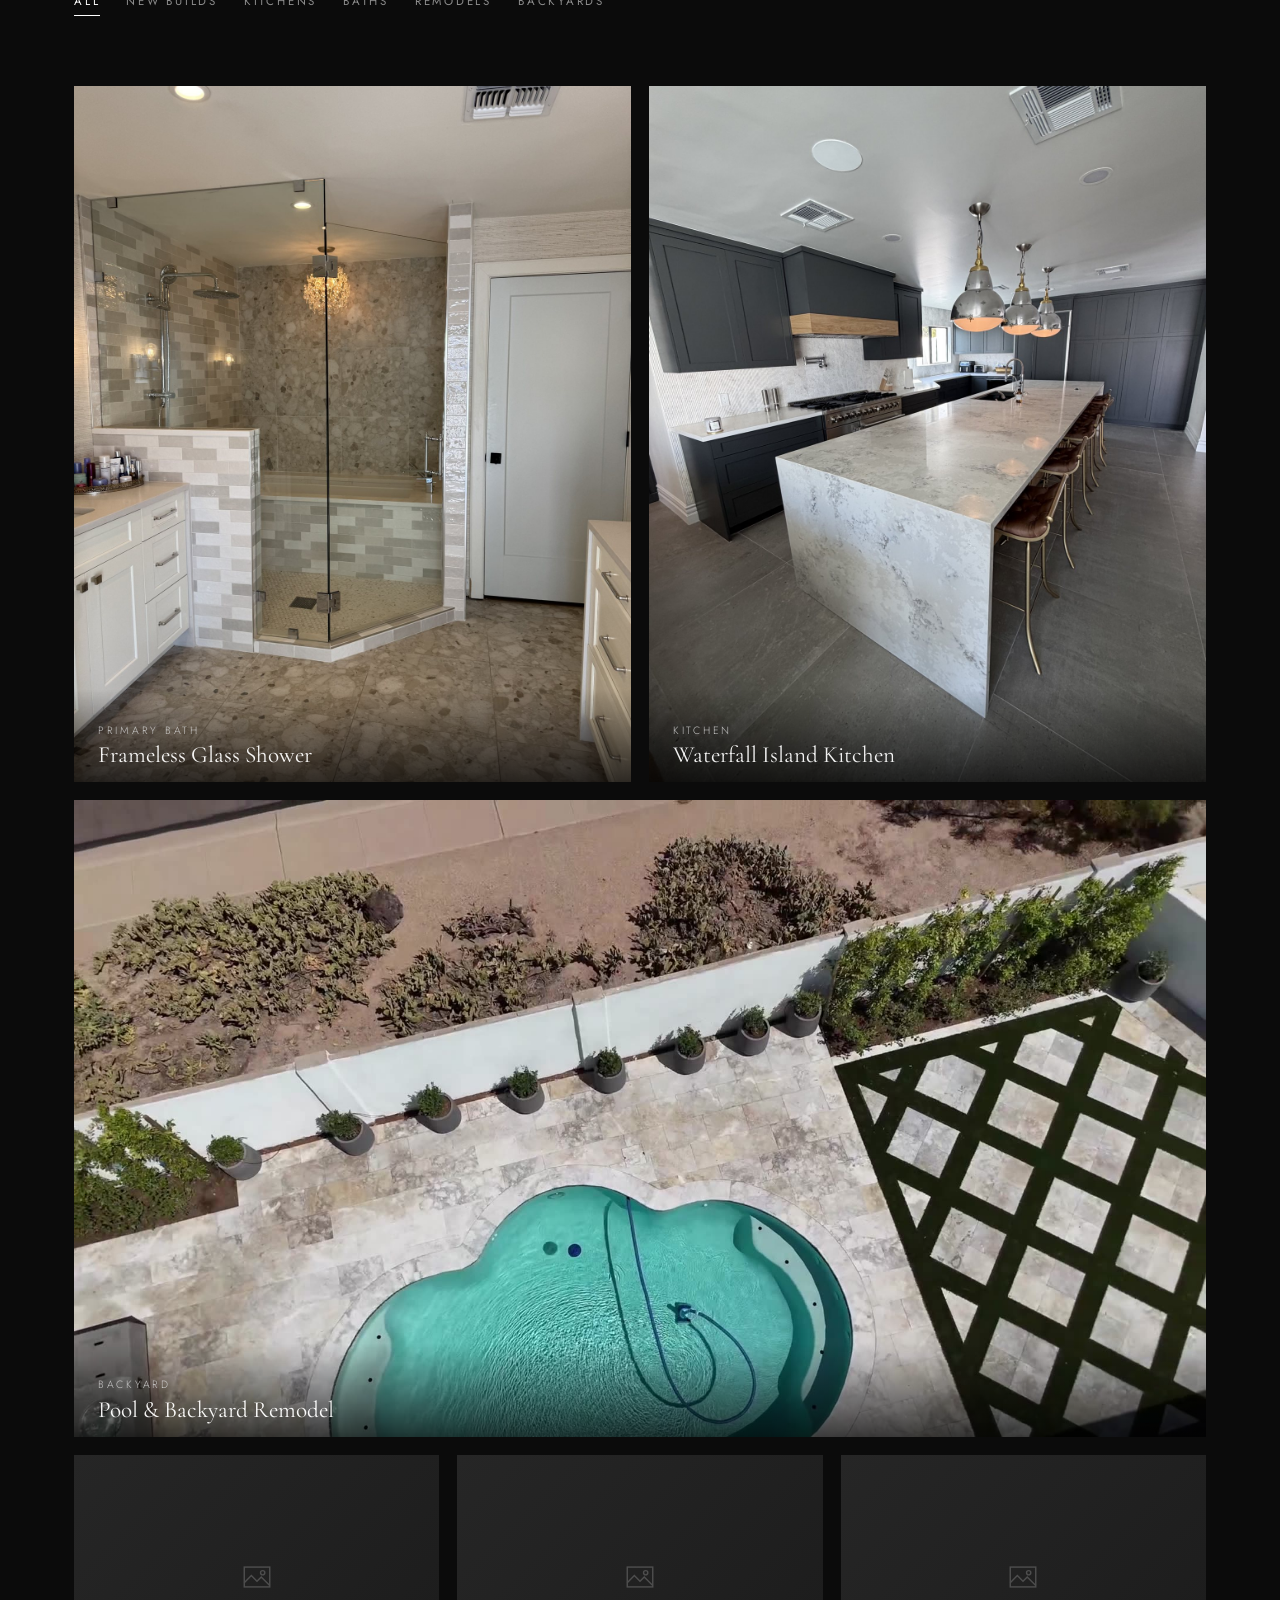
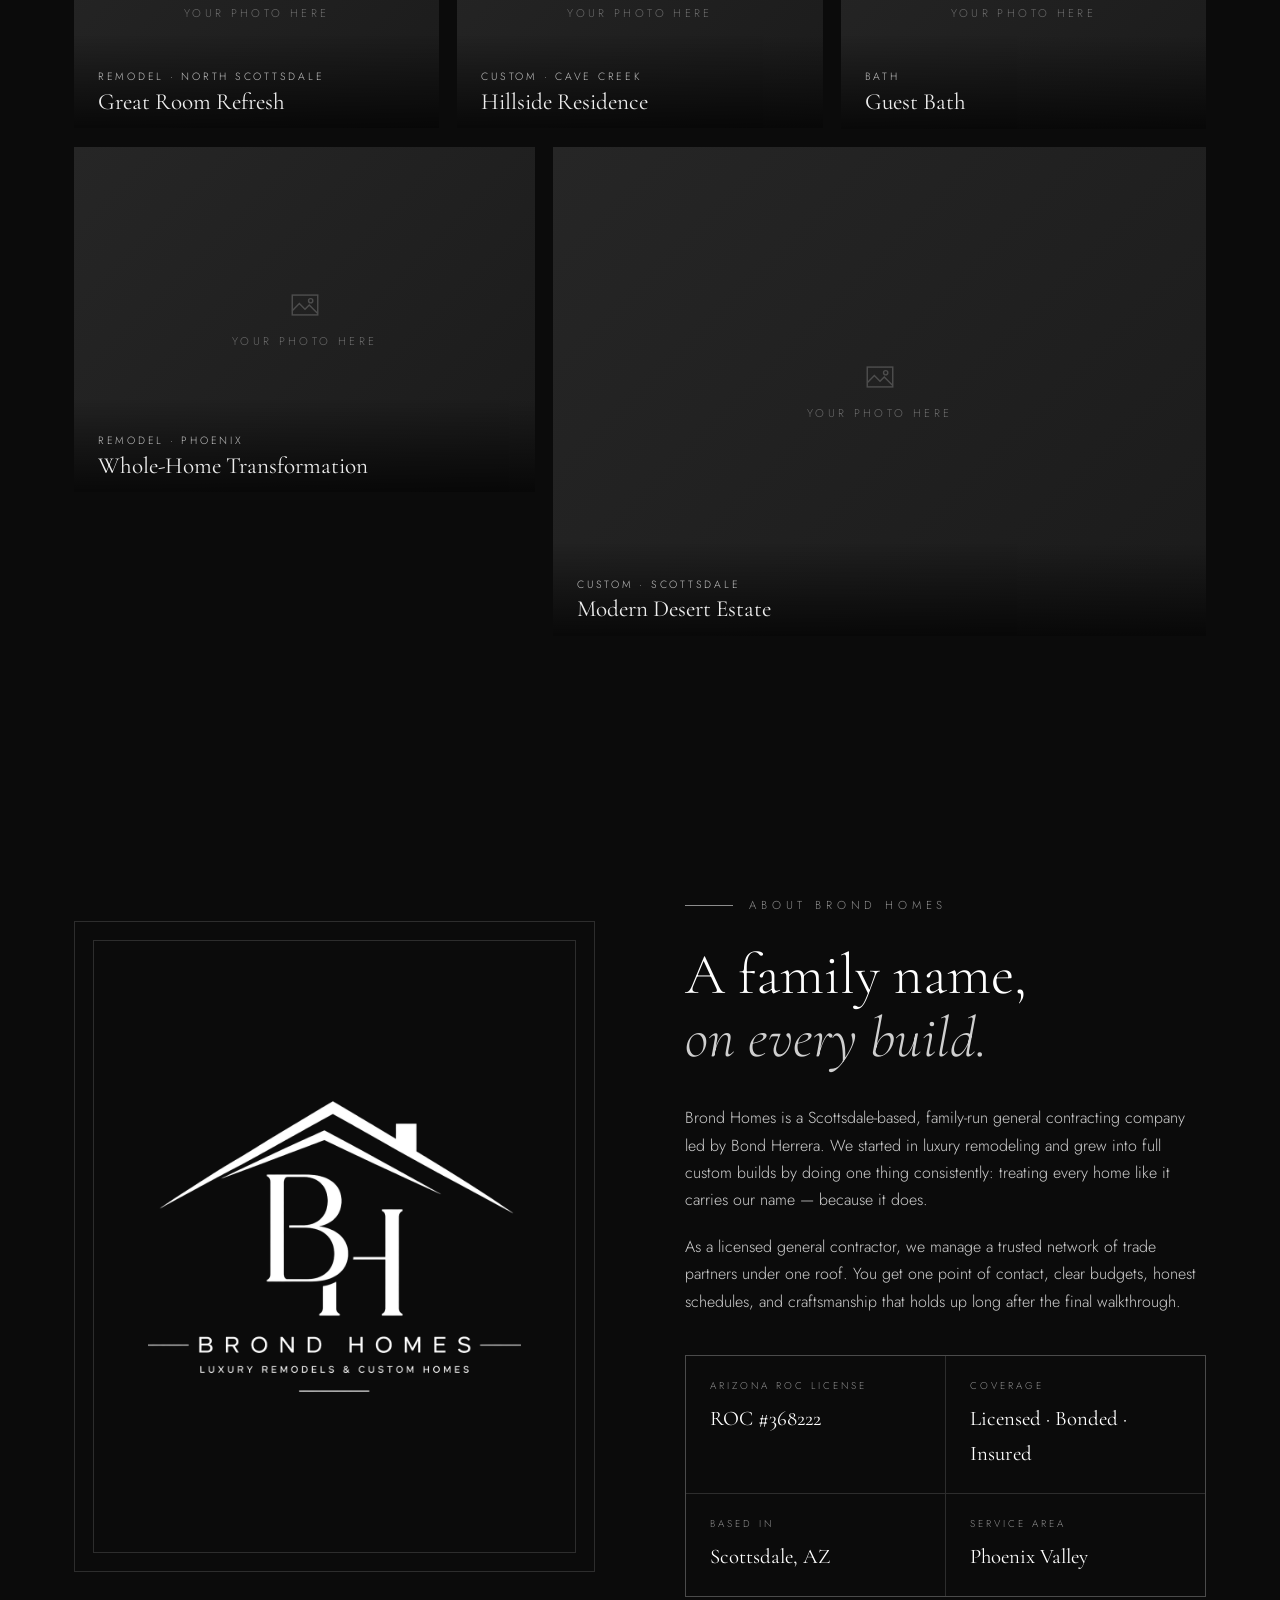
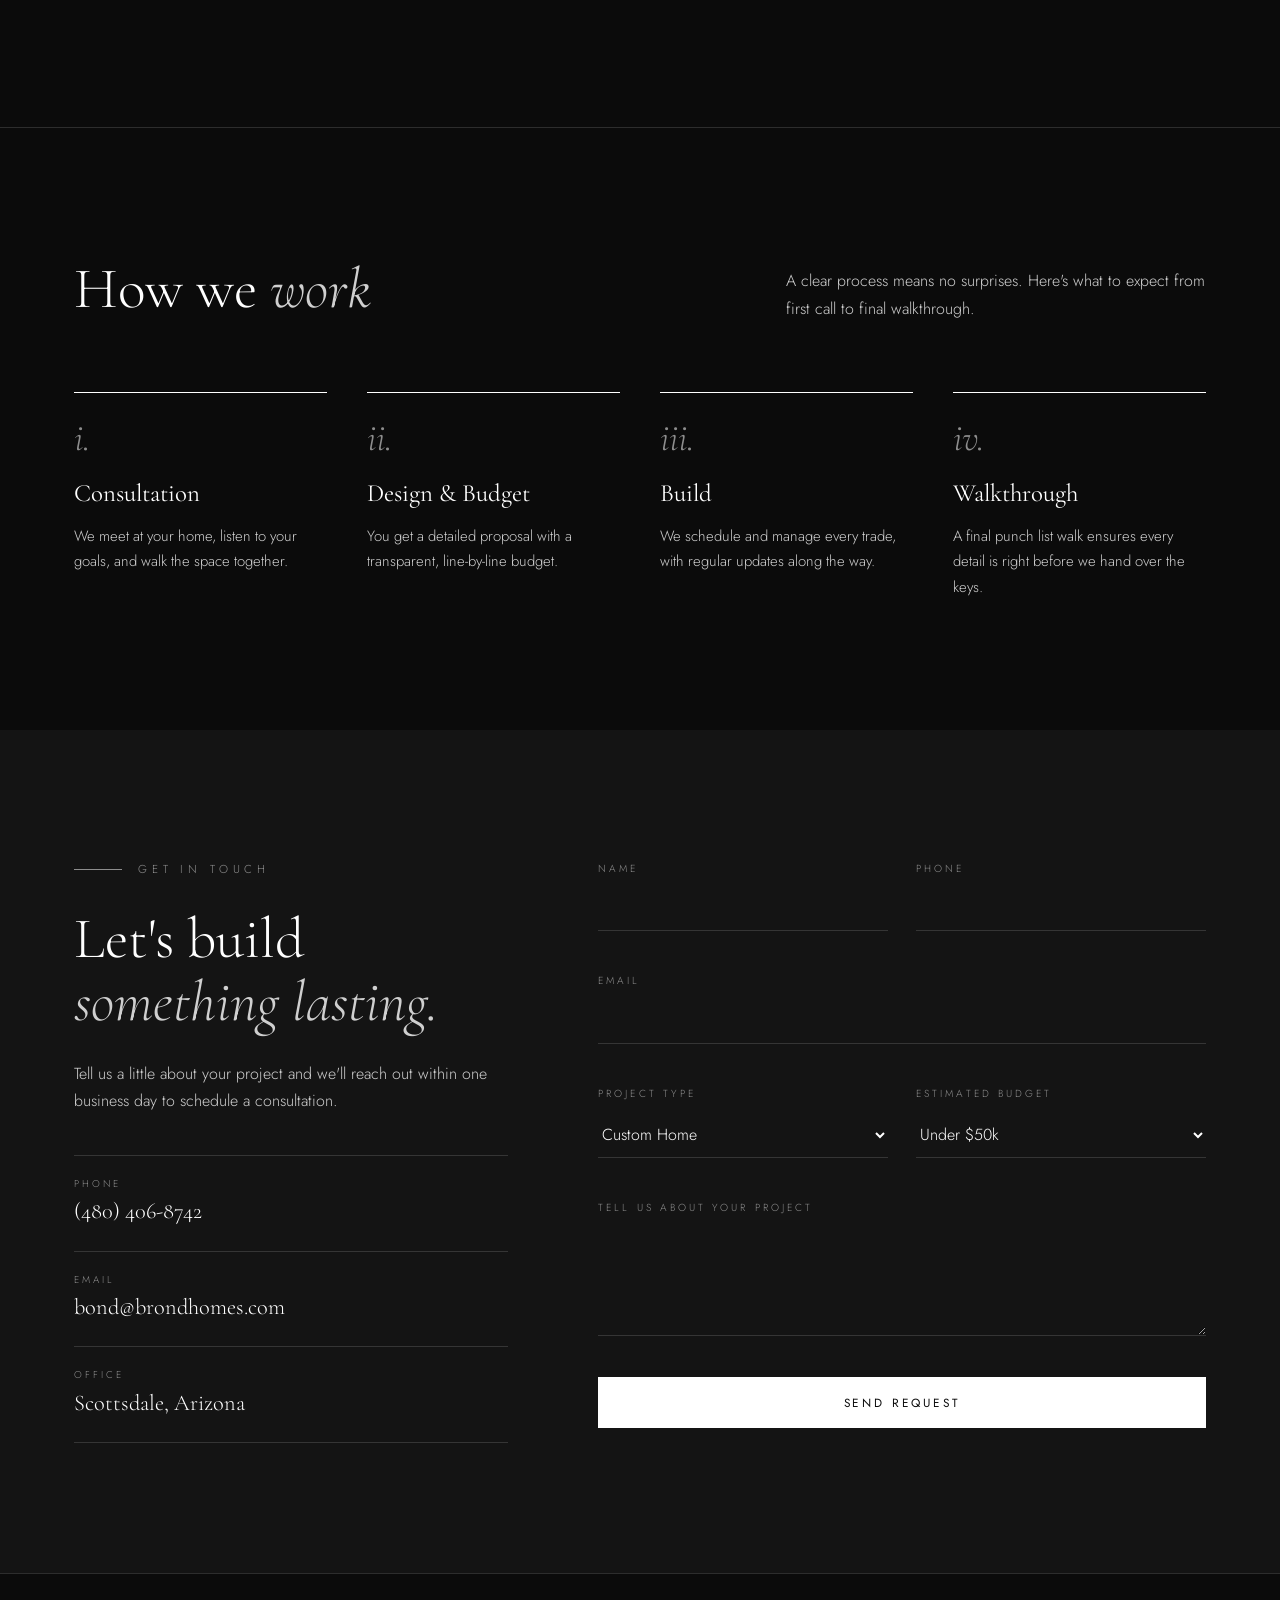
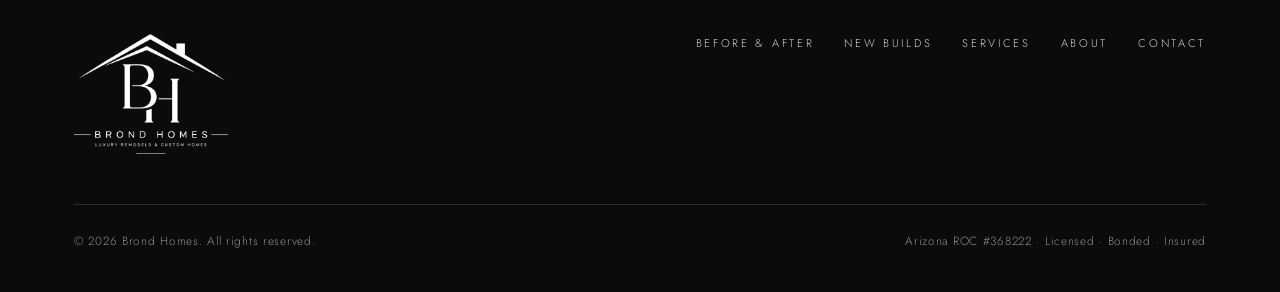
==== commit f7025793: "Shorter ground-level pool clip in hero" ====
--- a/index.html
+++ b/index.html
@@ -320,7 +320,7 @@
         <figcaption>Kitchen &amp; Living <i>· Remodel</i></figcaption>
       </figure>
       <figure class="hm hm-wide">
-        <video src="videos/backyard-pool.mp4" poster="images/backyard-pool-poster.jpg" autoplay muted loop playsinline preload="metadata" aria-label="Drone flyover of a backyard pool remodel"></video>
+        <video src="videos/backyard-pool-short.mp4" poster="images/backyard-pool-short-poster.jpg" autoplay muted loop playsinline preload="metadata" aria-label="Backyard pool with travertine pavers and turf"></video>
         <figcaption>Pool &amp; Backyard <i>· Remodel</i></figcaption>
       </figure>
     </div>
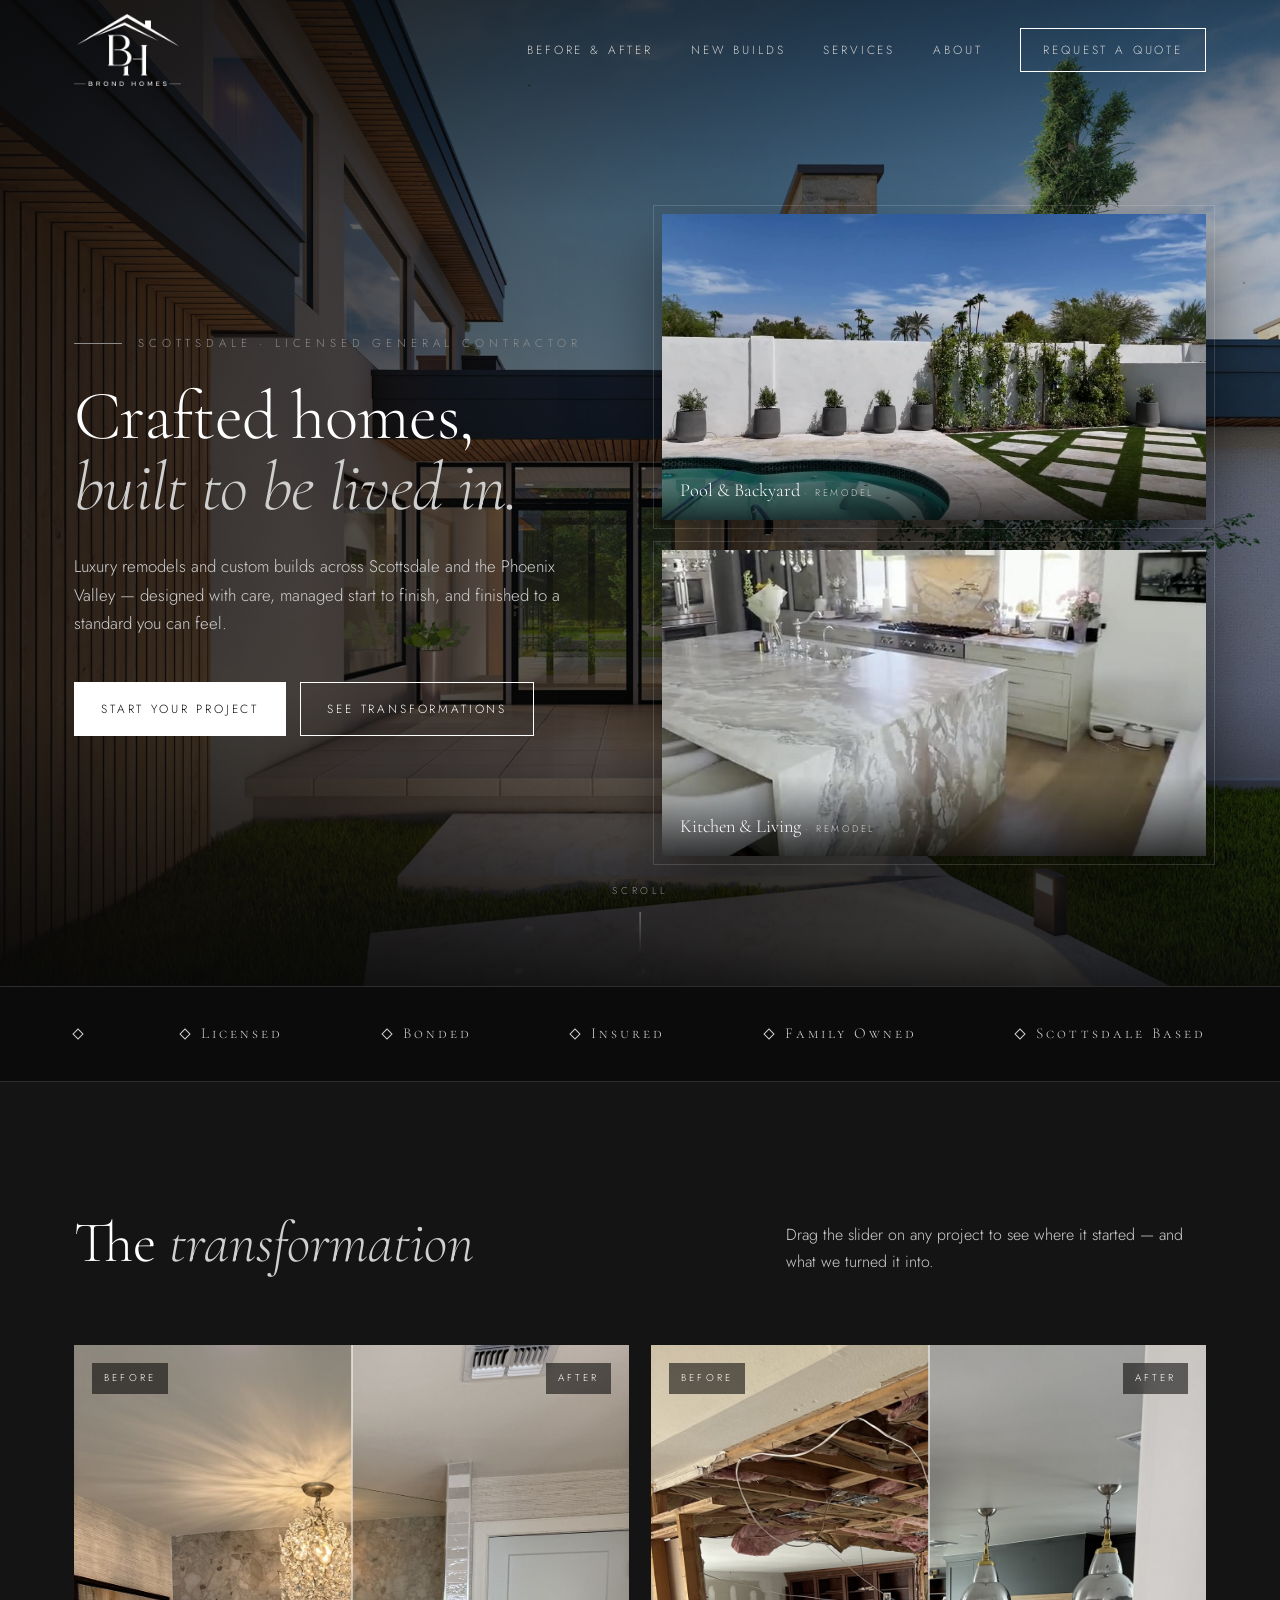
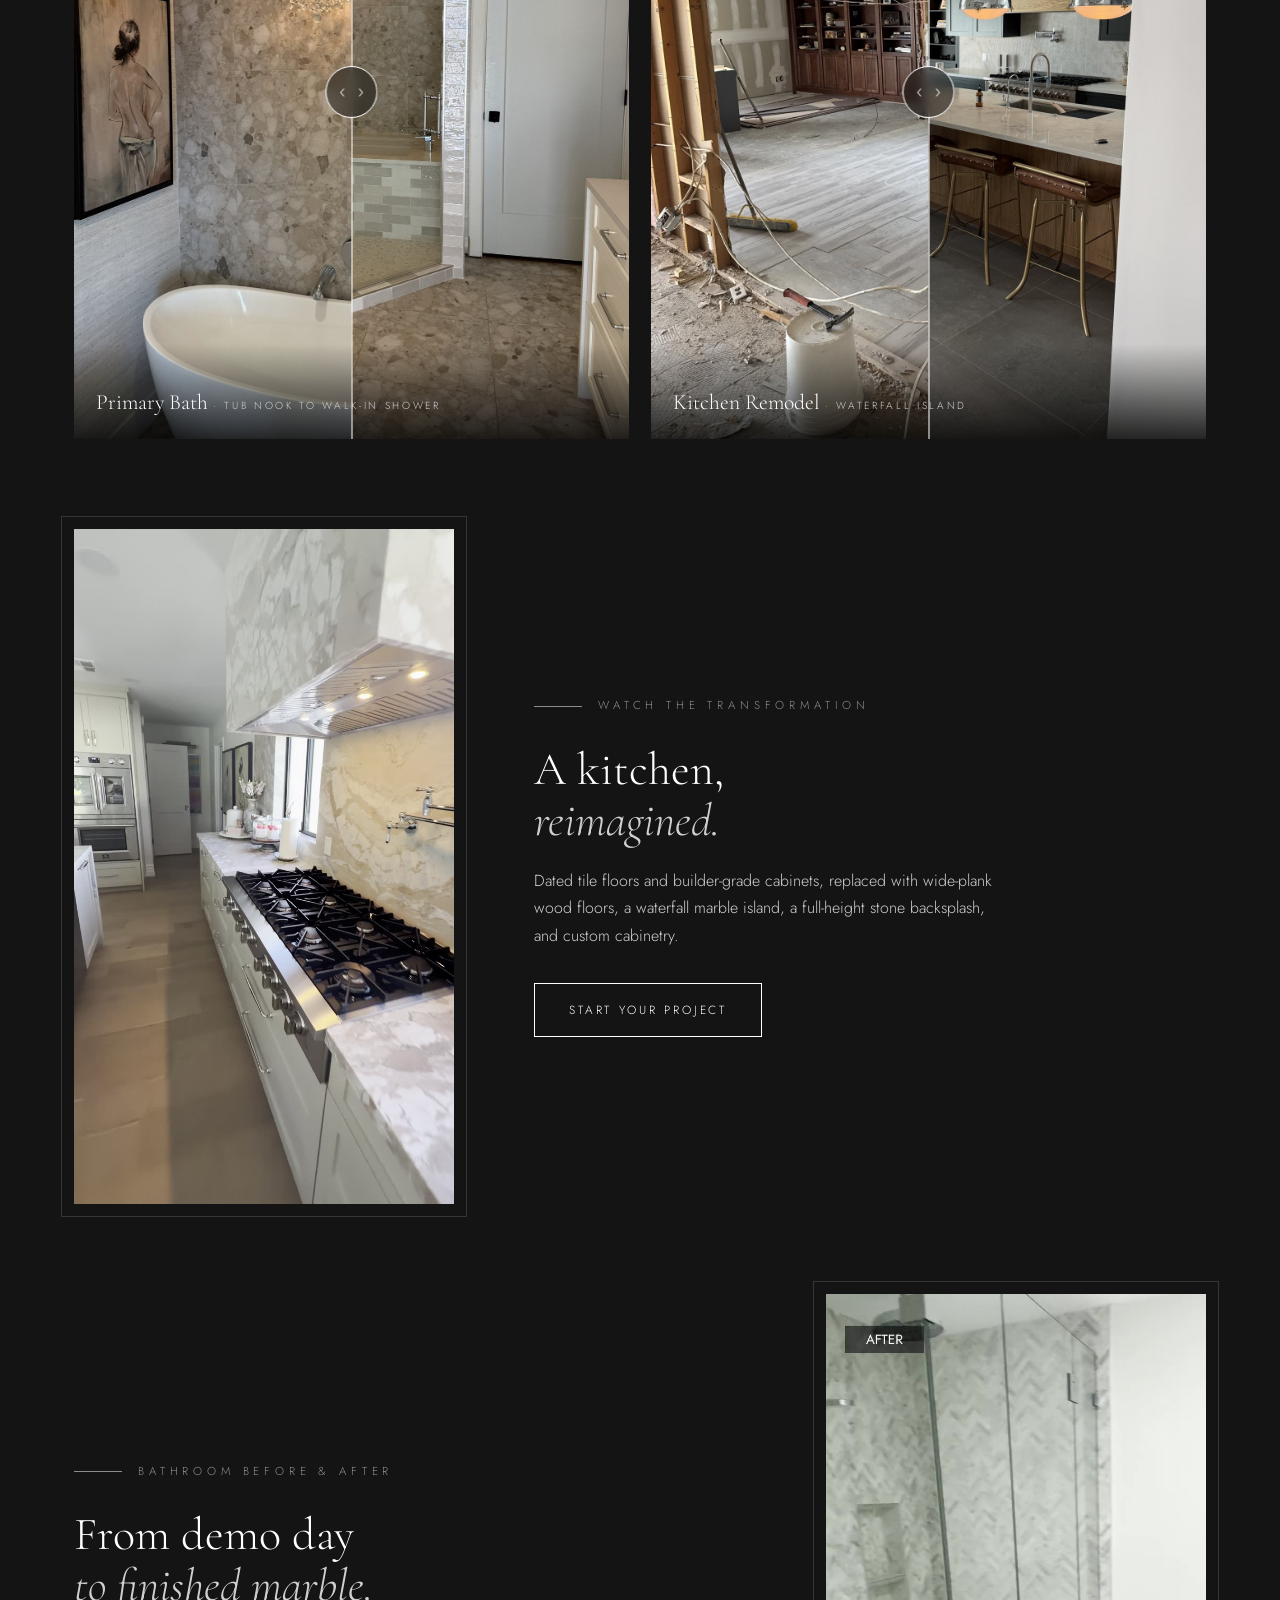
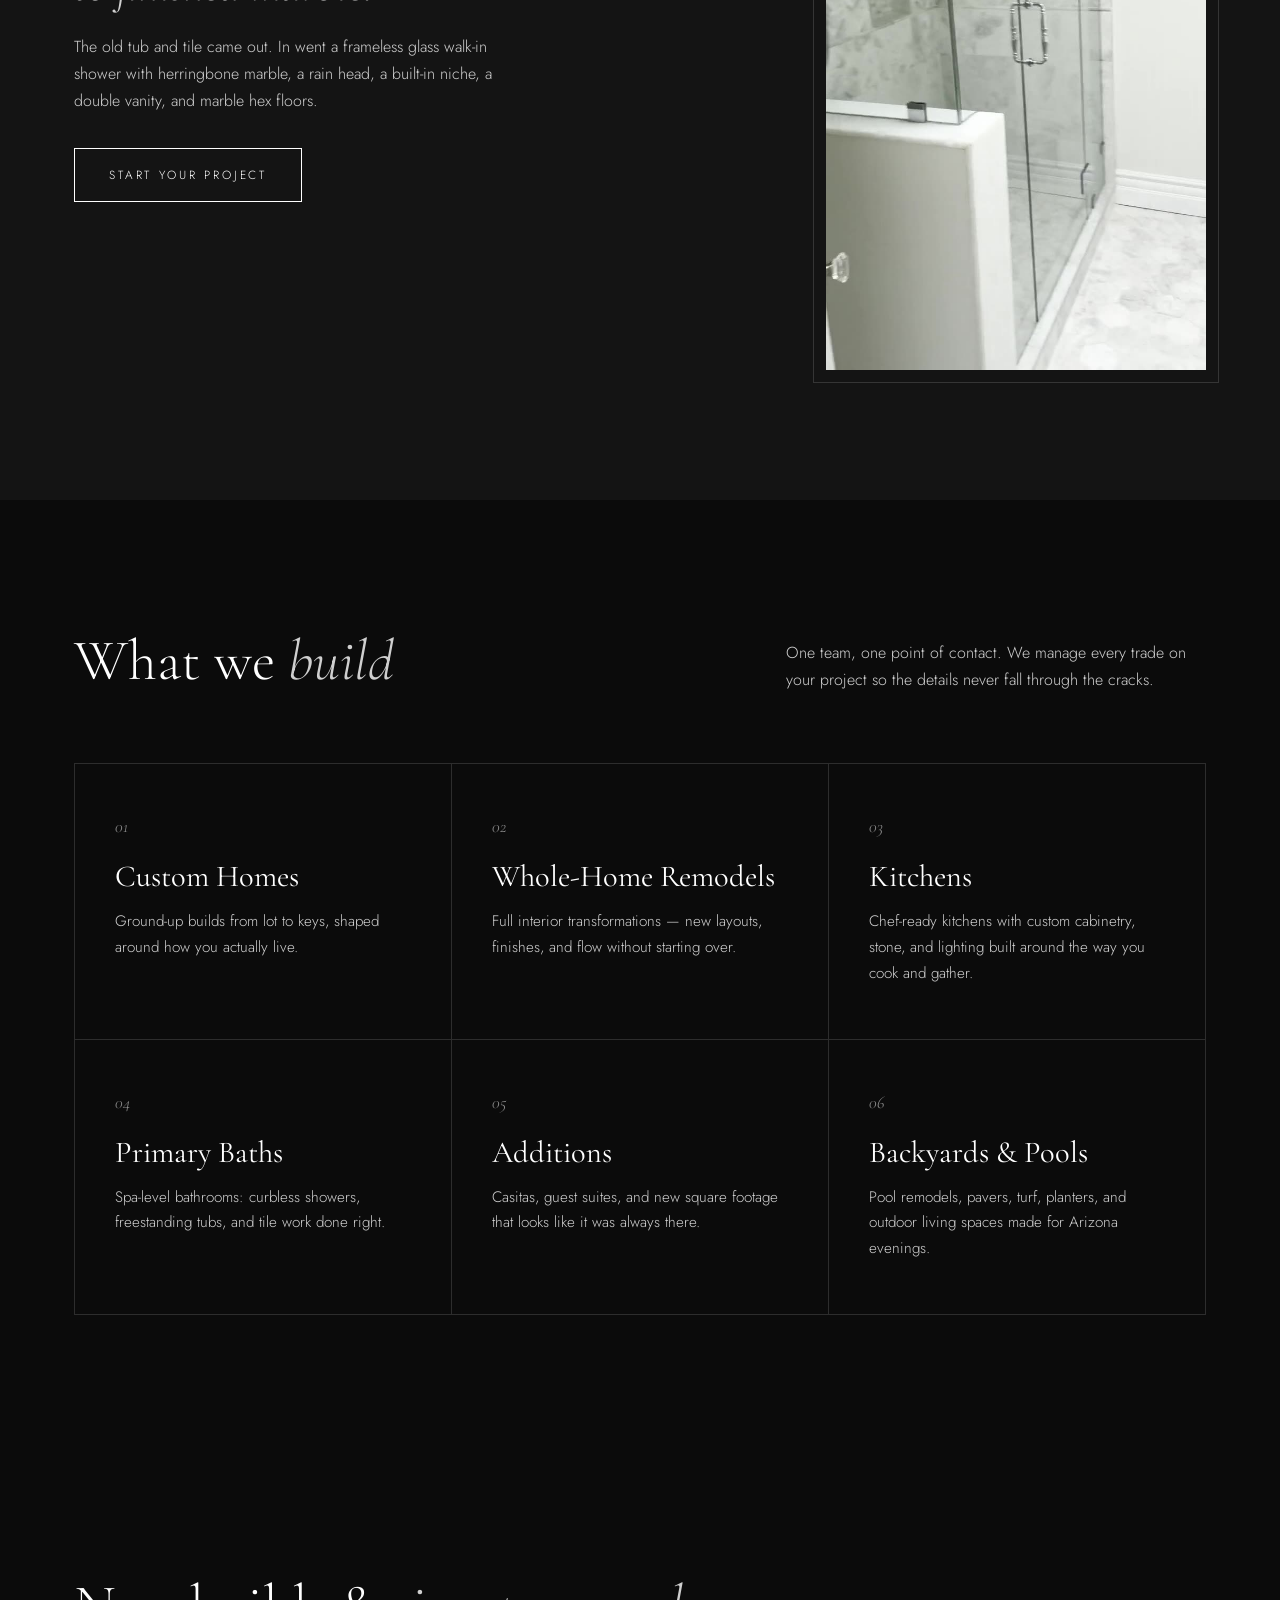
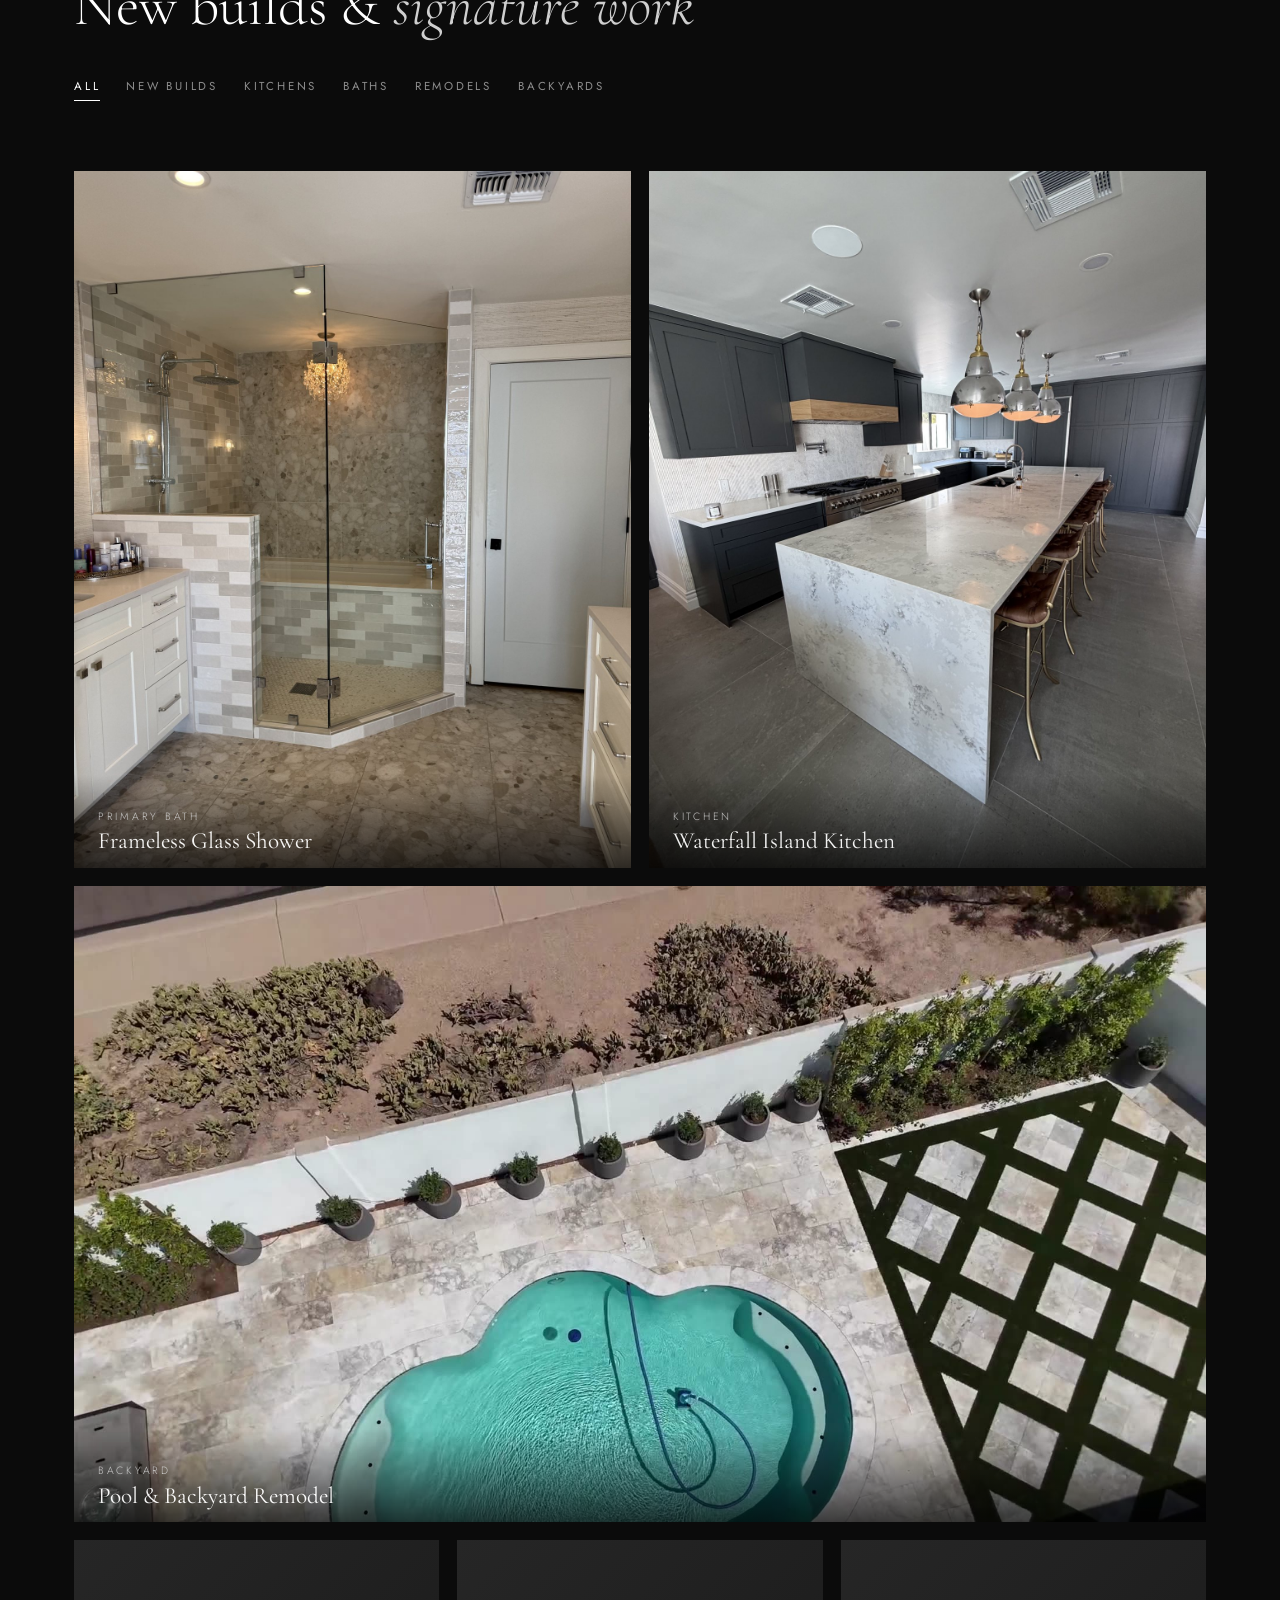
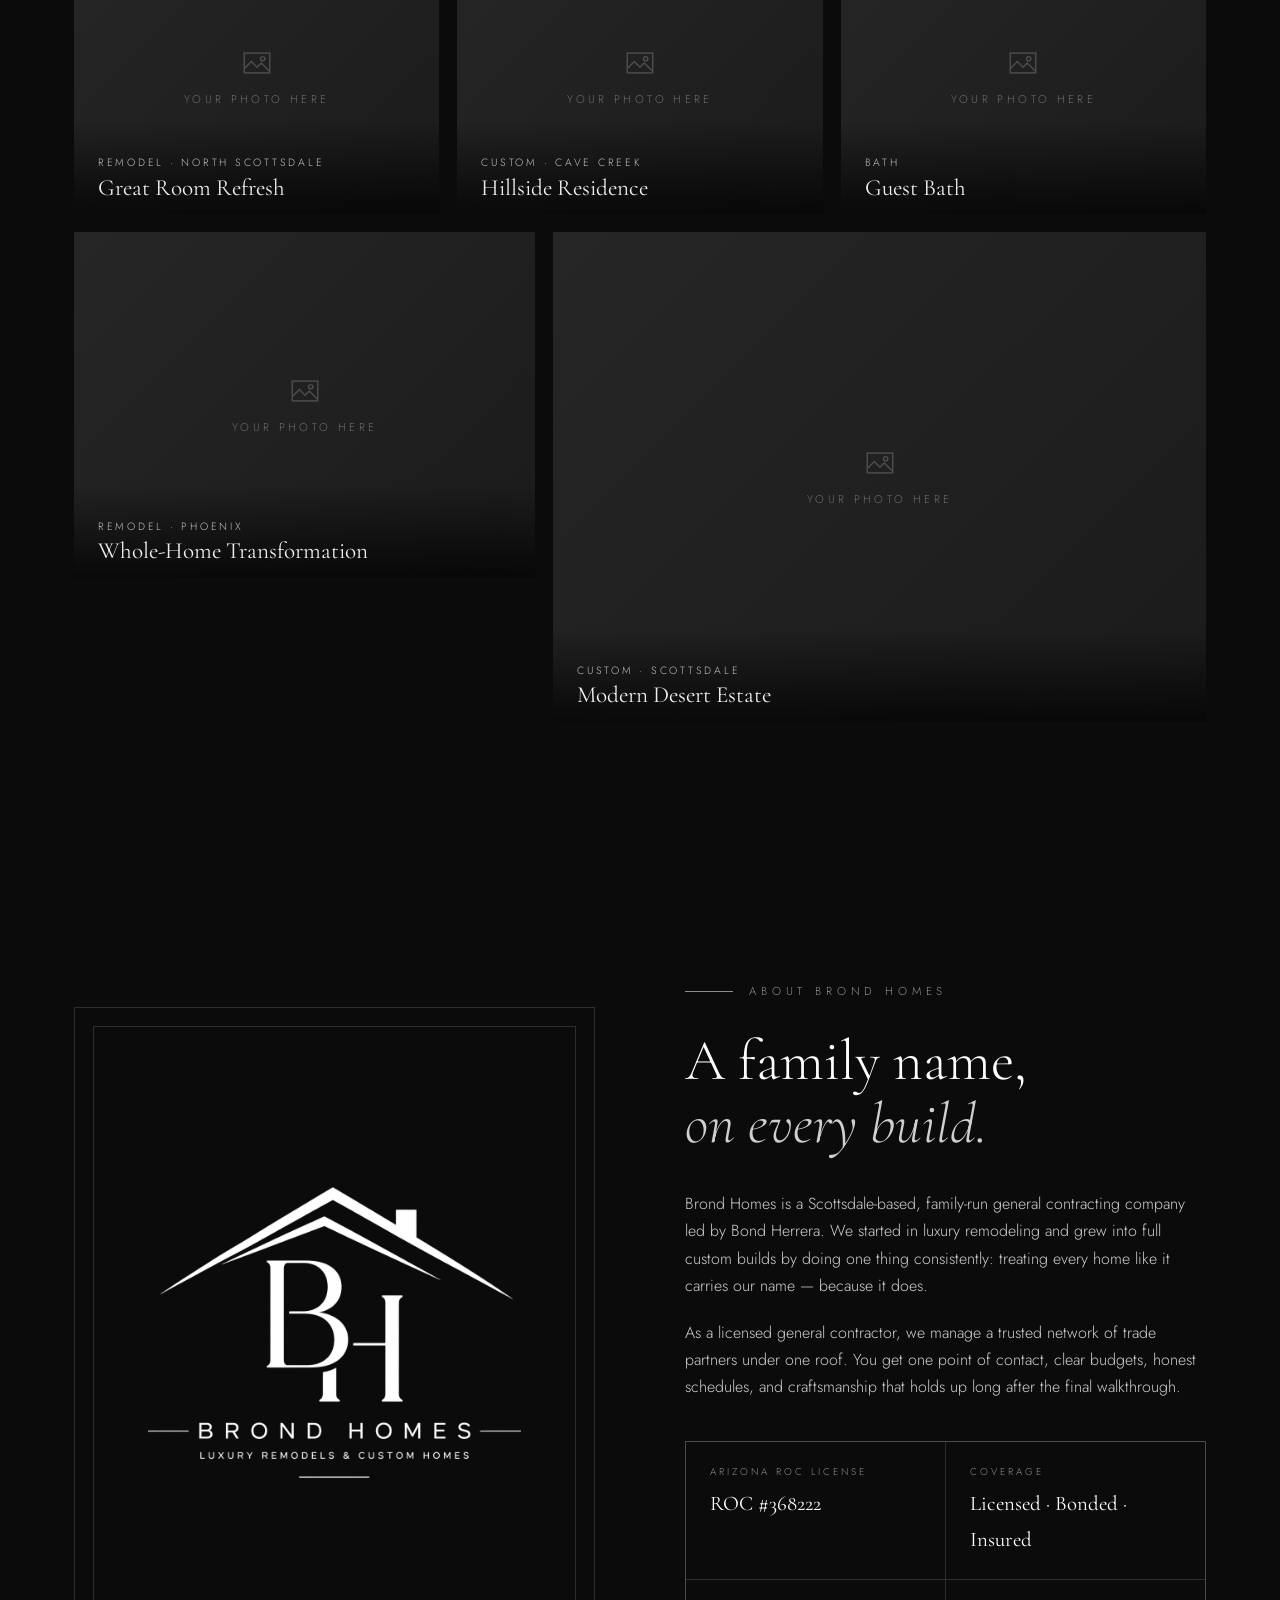
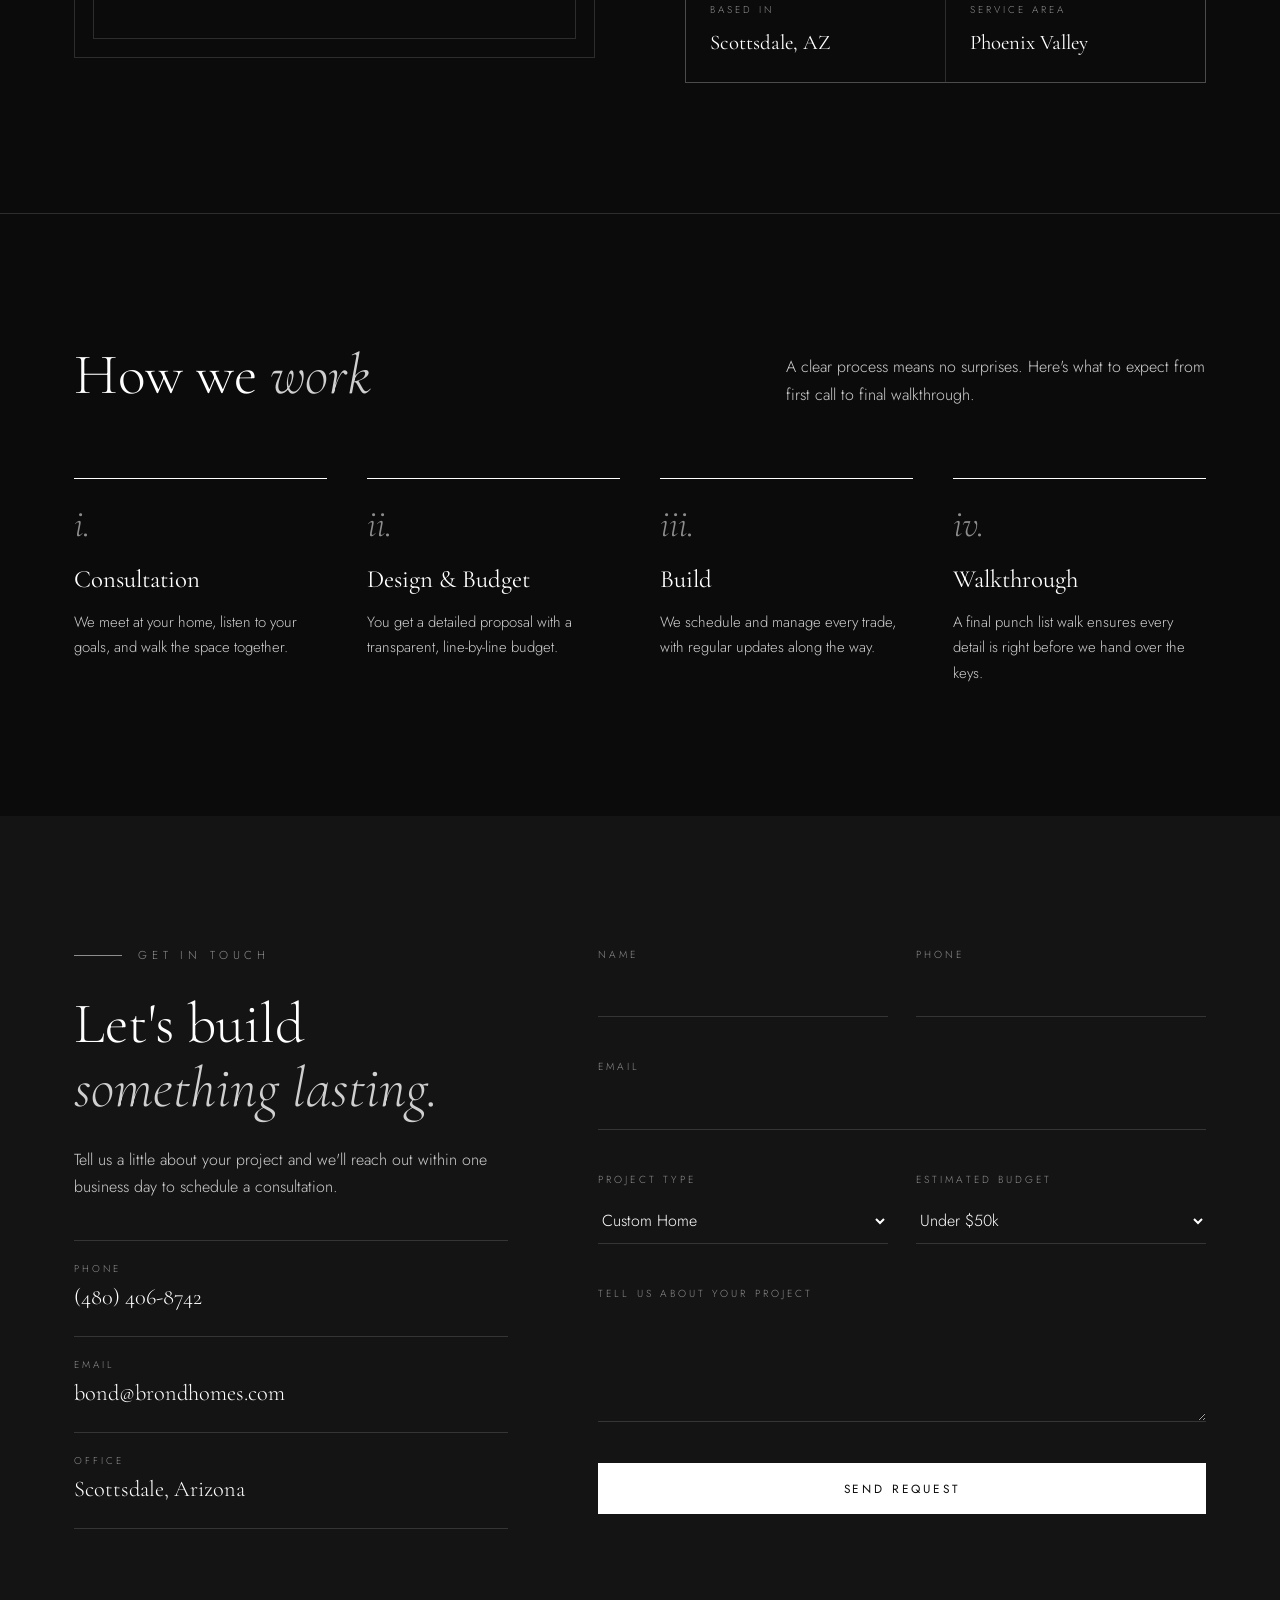
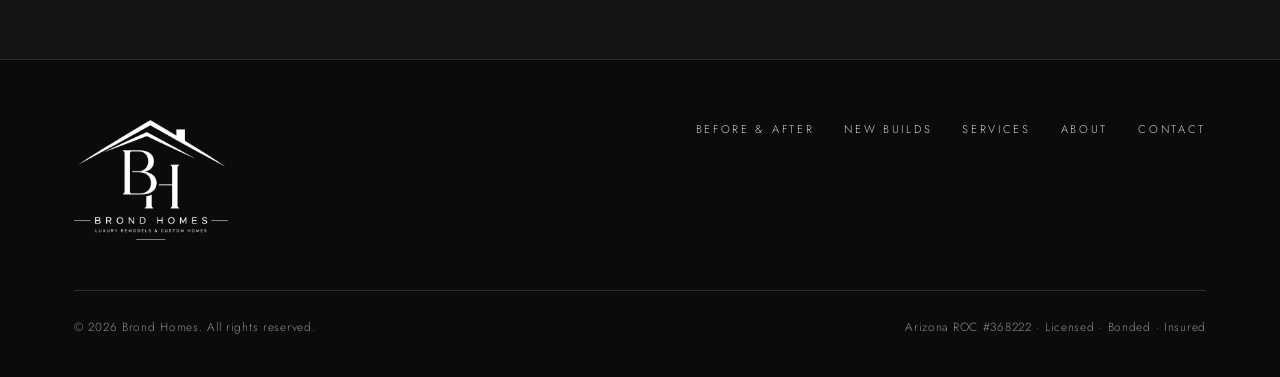
==== commit 63ace3d0: "Stack hero videos" ====
--- a/index.html
+++ b/index.html
@@ -5,6 +5,20 @@
 <meta name="viewport" content="width=device-width, initial-scale=1.0">
 <title>Brond Homes | Luxury Remodels & Custom Builds in Scottsdale, AZ</title>
 <meta name="description" content="Brond Homes is a licensed Scottsdale general contractor specializing in luxury remodels and custom home builds across the Phoenix Valley.">
+<link rel="canonical" href="https://brondhomes.com/">
+<meta property="og:type" content="website">
+<meta property="og:site_name" content="Brond Homes">
+<meta property="og:url" content="https://brondhomes.com/">
+<meta property="og:title" content="Brond Homes | Luxury Remodels &amp; Custom Homes in Scottsdale">
+<meta property="og:description" content="Licensed Scottsdale general contractor for luxury remodels, kitchens, baths, backyards and custom homes across the Phoenix Valley.">
+<meta property="og:image" content="https://brondhomes.com/images/og-image.jpg">
+<meta property="og:image:width" content="1200">
+<meta property="og:image:height" content="630">
+<meta property="og:image:alt" content="Brond Homes logo over a modern home">
+<meta name="twitter:card" content="summary_large_image">
+<meta name="twitter:title" content="Brond Homes | Luxury Remodels &amp; Custom Homes in Scottsdale">
+<meta name="twitter:description" content="Licensed Scottsdale general contractor for luxury remodels and custom homes.">
+<meta name="twitter:image" content="https://brondhomes.com/images/og-image.jpg">
 <link rel="icon" href="images/favicon.png" type="image/png">
 <link rel="apple-touch-icon" href="images/favicon.png">
 <link rel="preconnect" href="https://fonts.googleapis.com">
@@ -226,15 +240,12 @@
   .reel-text p{color:var(--soft);max-width:460px;margin-bottom:34px}
   @media (max-width:760px){.reel,.reel-flip{grid-template-columns:1fr;gap:44px;margin-top:60px}.reel-flip .reel-video{order:0}.reel-video{max-width:340px;margin:0 auto;width:100%}}
 
-  .hero-media{position:relative;aspect-ratio:1/1.02;width:100%}
-  .hm{position:absolute;overflow:hidden;background:#111;margin:0}
+  .hero-media{display:grid;grid-template-rows:auto auto;gap:30px;width:100%}
+  .hm{position:relative;overflow:hidden;background:#111;margin:0;aspect-ratio:16/9;box-shadow:0 30px 70px rgba(0,0,0,.55);outline:1px solid var(--line);outline-offset:8px}
   .hm video{position:absolute;inset:0;width:100%;height:100%;object-fit:cover}
-  .hm-tall{top:0;right:0;width:56%;aspect-ratio:9/16;box-shadow:0 40px 90px rgba(0,0,0,.55);outline:1px solid var(--line);outline-offset:10px}
-  .hm-wide{left:0;bottom:4%;width:66%;aspect-ratio:16/10;box-shadow:0 30px 70px rgba(0,0,0,.6);border:6px solid #0b0b0b;z-index:2}
   .hm figcaption{position:absolute;left:0;right:0;bottom:0;padding:34px 18px 14px;background:linear-gradient(transparent,rgba(0,0,0,.75));font-family:var(--serif);font-size:1.15rem;pointer-events:none}
-  .hm-tall figcaption{top:0;bottom:auto;padding:16px 18px 34px;background:linear-gradient(rgba(0,0,0,.7),transparent)}
   .hm figcaption i{font-family:var(--sans);font-style:normal;font-size:.6rem;letter-spacing:.26em;text-transform:uppercase;color:var(--soft)}
-  @media (max-width:980px){.hero-media{max-width:560px;margin:0 auto}}
+  @media (max-width:980px){.hero-media{max-width:620px;margin:0 auto}}
 
   /* ---------- MOBILE ---------- */
   @media (max-width:980px){
@@ -315,13 +326,13 @@
 
     <!-- FEATURED VIDEOS -->
     <div class="hero-media reveal">
-      <figure class="hm hm-tall">
-        <video src="videos/kitchen-walkthrough.mp4" poster="images/kitchen-walkthrough-poster.jpg" autoplay muted loop playsinline preload="metadata" aria-label="Walkthrough of a finished living room and white marble kitchen"></video>
-        <figcaption>Kitchen &amp; Living <i>· Remodel</i></figcaption>
-      </figure>
-      <figure class="hm hm-wide">
+      <figure class="hm">
         <video src="videos/backyard-pool-short.mp4" poster="images/backyard-pool-short-poster.jpg" autoplay muted loop playsinline preload="metadata" aria-label="Backyard pool with travertine pavers and turf"></video>
         <figcaption>Pool &amp; Backyard <i>· Remodel</i></figcaption>
+      </figure>
+      <figure class="hm">
+        <video src="videos/kitchen-walkthrough.mp4" poster="images/kitchen-walkthrough-poster.jpg" autoplay muted loop playsinline preload="metadata" aria-label="Walkthrough of a finished living room and white marble kitchen" style="object-position:center 58%"></video>
+        <figcaption>Kitchen &amp; Living <i>· Remodel</i></figcaption>
       </figure>
     </div>
   </div>
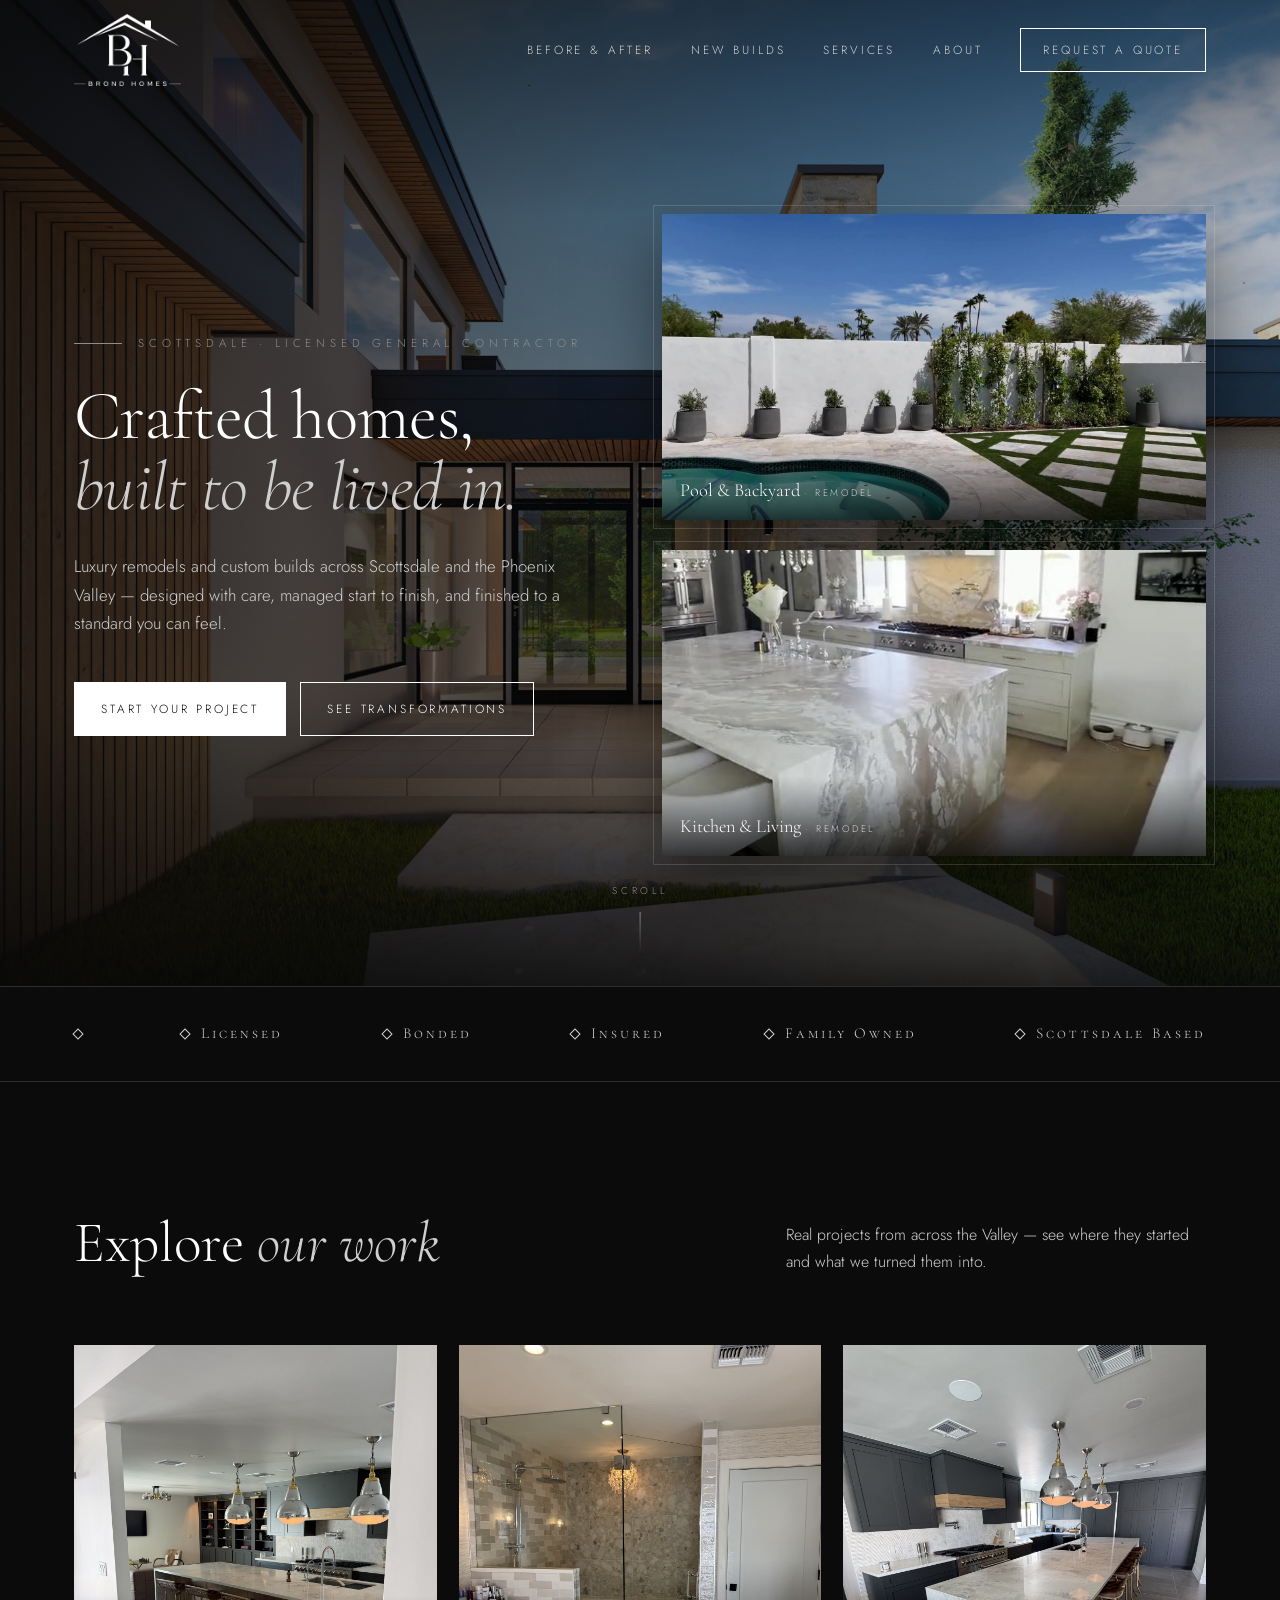
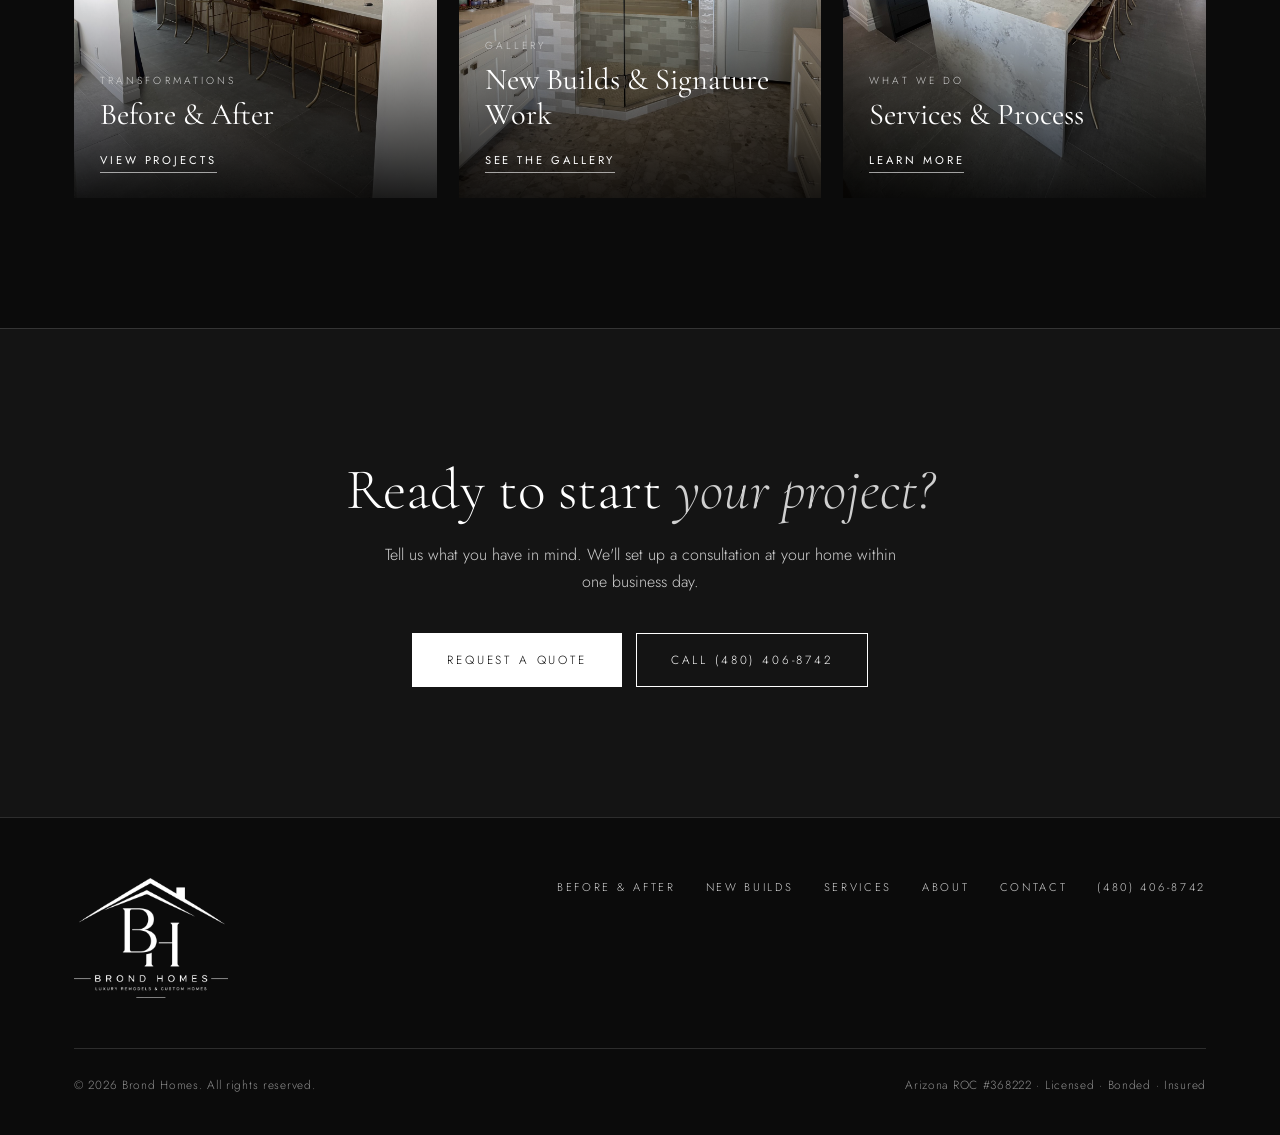
==== commit 7cf473cb: "Multi-page site: Home, Before & After, New Builds, Services, About, Contact" ====
--- a/index.html
+++ b/index.html
@@ -3,309 +3,50 @@
 <head>
 <meta charset="UTF-8">
 <meta name="viewport" content="width=device-width, initial-scale=1.0">
-<title>Brond Homes | Luxury Remodels & Custom Builds in Scottsdale, AZ</title>
-<meta name="description" content="Brond Homes is a licensed Scottsdale general contractor specializing in luxury remodels and custom home builds across the Phoenix Valley.">
+<title>Brond Homes | Luxury Remodels &amp; Custom Homes in Scottsdale, AZ</title>
+<meta name="description" content="Brond Homes is a licensed Scottsdale general contractor for luxury remodels, kitchens, baths, backyards and custom homes across the Phoenix Valley.">
 <link rel="canonical" href="https://brondhomes.com/">
 <meta property="og:type" content="website">
 <meta property="og:site_name" content="Brond Homes">
 <meta property="og:url" content="https://brondhomes.com/">
-<meta property="og:title" content="Brond Homes | Luxury Remodels &amp; Custom Homes in Scottsdale">
-<meta property="og:description" content="Licensed Scottsdale general contractor for luxury remodels, kitchens, baths, backyards and custom homes across the Phoenix Valley.">
+<meta property="og:title" content="Brond Homes | Luxury Remodels &amp; Custom Homes in Scottsdale, AZ">
+<meta property="og:description" content="Brond Homes is a licensed Scottsdale general contractor for luxury remodels, kitchens, baths, backyards and custom homes across the Phoenix Valley.">
 <meta property="og:image" content="https://brondhomes.com/images/og-image.jpg">
 <meta property="og:image:width" content="1200">
 <meta property="og:image:height" content="630">
 <meta property="og:image:alt" content="Brond Homes logo over a modern home">
 <meta name="twitter:card" content="summary_large_image">
-<meta name="twitter:title" content="Brond Homes | Luxury Remodels &amp; Custom Homes in Scottsdale">
-<meta name="twitter:description" content="Licensed Scottsdale general contractor for luxury remodels and custom homes.">
+<meta name="twitter:title" content="Brond Homes | Luxury Remodels &amp; Custom Homes in Scottsdale, AZ">
+<meta name="twitter:description" content="Brond Homes is a licensed Scottsdale general contractor for luxury remodels, kitchens, baths, backyards and custom homes across the Phoenix Valley.">
 <meta name="twitter:image" content="https://brondhomes.com/images/og-image.jpg">
-<link rel="icon" href="images/favicon.png" type="image/png">
-<link rel="apple-touch-icon" href="images/favicon.png">
+<link rel="icon" href="/images/favicon.png" type="image/png">
+<link rel="apple-touch-icon" href="/images/favicon.png">
 <link rel="preconnect" href="https://fonts.googleapis.com">
 <link rel="preconnect" href="https://fonts.gstatic.com" crossorigin>
 <link href="https://fonts.googleapis.com/css2?family=Cormorant+Garamond:ital,wght@0,300;0,400;0,500;1,300;1,400&family=Cormorant+SC:wght@400;500&family=Jost:wght@300;400;500&display=swap" rel="stylesheet">
-
+<link rel="stylesheet" href="/styles.css">
 <!--
-  ============================================================
-  EDIT YOUR BUSINESS INFO HERE (search for these to change them)
-  ------------------------------------------------------------
-  PHONE:    (480) 406-8742          -> appears in contact + footer
-  EMAIL:    bond@brondhomes.com     -> appears in contact + footer, and the form sends here
-  LICENSE:  ROC #368222             -> appears in About + footer
-  ============================================================
+  Business info used across all pages: (480) 406-8742 · bond@brondhomes.com · ROC #368222
+  Shared look lives in /styles.css, shared behavior in /site.js
 -->
-
-<style>
-  :root{
-    --black:#0b0b0b;
-    --ink:#141414;
-    --panel:#1a1a1a;
-    --line:rgba(255,255,255,.14);
-    --white:#ffffff;
-    --soft:#cfcfcf;
-    --muted:#8d8d8d;
-    --serif:'Cormorant Garamond', Georgia, serif;
-    --sc:'Cormorant SC', Georgia, serif;
-    --sans:'Jost', system-ui, sans-serif;
-  }
-  *{box-sizing:border-box;margin:0;padding:0}
-  html{scroll-behavior:smooth}
-  body{background:var(--black);color:var(--white);font-family:var(--sans);font-weight:300;line-height:1.7;-webkit-font-smoothing:antialiased}
-  img{max-width:100%;display:block}
-  a{color:inherit;text-decoration:none}
-  .wrap{max-width:1180px;margin:0 auto;padding:0 24px}
-
-  /* ---------- NAV ---------- */
-  header{position:fixed;inset:0 0 auto 0;z-index:50;transition:background .4s,border-color .4s;border-bottom:1px solid transparent}
-  header.scrolled{background:rgba(11,11,11,.92);backdrop-filter:blur(10px);border-color:var(--line)}
-  .nav{display:flex;align-items:center;justify-content:space-between;height:100px}
-  .brand{display:flex;align-items:center;gap:14px}
-  .brand svg{width:46px;height:46px;flex:none}
-  .logo{height:70px;width:auto;transition:height .3s}
-  header.scrolled .logo{height:56px}
-  .logo-foot{height:120px}
-  .logo-circle{height:72px}
-  header.scrolled .logo-circle{height:58px}
-  @media (max-width:760px){.logo-circle{height:60px}}
-  .brand-name{font-family:var(--sc);font-size:1.45rem;letter-spacing:.18em;line-height:1}
-  .brand-sub{display:block;font-family:var(--sans);font-size:.58rem;letter-spacing:.34em;color:var(--muted);margin-top:5px}
-  .links{display:flex;gap:38px;align-items:center}
-  .links a{font-size:.74rem;letter-spacing:.24em;text-transform:uppercase;color:var(--soft);transition:color .25s}
-  .links a:hover{color:var(--white)}
-  .links .btn{padding:11px 22px}
-  .menu-btn{display:none;background:none;border:0;cursor:pointer;width:34px;height:34px;position:relative}
-  .menu-btn span{position:absolute;left:5px;right:5px;height:1px;background:var(--white);transition:.3s}
-  .menu-btn span:nth-child(1){top:12px}.menu-btn span:nth-child(2){top:21px}
-  .menu-open .menu-btn span:nth-child(1){top:17px;transform:rotate(45deg)}
-  .menu-open .menu-btn span:nth-child(2){top:17px;transform:rotate(-45deg)}
-
-  .btn{display:inline-block;border:1px solid var(--white);color:var(--white);font-family:var(--sans);font-size:.74rem;letter-spacing:.24em;text-transform:uppercase;padding:16px 34px;transition:background .3s,color .3s;cursor:pointer;background:transparent}
-  .btn:hover{background:var(--white);color:var(--black)}
-  .btn.solid{background:var(--white);color:var(--black)}
-  .btn.solid:hover{background:transparent;color:var(--white)}
-
-  /* ---------- HERO ---------- */
-  .hero{min-height:100vh;min-height:100svh;display:flex;align-items:center;position:relative;overflow:hidden;
-    background:
-      linear-gradient(90deg,rgba(8,8,8,.86) 0%,rgba(8,8,8,.55) 42%,rgba(8,8,8,.18) 100%),
-      linear-gradient(180deg,rgba(8,8,8,.45) 0%,rgba(8,8,8,0) 22%,rgba(8,8,8,0) 70%,rgba(8,8,8,.85) 100%),
-      url('images/hero-front.jpg') center 40%/cover no-repeat #0b0b0b;}
-  /* Background photo: images/hero.jpg (filler from Unsplash). Replace that file with your own project photo anytime. */
-  .hero-lines{display:none}
-  .hero-inner{position:relative;padding-top:84px}
-  .eyebrow{font-size:.72rem;letter-spacing:.42em;text-transform:uppercase;color:var(--muted);margin-bottom:28px;display:flex;align-items:center;gap:16px}
-  .eyebrow::before{content:"";width:48px;height:1px;background:var(--muted)}
-  h1{font-family:var(--serif);font-weight:300;font-size:clamp(2.8rem,7vw,5.8rem);line-height:1.02;letter-spacing:-.01em;max-width:900px}
-  h1 em{font-style:italic;color:var(--soft)}
-  .hero p{max-width:520px;color:var(--soft);font-size:1.05rem;margin:30px 0 44px}
-  .hero-ctas{display:flex;gap:14px;flex-wrap:wrap}.hero-ctas .btn{padding:16px 26px}
-  .scroll-cue{position:absolute;bottom:34px;left:50%;transform:translateX(-50%);font-size:.62rem;letter-spacing:.4em;color:var(--muted);text-transform:uppercase;display:flex;flex-direction:column;align-items:center;gap:12px}
-  .scroll-cue::after{content:"";width:1px;height:40px;background:linear-gradient(var(--muted),transparent)}
-
-  /* ---------- SECTIONS ---------- */
-  section{padding:130px 0}
-  .sec-head{display:flex;justify-content:space-between;align-items:flex-end;gap:40px;margin-bottom:70px;flex-wrap:wrap}
-  h2{font-family:var(--serif);font-weight:300;font-size:clamp(2.2rem,4.5vw,3.6rem);line-height:1.1}
-  h2 em{font-style:italic;color:var(--soft)}
-  .sec-head p{max-width:420px;color:var(--soft)}
-
-  /* trust strip */
-  .strip{border-top:1px solid var(--line);border-bottom:1px solid var(--line);padding:34px 0}
-  .strip .wrap{display:flex;justify-content:space-between;gap:24px;flex-wrap:wrap}
-  .strip div{font-family:var(--sc);letter-spacing:.2em;font-size:.95rem;color:var(--soft);display:flex;align-items:center;gap:12px}
-  .strip div::before{content:"";width:6px;height:6px;border:1px solid var(--soft);transform:rotate(45deg)}
-
-  /* services */
-  .services{display:grid;grid-template-columns:repeat(3,1fr);border-top:1px solid var(--line);border-left:1px solid var(--line)}
-  .svc{padding:48px 40px 52px;border-right:1px solid var(--line);border-bottom:1px solid var(--line);transition:background .35s}
-  .svc:hover{background:var(--ink)}
-  .svc .num{font-family:var(--serif);font-style:italic;color:var(--muted);font-size:1.1rem}
-  .svc h3{font-family:var(--serif);font-weight:400;font-size:1.9rem;margin:18px 0 14px;line-height:1.15}
-  .svc p{color:var(--soft);font-size:.95rem}
-
-  /* gallery */
-  .filters{display:flex;gap:26px;flex-wrap:wrap}
-  .filters button{background:none;border:0;color:var(--muted);font-family:var(--sans);font-size:.72rem;letter-spacing:.24em;text-transform:uppercase;cursor:pointer;padding-bottom:6px;border-bottom:1px solid transparent;transition:.25s}
-  .filters button.active,.filters button:hover{color:var(--white);border-color:var(--white)}
-  .gallery{display:grid;grid-template-columns:repeat(12,1fr);gap:18px}
-  .tile{position:relative;overflow:hidden;background:#222;cursor:pointer;aspect-ratio:4/3}
-  .tile.full{grid-column:1/-1;aspect-ratio:16/9}.tile video{position:absolute;inset:0;width:100%;height:100%;object-fit:cover}.tile.half{grid-column:span 6;aspect-ratio:4/5}.tile.wide{grid-column:span 7}.tile.narrow{grid-column:span 5}.tile.third{grid-column:span 4}
-  .tile .ph{position:absolute;inset:0;display:flex;align-items:center;justify-content:center;flex-direction:column;gap:10px;color:#6c6c6c;font-size:.7rem;letter-spacing:.3em;text-transform:uppercase;
-    background:linear-gradient(135deg,#262626,#1b1b1b)}
-  .tile .ph svg{width:34px;height:34px;opacity:.6}
-  .tile img{position:absolute;inset:0;width:100%;height:100%;object-fit:cover;transition:transform .8s ease}
-  .tile:hover img{transform:scale(1.05)}
-  .tile .cap{position:absolute;left:0;right:0;bottom:0;padding:26px 24px 20px;background:linear-gradient(transparent,rgba(0,0,0,.85));transform:translateY(8px);opacity:.92;transition:.35s}
-  .tile:hover .cap{transform:none;opacity:1}
-  .cap h4{font-family:var(--serif);font-weight:400;font-size:1.45rem;line-height:1.2}
-  .cap span{font-size:.66rem;letter-spacing:.26em;text-transform:uppercase;color:var(--soft)}
-  .tile.hide{display:none}
-
-  /* lightbox */
-  .lightbox{position:fixed;inset:0;background:rgba(0,0,0,.94);z-index:100;display:none;align-items:center;justify-content:center;padding:24px}
-  .lightbox.open{display:flex}
-  .lightbox img{max-height:86vh;max-width:100%}
-  .lightbox button{position:absolute;top:22px;right:26px;background:none;border:0;color:#fff;font-size:2rem;cursor:pointer;font-family:var(--serif)}
-
-  /* about */
-  .about{display:grid;grid-template-columns:1fr 1fr;gap:90px;align-items:center}
-  .about-visual{position:relative;aspect-ratio:4/5;border:1px solid var(--line);display:flex;align-items:center;justify-content:center}
-  .about-visual::before{content:"";position:absolute;inset:18px;border:1px solid var(--line)}
-  .about-visual svg{width:58%;height:auto}
-  .about p{color:var(--soft);margin-bottom:20px}
-  .about h2{margin-bottom:34px}
-  .creds{display:grid;grid-template-columns:1fr 1fr;gap:1px;background:var(--line);border:1px solid var(--line);margin-top:40px}
-  .creds div{background:var(--black);padding:22px 24px}
-  .creds small{display:block;font-size:.62rem;letter-spacing:.3em;text-transform:uppercase;color:var(--muted);margin-bottom:6px}
-  .creds strong{font-family:var(--serif);font-weight:400;font-size:1.3rem}
-
-  /* process */
-  #process{border-top:1px solid var(--line)}
-  .steps{display:grid;grid-template-columns:repeat(4,1fr);gap:40px}
-  .step{border-top:1px solid var(--white);padding-top:26px}
-  .step span{font-family:var(--serif);font-style:italic;font-size:2.4rem;color:var(--muted);line-height:1}
-  .step h3{font-family:var(--serif);font-weight:400;font-size:1.55rem;margin:14px 0 10px}
-  .step p{color:var(--soft);font-size:.93rem}
-
-  /* contact */
-  #contact{background:var(--ink)}
-  .contact{display:grid;grid-template-columns:5fr 7fr;gap:90px}
-  .contact-info p{color:var(--soft);margin:26px 0 40px}
-  .info-row{padding:20px 0;border-top:1px solid var(--line)}
-  .info-row:last-child{border-bottom:1px solid var(--line)}
-  .info-row small{display:block;font-size:.62rem;letter-spacing:.3em;text-transform:uppercase;color:var(--muted)}
-  .info-row a,.info-row span{font-family:var(--serif);font-size:1.4rem}
-  form{display:grid;grid-template-columns:1fr 1fr;gap:26px 28px}
-  .field{display:flex;flex-direction:column}
-  .field.full{grid-column:1/-1}
-  label{font-size:.64rem;letter-spacing:.3em;text-transform:uppercase;color:var(--muted);margin-bottom:10px}
-  input,select,textarea{background:transparent;border:0;border-bottom:1px solid var(--line);color:var(--white);font-family:var(--sans);font-weight:300;font-size:1rem;padding:10px 0;outline:none;transition:border-color .25s;border-radius:0}
-  input:focus,select:focus,textarea:focus{border-color:var(--white)}
-  select option{background:var(--ink)}
-  textarea{resize:vertical;min-height:110px}
-  .form-note{grid-column:1/-1;font-size:.82rem;color:var(--muted)}
-  .form-msg{grid-column:1/-1;font-family:var(--serif);font-size:1.25rem;display:none}
-
-  /* footer */
-  footer{border-top:1px solid var(--line);padding:60px 0 40px}
-  .foot{display:flex;justify-content:space-between;gap:40px;flex-wrap:wrap;align-items:flex-start}
-  .foot-links{display:flex;gap:30px;flex-wrap:wrap}
-  .foot-links a{font-size:.7rem;letter-spacing:.24em;text-transform:uppercase;color:var(--soft)}
-  .legal{margin-top:50px;padding-top:26px;border-top:1px solid var(--line);display:flex;justify-content:space-between;flex-wrap:wrap;gap:12px;font-size:.74rem;color:var(--muted);letter-spacing:.06em}
-
-  /* reveal animation */
-  .reveal{opacity:0;transform:translateY(26px);transition:opacity .9s ease,transform .9s ease}
-  .reveal.in{opacity:1;transform:none}
-
-
-  /* ---------- BEFORE / AFTER ---------- */
-  .hero-grid{display:grid;grid-template-columns:1fr 1.05fr;gap:70px;align-items:center}
-  .hero-grid h1{font-size:clamp(2.6rem,5.4vw,5rem)}
-  .ba{position:relative;overflow:hidden;aspect-ratio:4/3;background:#1c1c1c;user-select:none;-webkit-user-select:none;--pos:50%}
-  .ba-hero{aspect-ratio:4/4.6;box-shadow:0 40px 90px rgba(0,0,0,.6);outline:1px solid var(--line);outline-offset:14px}
-  .ba-after,.ba-before{position:absolute;inset:0}
-  .ba-before{clip-path:inset(0 calc(100% - var(--pos)) 0 0)}
-  .ba img{width:100%;height:100%;object-fit:cover;display:block;pointer-events:none}
-  .ba .ph{position:absolute;inset:0;display:flex;align-items:center;justify-content:center}
-  .ba .ph.before{justify-content:flex-start;padding-left:9%}.ba .ph.after{justify-content:flex-end;padding-right:9%}
-  .ba .ph em{opacity:.55;font-family:var(--serif);font-size:clamp(1.6rem,3vw,2.6rem);font-weight:300;letter-spacing:.08em}
-  .ba .ph.after{background:
-      linear-gradient(180deg,rgba(0,0,0,0) 55%,rgba(0,0,0,.5)),
-      linear-gradient(90deg,transparent 0 18%,rgba(255,255,255,.05) 18% 19%,transparent 19% 81%,rgba(255,255,255,.05) 81% 82%,transparent 82%),
-      radial-gradient(ellipse at 50% 20%,#4a4540,#1d1c1a 70%);color:#f3efe8}
-  .ba .ph.before{background:
-      repeating-linear-gradient(90deg,rgba(0,0,0,.05) 0 2px,transparent 2px 60px),
-      linear-gradient(160deg,#8f8676,#5f584d);color:#2b2722}
-  .ba-tag{position:absolute;top:18px;font-size:.62rem;letter-spacing:.32em;text-transform:uppercase;padding:7px 12px;background:rgba(0,0,0,.55);backdrop-filter:blur(6px);z-index:3;pointer-events:none}
-  .ba-tag.l{left:18px}.ba-tag.r{right:18px}
-  .ba-handle{position:absolute;top:0;bottom:0;left:var(--pos);width:1px;background:#fff;z-index:4;pointer-events:none;transform:translateX(-.5px)}
-  .ba-handle span{position:absolute;top:50%;left:50%;transform:translate(-50%,-50%);width:52px;height:52px;border-radius:50%;border:1px solid #fff;background:rgba(0,0,0,.45);backdrop-filter:blur(6px);display:flex;align-items:center;justify-content:center;font-size:1.1rem;letter-spacing:.2em;padding-left:3px}
-  .ba input{position:absolute;inset:0;width:100%;height:100%;opacity:0;cursor:ew-resize;z-index:5;margin:0}
-  .ba figcaption{position:absolute;left:0;right:0;bottom:0;padding:40px 22px 18px;background:linear-gradient(transparent,rgba(0,0,0,.8));font-family:var(--serif);font-size:1.35rem;z-index:3;pointer-events:none}
-  .ba figcaption i{font-family:var(--sans);font-style:normal;font-size:.64rem;letter-spacing:.26em;text-transform:uppercase;color:var(--soft)}
-  .ba-grid{display:grid;grid-template-columns:1fr 1fr;gap:22px}
-  .ba-feature{grid-column:1/-1;aspect-ratio:16/8}
-  .ba-tall{aspect-ratio:4/5}
-  #transformations{background:var(--ink)}
-  #work{background:var(--black)}
-  @media (max-width:980px){.hero-grid{grid-template-columns:1fr;gap:56px}.ba-hero{aspect-ratio:4/3.4;outline-offset:8px}.hero-inner{padding-top:130px;padding-bottom:90px}.scroll-cue{display:none}}
-  @media (max-width:760px){.ba figcaption i{display:block;margin-top:4px}.ba-grid{grid-template-columns:1fr}.ba-feature{aspect-ratio:4/3}}
-
-  .reel{display:grid;grid-template-columns:minmax(0,380px) 1fr;gap:80px;align-items:center;margin-top:90px}
-  .reel-flip{grid-template-columns:1fr minmax(0,380px)}.reel-flip .reel-video{order:2}
-  .reel-video{position:relative;aspect-ratio:9/16;overflow:hidden;background:#111;outline:1px solid var(--line);outline-offset:12px}
-  .reel-video video{position:absolute;inset:0;width:100%;height:100%;object-fit:cover}
-  .reel-text h3{font-family:var(--serif);font-weight:300;font-size:clamp(2rem,3.6vw,3rem);line-height:1.1;margin-bottom:22px}
-  .reel-text h3 em{font-style:italic;color:var(--soft)}
-  .reel-text p{color:var(--soft);max-width:460px;margin-bottom:34px}
-  @media (max-width:760px){.reel,.reel-flip{grid-template-columns:1fr;gap:44px;margin-top:60px}.reel-flip .reel-video{order:0}.reel-video{max-width:340px;margin:0 auto;width:100%}}
-
-  .hero-media{display:grid;grid-template-rows:auto auto;gap:30px;width:100%}
-  .hm{position:relative;overflow:hidden;background:#111;margin:0;aspect-ratio:16/9;box-shadow:0 30px 70px rgba(0,0,0,.55);outline:1px solid var(--line);outline-offset:8px}
-  .hm video{position:absolute;inset:0;width:100%;height:100%;object-fit:cover}
-  .hm figcaption{position:absolute;left:0;right:0;bottom:0;padding:34px 18px 14px;background:linear-gradient(transparent,rgba(0,0,0,.75));font-family:var(--serif);font-size:1.15rem;pointer-events:none}
-  .hm figcaption i{font-family:var(--sans);font-style:normal;font-size:.6rem;letter-spacing:.26em;text-transform:uppercase;color:var(--soft)}
-  @media (max-width:980px){.hero-media{max-width:620px;margin:0 auto}}
-
-  /* ---------- MOBILE ---------- */
-  @media (max-width:980px){
-    .services{grid-template-columns:1fr 1fr}
-    .steps{grid-template-columns:1fr 1fr}
-    .about,.contact{grid-template-columns:1fr;gap:60px}
-    .about-visual{max-width:420px}
-    .tile.wide,.tile.narrow{grid-column:span 6}
-    .tile.third{grid-column:span 6}
-  }
-  @media (max-width:760px){
-    .hero{background-position:60% center}
-    section{padding:90px 0}
-    .links{position:fixed;inset:100px 0 auto 0;background:var(--black);flex-direction:column;gap:0;align-items:stretch;border-bottom:1px solid var(--line);max-height:0;overflow:hidden;transition:max-height .4s}
-    .links a{padding:20px 24px;border-top:1px solid var(--line)}
-    .links .btn{margin:16px 24px 24px;text-align:center;border:1px solid var(--white)}
-    .menu-open .links{max-height:480px}
-    .menu-open header{background:var(--black)}
-    .menu-btn{display:block}
-    .services,.steps{grid-template-columns:1fr}
-    .svc{padding:38px 28px}
-    .tile.wide,.tile.narrow,.tile.third,.tile.full{grid-column:1/-1;aspect-ratio:16/9}.tile video{position:absolute;inset:0;width:100%;height:100%;object-fit:cover}.tile.half{grid-column:1/-1}
-    form{grid-template-columns:1fr}
-    .creds{grid-template-columns:1fr}
-    .brand-sub{display:none}
-    .strip .wrap{justify-content:flex-start}
-  }
-</style>
 </head>
 <body>
 
-<!-- Reusable logo mark -->
-<svg width="0" height="0" style="position:absolute" aria-hidden="true">
-  <defs>
-    <symbol id="mark" viewBox="0 0 100 100">
-      <circle cx="50" cy="50" r="49" fill="#000" stroke="#fff" stroke-width="1.2"/>
-      <circle cx="50" cy="50" r="43" fill="none" stroke="#fff" stroke-width=".5" opacity=".6"/>
-      <path d="M28 52 L50 32 L72 52" fill="none" stroke="#fff" stroke-width="2.2" stroke-linecap="square"/>
-      <path d="M33 48 V70 H67 V48" fill="none" stroke="#fff" stroke-width="1.6"/>
-      <path d="M46 70 V58 H54 V70" fill="none" stroke="#fff" stroke-width="1.4"/>
-      <path d="M62 38 V31 H66 V42" fill="none" stroke="#fff" stroke-width="1.4"/>
-    </symbol>
-  </defs>
-</svg>
-
 <header id="top">
   <div class="wrap nav">
-    <a href="#top" class="brand" aria-label="Home"><img src="images/logo-bh-header.png" alt="Brond Homes — Luxury Remodels &amp; Custom Homes" class="logo logo-circle"></a>
+    <a href="/" class="brand" aria-label="Brond Homes home"><img src="/images/logo-bh-header.png" alt="Brond Homes — Luxury Remodels &amp; Custom Homes" class="logo logo-circle"></a>
     <nav class="links" id="links">
-      <a href="#transformations">Before &amp; After</a>
-      <a href="#work">New Builds</a>
-      <a href="#services">Services</a>
-      <a href="#about">About</a>
-      <a href="#contact" class="btn">Request a Quote</a>
+      <a href="/before-after/">Before &amp; After</a>
+      <a href="/work/">New Builds</a>
+      <a href="/services/">Services</a>
+      <a href="/about/">About</a>
+      <a href="/contact/" class="btn">Request a Quote</a>
     </nav>
     <button class="menu-btn" id="menuBtn" aria-label="Open menu"><span></span><span></span></button>
   </div>
 </header>
 
-<!-- HERO -->
+<main>
 <section class="hero">
   <svg class="hero-lines" viewBox="0 0 1200 800" preserveAspectRatio="xMidYMid slice" aria-hidden="true">
     <g stroke="rgba(255,255,255,.08)" fill="none">
@@ -319,19 +60,19 @@
       <h1 class="reveal">Crafted homes,<br><em>built to be lived in.</em></h1>
       <p class="reveal">Luxury remodels and custom builds across Scottsdale and the Phoenix Valley — designed with care, managed start to finish, and finished to a standard you can feel.</p>
       <div class="hero-ctas reveal">
-        <a href="#contact" class="btn solid">Start Your Project</a>
-        <a href="#transformations" class="btn">See Transformations</a>
+        <a href="/contact/" class="btn solid">Start Your Project</a>
+        <a href="/before-after/" class="btn">See Transformations</a>
       </div>
     </div>
 
     <!-- FEATURED VIDEOS -->
     <div class="hero-media reveal">
       <figure class="hm">
-        <video src="videos/backyard-pool-short.mp4" poster="images/backyard-pool-short-poster.jpg" autoplay muted loop playsinline preload="metadata" aria-label="Backyard pool with travertine pavers and turf"></video>
+        <video src="/videos/backyard-pool-short.mp4" poster="/images/backyard-pool-short-poster.jpg" autoplay muted loop playsinline preload="metadata" aria-label="Backyard pool with travertine pavers and turf"></video>
         <figcaption>Pool &amp; Backyard <i>· Remodel</i></figcaption>
       </figure>
       <figure class="hm">
-        <video src="videos/kitchen-walkthrough.mp4" poster="images/kitchen-walkthrough-poster.jpg" autoplay muted loop playsinline preload="metadata" aria-label="Walkthrough of a finished living room and white marble kitchen" style="object-position:center 58%"></video>
+        <video src="/videos/kitchen-walkthrough.mp4" poster="/images/kitchen-walkthrough-poster.jpg" autoplay muted loop playsinline preload="metadata" aria-label="Walkthrough of a finished living room and white marble kitchen" style="object-position:center 58%"></video>
         <figcaption>Kitchen &amp; Living <i>· Remodel</i></figcaption>
       </figure>
     </div>
@@ -339,223 +80,41 @@
   <div class="scroll-cue">Scroll</div>
 </section>
 
-<!-- TRUST STRIP -->
 <div class="strip">
   <div class="wrap">
     <div>Licensed</div><div>Bonded</div><div>Insured</div><div>Family Owned</div><div>Scottsdale Based</div>
   </div>
 </div>
 
-<!-- TRANSFORMATIONS: before & after -->
-<section id="transformations">
+<section id="explore">
   <div class="wrap">
     <div class="sec-head reveal">
-      <h2>The <em>transformation</em></h2>
-      <p>Drag the slider on any project to see where it started — and what we turned it into.</p>
+      <h2>Explore <em>our work</em></h2>
+      <p>Real projects from across the Valley — see where they started and what we turned them into.</p>
     </div>
-    <!--
-      HOW TO ADD BEFORE/AFTER PHOTOS:
-      Inside each .ba block, replace
-        <div class="ph after">...</div>   with  <img src="images/kitchen-after.jpg" alt="Kitchen after remodel">
-        <div class="ph before">...</div>  with  <img src="images/kitchen-before.jpg" alt="Kitchen before remodel">
-      Tip: take the before and after from the same spot and angle — it looks amazing on the slider.
-    -->
-    <div class="ba-grid">
-      <figure class="ba ba-tall reveal">
-        <div class="ba-after"><img src="images/bath-shower.jpg" alt="After: the tub nook rebuilt as a frameless glass walk-in shower" style="object-position:center 55%"></div>
-        <div class="ba-before"><img src="images/bath-tub.jpg" alt="Before: freestanding tub nook" style="object-position:center 45%"></div>
-        <span class="ba-tag l">Before</span><span class="ba-tag r">After</span>
-        <div class="ba-handle"><span>&#8249; &#8250;</span></div>
-        <input type="range" min="0" max="100" value="50" aria-label="Drag to compare">
-        <figcaption>Primary Bath <i>· Tub Nook to Walk-In Shower</i></figcaption>
-      </figure>
-      <figure class="ba ba-tall reveal">
-        <div class="ba-after"><img src="images/kitchen-after-2.jpg" alt="After: open kitchen with marble island, pendant lights and brass counter stools" style="object-position:38% center"></div>
-        <div class="ba-before"><img src="images/kitchen-before.jpg" alt="Before: kitchen during demolition"></div>
-        <span class="ba-tag l">Before</span><span class="ba-tag r">After</span>
-        <div class="ba-handle"><span>&#8249; &#8250;</span></div>
-        <input type="range" min="0" max="100" value="50" aria-label="Drag to compare">
-        <figcaption>Kitchen Remodel <i>· Waterfall Island</i></figcaption>
-      </figure>
-    </div>
-    <div class="reel reveal">
-      <div class="reel-video">
-        <video src="videos/kitchen-transformation.mp4?v=2" poster="images/kitchen-transformation-poster.jpg" autoplay muted loop playsinline preload="metadata" aria-label="Video of a dated kitchen transformed into a white marble kitchen with a waterfall island"></video>
-      </div>
-      <div class="reel-text">
-        <div class="eyebrow">Watch the transformation</div>
-        <h3>A kitchen,<br><em>reimagined.</em></h3>
-        <p>Dated tile floors and builder-grade cabinets, replaced with wide-plank wood floors, a waterfall marble island, a full-height stone backsplash, and custom cabinetry.</p>
-        <a href="#contact" class="btn">Start Your Project</a>
-      </div>
-    </div>
-    <div class="reel reel-flip reveal">
-      <div class="reel-video">
-        <video src="videos/bath-before-after.mp4" poster="images/bath-before-after-poster.jpg" autoplay muted loop playsinline preload="metadata" aria-label="Before and after video of a bathroom remodel, from demolition to a finished marble shower and double vanity"></video>
-      </div>
-      <div class="reel-text">
-        <div class="eyebrow">Bathroom before &amp; after</div>
-        <h3>From demo day<br><em>to finished marble.</em></h3>
-        <p>The old tub and tile came out. In went a frameless glass walk-in shower with herringbone marble, a rain head, a built-in niche, a double vanity, and marble hex floors.</p>
-        <a href="#contact" class="btn">Start Your Project</a>
-      </div>
+    <div class="explore">
+      <a href="/before-after/" class="ex-card reveal"><img src="/images/kitchen-after-2.jpg" alt="Finished kitchen remodel" loading="lazy"><div class="cap"><span>Transformations</span><h3>Before &amp; After</h3><b>View projects</b></div></a>
+      <a href="/work/" class="ex-card reveal"><img src="/images/bath-shower.jpg" alt="Frameless glass walk-in shower" loading="lazy" style="object-position:center 55%"><div class="cap"><span>Gallery</span><h3>New Builds &amp; Signature Work</h3><b>See the gallery</b></div></a>
+      <a href="/services/" class="ex-card reveal"><img src="/images/kitchen-after.jpg" alt="Waterfall marble island" loading="lazy" style="object-position:center 60%"><div class="cap"><span>What we do</span><h3>Services &amp; Process</h3><b>Learn more</b></div></a>
     </div>
   </div>
 </section>
 
-<!-- SERVICES -->
-<section id="services">
-  <div class="wrap">
-    <div class="sec-head reveal">
-      <h2>What we <em>build</em></h2>
-      <p>One team, one point of contact. We manage every trade on your project so the details never fall through the cracks.</p>
-    </div>
-    <div class="services">
-      <div class="svc reveal"><div class="num">01</div><h3>Custom Homes</h3><p>Ground-up builds from lot to keys, shaped around how you actually live.</p></div>
-      <div class="svc reveal"><div class="num">02</div><h3>Whole-Home Remodels</h3><p>Full interior transformations — new layouts, finishes, and flow without starting over.</p></div>
-      <div class="svc reveal"><div class="num">03</div><h3>Kitchens</h3><p>Chef-ready kitchens with custom cabinetry, stone, and lighting built around the way you cook and gather.</p></div>
-      <div class="svc reveal"><div class="num">04</div><h3>Primary Baths</h3><p>Spa-level bathrooms: curbless showers, freestanding tubs, and tile work done right.</p></div>
-      <div class="svc reveal"><div class="num">05</div><h3>Additions</h3><p>Casitas, guest suites, and new square footage that looks like it was always there.</p></div>
-      <div class="svc reveal"><div class="num">06</div><h3>Backyards &amp; Pools</h3><p>Pool remodels, pavers, turf, planters, and outdoor living spaces made for Arizona evenings.</p></div>
-    </div>
+<section class="cta-band">
+  <div class="wrap reveal">
+    <h2>Ready to start <em>your project?</em></h2>
+    <p>Tell us what you have in mind. We'll set up a consultation at your home within one business day.</p>
+    <div class="row"><a href="/contact/" class="btn solid">Request a Quote</a><a href="tel:+14804068742" class="btn">Call (480) 406-8742</a></div>
   </div>
 </section>
-
-<!-- GALLERY -->
-<section id="work">
-  <div class="wrap">
-    <div class="sec-head reveal">
-      <h2>New builds &amp; <em>signature work</em></h2>
-      <div class="filters" id="filters">
-        <button class="active" data-f="all">All</button>
-        <button data-f="custom">New Builds</button>
-        <button data-f="kitchen">Kitchens</button>
-        <button data-f="bath">Baths</button>
-        <button data-f="remodel">Remodels</button>
-        <button data-f="backyard">Backyards</button>
-      </div>
-    </div>
-
-    <!--
-      HOW TO ADD YOUR PHOTOS:
-      1. Put your photos in a folder called "images" next to this file.
-      2. In a tile below, replace the <div class="ph">...</div> placeholder with:
-           <img src="images/your-photo.jpg" alt="Short description">
-      3. Change the title and location in the caption.
-      data-cat must be one of: kitchen, bath, remodel, custom
-    -->
-    <div class="gallery" id="gallery">
-      <div class="tile half reveal" data-cat="bath">
-        <img src="images/bath-shower.jpg" alt="Frameless glass walk-in shower with stone tile" loading="lazy" style="object-position:center 55%">
-        <div class="cap"><span>Primary Bath</span><h4>Frameless Glass Shower</h4></div>
-      </div>
-      <div class="tile half reveal" data-cat="kitchen">
-        <img src="images/kitchen-after.jpg" alt="Waterfall marble island with brass counter stools" loading="lazy" style="object-position:center 60%">
-        <div class="cap"><span>Kitchen</span><h4>Waterfall Island Kitchen</h4></div>
-      </div>
-      <div class="tile full reveal" data-cat="backyard">
-        <video src="videos/backyard-pool.mp4" poster="images/backyard-pool-poster.jpg" autoplay muted loop playsinline preload="metadata" aria-label="Drone flyover of a backyard pool remodel"></video>
-        <div class="cap"><span>Backyard</span><h4>Pool &amp; Backyard Remodel</h4></div>
-      </div>
-      <div class="tile third reveal" data-cat="remodel">
-        <div class="ph"><svg viewBox="0 0 24 24" fill="none" stroke="currentColor" stroke-width="1"><rect x="3" y="5" width="18" height="14"/><path d="M3 16l5-5 4 4 3-3 6 6"/><circle cx="16" cy="9" r="1.5"/></svg>Your photo here</div>
-        <div class="cap"><span>Remodel · North Scottsdale</span><h4>Great Room Refresh</h4></div>
-      </div>
-      <div class="tile third reveal" data-cat="custom">
-        <div class="ph"><svg viewBox="0 0 24 24" fill="none" stroke="currentColor" stroke-width="1"><rect x="3" y="5" width="18" height="14"/><path d="M3 16l5-5 4 4 3-3 6 6"/><circle cx="16" cy="9" r="1.5"/></svg>Your photo here</div>
-        <div class="cap"><span>Custom · Cave Creek</span><h4>Hillside Residence</h4></div>
-      </div>
-      <div class="tile third reveal" data-cat="bath">
-        <div class="ph"><svg viewBox="0 0 24 24" fill="none" stroke="currentColor" stroke-width="1"><rect x="3" y="5" width="18" height="14"/><path d="M3 16l5-5 4 4 3-3 6 6"/><circle cx="16" cy="9" r="1.5"/></svg>Your photo here</div>
-        <div class="cap"><span>Bath</span><h4>Guest Bath</h4></div>
-      </div>
-      <div class="tile narrow reveal" data-cat="remodel">
-        <div class="ph"><svg viewBox="0 0 24 24" fill="none" stroke="currentColor" stroke-width="1"><rect x="3" y="5" width="18" height="14"/><path d="M3 16l5-5 4 4 3-3 6 6"/><circle cx="16" cy="9" r="1.5"/></svg>Your photo here</div>
-        <div class="cap"><span>Remodel · Phoenix</span><h4>Whole-Home Transformation</h4></div>
-      </div>
-      <div class="tile wide reveal" data-cat="custom">
-        <div class="ph"><svg viewBox="0 0 24 24" fill="none" stroke="currentColor" stroke-width="1"><rect x="3" y="5" width="18" height="14"/><path d="M3 16l5-5 4 4 3-3 6 6"/><circle cx="16" cy="9" r="1.5"/></svg>Your photo here</div>
-        <div class="cap"><span>Custom · Scottsdale</span><h4>Modern Desert Estate</h4></div>
-      </div>
-    </div>
-  </div>
-</section>
-
-<div class="lightbox" id="lightbox"><button aria-label="Close">&times;</button><img alt=""></div>
-
-<!-- ABOUT -->
-<section id="about">
-  <div class="wrap about">
-    <div class="about-visual reveal"><img src="images/logo-bh.png" alt="Brond Homes logo" style="width:72%;height:auto"></div>
-    <div class="reveal">
-      <div class="eyebrow">About Brond Homes</div>
-      <h2>A family name,<br><em>on every build.</em></h2>
-      <p>Brond Homes is a Scottsdale-based, family-run general contracting company led by Bond Herrera. We started in luxury remodeling and grew into full custom builds by doing one thing consistently: treating every home like it carries our name — because it does.</p>
-      <p>As a licensed general contractor, we manage a trusted network of trade partners under one roof. You get one point of contact, clear budgets, honest schedules, and craftsmanship that holds up long after the final walkthrough.</p>
-      <div class="creds">
-        <div><small>Arizona ROC License</small><strong>ROC #368222</strong></div>
-        <div><small>Coverage</small><strong>Licensed · Bonded · Insured</strong></div>
-        <div><small>Based In</small><strong>Scottsdale, AZ</strong></div>
-        <div><small>Service Area</small><strong>Phoenix Valley</strong></div>
-      </div>
-    </div>
-  </div>
-</section>
-
-<!-- PROCESS -->
-<section id="process">
-  <div class="wrap">
-    <div class="sec-head reveal">
-      <h2>How we <em>work</em></h2>
-      <p>A clear process means no surprises. Here's what to expect from first call to final walkthrough.</p>
-    </div>
-    <div class="steps">
-      <div class="step reveal"><span>i.</span><h3>Consultation</h3><p>We meet at your home, listen to your goals, and walk the space together.</p></div>
-      <div class="step reveal"><span>ii.</span><h3>Design & Budget</h3><p>You get a detailed proposal with a transparent, line-by-line budget.</p></div>
-      <div class="step reveal"><span>iii.</span><h3>Build</h3><p>We schedule and manage every trade, with regular updates along the way.</p></div>
-      <div class="step reveal"><span>iv.</span><h3>Walkthrough</h3><p>A final punch list walk ensures every detail is right before we hand over the keys.</p></div>
-    </div>
-  </div>
-</section>
-
-<!-- CONTACT -->
-<section id="contact">
-  <div class="wrap contact">
-    <div class="contact-info reveal">
-      <div class="eyebrow">Get in touch</div>
-      <h2>Let's build<br><em>something lasting.</em></h2>
-      <p>Tell us a little about your project and we'll reach out within one business day to schedule a consultation.</p>
-      <div class="info-row"><small>Phone</small><a href="tel:+14804068742">(480) 406-8742</a></div>
-      <div class="info-row"><small>Email</small><a href="mailto:bond@brondhomes.com">bond@brondhomes.com</a></div>
-      <div class="info-row"><small>Office</small><span>Scottsdale, Arizona</span></div>
-    </div>
-
-    <form id="quoteForm" class="reveal">
-      <div class="field"><label for="name">Name</label><input id="name" name="name" required></div>
-      <div class="field"><label for="phone">Phone</label><input id="phone" name="phone" type="tel"></div>
-      <div class="field full"><label for="email">Email</label><input id="email" name="email" type="email" required></div>
-      <div class="field"><label for="type">Project Type</label>
-        <select id="type" name="type">
-          <option>Custom Home</option><option>Whole-Home Remodel</option><option>Kitchen</option>
-          <option>Bathroom</option><option>Addition / Casita</option><option>Backyard / Pool</option><option>Other</option>
-        </select></div>
-      <div class="field"><label for="budget">Estimated Budget</label>
-        <select id="budget" name="budget">
-          <option>Under $50k</option><option>$50k – $150k</option><option>$150k – $500k</option><option>$500k+</option><option>Not sure yet</option>
-        </select></div>
-      <div class="field full"><label for="msg">Tell us about your project</label><textarea id="msg" name="message"></textarea></div>
-      <div class="field full"><button class="btn solid" type="submit">Send Request</button></div>
-      <p class="form-msg" id="formMsg">Thank you — we'll be in touch shortly.</p>
-    </form>
-  </div>
-</section>
+</main>
 
 <footer>
   <div class="wrap">
     <div class="foot">
-      <a href="#top" class="brand"><img src="images/logo-bh.png" alt="Brond Homes — Luxury Remodels &amp; Custom Homes" class="logo logo-foot"></a>
+      <a href="/" class="brand"><img src="/images/logo-bh.png" alt="Brond Homes — Luxury Remodels &amp; Custom Homes" class="logo logo-foot"></a>
       <div class="foot-links">
-        <a href="#transformations">Before &amp; After</a><a href="#work">New Builds</a><a href="#services">Services</a><a href="#about">About</a><a href="#contact">Contact</a>
+        <a href="/before-after/">Before &amp; After</a><a href="/work/">New Builds</a><a href="/services/">Services</a><a href="/about/">About</a><a href="/contact/">Contact</a><a href="tel:+14804068742">(480) 406-8742</a>
       </div>
     </div>
     <div class="legal">
@@ -565,59 +124,6 @@
   </div>
 </footer>
 
-<script>
-  // Where quote requests are sent (change to your real email)
-  const QUOTE_EMAIL = "bond@brondhomes.com";
-
-  document.getElementById('yr').textContent = new Date().getFullYear();
-
-  // Header background on scroll
-  const header = document.querySelector('header');
-  const onScroll = () => header.classList.toggle('scrolled', window.scrollY > 40);
-  window.addEventListener('scroll', onScroll); onScroll();
-
-  // Mobile menu
-  document.getElementById('menuBtn').addEventListener('click', () => document.body.classList.toggle('menu-open'));
-  document.querySelectorAll('#links a').forEach(a => a.addEventListener('click', () => document.body.classList.remove('menu-open')));
-
-  // Fade-in on scroll
-  const io = new IntersectionObserver(entries => entries.forEach(e => { if (e.isIntersecting) { e.target.classList.add('in'); io.unobserve(e.target); } }), { threshold: .12 });
-  document.querySelectorAll('.reveal').forEach(el => io.observe(el));
-
-
-  // Before/after sliders
-  document.querySelectorAll('.ba').forEach(ba => {
-    const r = ba.querySelector('input');
-    const set = () => ba.style.setProperty('--pos', r.value + '%');
-    r.addEventListener('input', set); set();
-  });
-
-  // Gallery filters
-  document.querySelectorAll('#filters button').forEach(btn => btn.addEventListener('click', () => {
-    document.querySelectorAll('#filters button').forEach(b => b.classList.remove('active'));
-    btn.classList.add('active');
-    const f = btn.dataset.f;
-    document.querySelectorAll('#gallery .tile').forEach(t => t.classList.toggle('hide', f !== 'all' && t.dataset.cat !== f));
-  }));
-
-  // Lightbox (only for tiles that have a real photo)
-  const lb = document.getElementById('lightbox');
-  document.querySelectorAll('#gallery .tile').forEach(t => t.addEventListener('click', () => {
-    const img = t.querySelector('img'); if (!img) return;
-    lb.querySelector('img').src = img.src; lb.classList.add('open');
-  }));
-  lb.addEventListener('click', () => lb.classList.remove('open'));
-
-  // Quote form: opens the visitor's email app with everything filled in
-  document.getElementById('quoteForm').addEventListener('submit', e => {
-    e.preventDefault();
-    const f = e.target;
-    const body =
-      `Name: ${f.name.value}\nPhone: ${f.phone.value}\nEmail: ${f.email.value}\n` +
-      `Project Type: ${f.type.value}\nBudget: ${f.budget.value}\n\n${f.message.value}`;
-    window.location.href = `mailto:${QUOTE_EMAIL}?subject=${encodeURIComponent('Quote Request – ' + f.name.value)}&body=${encodeURIComponent(body)}`;
-    document.getElementById('formMsg').style.display = 'block';
-  });
-</script>
+<script src="/site.js"></script>
 </body>
 </html>
--- a/styles.css
+++ b/styles.css
@@ -0,0 +1,260 @@
+:root{
+    --black:#0b0b0b;
+    --ink:#141414;
+    --panel:#1a1a1a;
+    --line:rgba(255,255,255,.14);
+    --white:#ffffff;
+    --soft:#cfcfcf;
+    --muted:#8d8d8d;
+    --serif:'Cormorant Garamond', Georgia, serif;
+    --sc:'Cormorant SC', Georgia, serif;
+    --sans:'Jost', system-ui, sans-serif;
+  }
+  *{box-sizing:border-box;margin:0;padding:0}
+  html{scroll-behavior:smooth}
+  body{background:var(--black);color:var(--white);font-family:var(--sans);font-weight:300;line-height:1.7;-webkit-font-smoothing:antialiased}
+  img{max-width:100%;display:block}
+  a{color:inherit;text-decoration:none}
+  .wrap{max-width:1180px;margin:0 auto;padding:0 24px}
+
+  /* ---------- NAV ---------- */
+  header{position:fixed;inset:0 0 auto 0;z-index:50;transition:background .4s,border-color .4s;border-bottom:1px solid transparent}
+  header.scrolled{background:rgba(11,11,11,.92);backdrop-filter:blur(10px);border-color:var(--line)}
+  .nav{display:flex;align-items:center;justify-content:space-between;height:100px}
+  .brand{display:flex;align-items:center;gap:14px}
+  .brand svg{width:46px;height:46px;flex:none}
+  .logo{height:70px;width:auto;transition:height .3s}
+  header.scrolled .logo{height:56px}
+  .logo-foot{height:120px}
+  .logo-circle{height:72px}
+  header.scrolled .logo-circle{height:58px}
+  @media (max-width:760px){.logo-circle{height:60px}}
+  .brand-name{font-family:var(--sc);font-size:1.45rem;letter-spacing:.18em;line-height:1}
+  .brand-sub{display:block;font-family:var(--sans);font-size:.58rem;letter-spacing:.34em;color:var(--muted);margin-top:5px}
+  .links{display:flex;gap:38px;align-items:center}
+  .links a{font-size:.74rem;letter-spacing:.24em;text-transform:uppercase;color:var(--soft);transition:color .25s}
+  .links a:hover{color:var(--white)}
+  .links .btn{padding:11px 22px}
+  .menu-btn{display:none;background:none;border:0;cursor:pointer;width:34px;height:34px;position:relative}
+  .menu-btn span{position:absolute;left:5px;right:5px;height:1px;background:var(--white);transition:.3s}
+  .menu-btn span:nth-child(1){top:12px}.menu-btn span:nth-child(2){top:21px}
+  .menu-open .menu-btn span:nth-child(1){top:17px;transform:rotate(45deg)}
+  .menu-open .menu-btn span:nth-child(2){top:17px;transform:rotate(-45deg)}
+
+  .btn{display:inline-block;border:1px solid var(--white);color:var(--white);font-family:var(--sans);font-size:.74rem;letter-spacing:.24em;text-transform:uppercase;padding:16px 34px;transition:background .3s,color .3s;cursor:pointer;background:transparent}
+  .btn:hover{background:var(--white);color:var(--black)}
+  .btn.solid{background:var(--white);color:var(--black)}
+  .btn.solid:hover{background:transparent;color:var(--white)}
+
+  /* ---------- HERO ---------- */
+  .hero{min-height:100vh;min-height:100svh;display:flex;align-items:center;position:relative;overflow:hidden;
+    background:
+      linear-gradient(90deg,rgba(8,8,8,.86) 0%,rgba(8,8,8,.55) 42%,rgba(8,8,8,.18) 100%),
+      linear-gradient(180deg,rgba(8,8,8,.45) 0%,rgba(8,8,8,0) 22%,rgba(8,8,8,0) 70%,rgba(8,8,8,.85) 100%),
+      url('/images/hero-front.jpg') center 40%/cover no-repeat #0b0b0b;}
+  /* Background photo: images/hero.jpg (filler from Unsplash). Replace that file with your own project photo anytime. */
+  .hero-lines{display:none}
+  .hero-inner{position:relative;padding-top:84px}
+  .eyebrow{font-size:.72rem;letter-spacing:.42em;text-transform:uppercase;color:var(--muted);margin-bottom:28px;display:flex;align-items:center;gap:16px}
+  .eyebrow::before{content:"";width:48px;height:1px;background:var(--muted)}
+  h1{font-family:var(--serif);font-weight:300;font-size:clamp(2.8rem,7vw,5.8rem);line-height:1.02;letter-spacing:-.01em;max-width:900px}
+  h1 em{font-style:italic;color:var(--soft)}
+  .hero p{max-width:520px;color:var(--soft);font-size:1.05rem;margin:30px 0 44px}
+  .hero-ctas{display:flex;gap:14px;flex-wrap:wrap}.hero-ctas .btn{padding:16px 26px}
+  .scroll-cue{position:absolute;bottom:34px;left:50%;transform:translateX(-50%);font-size:.62rem;letter-spacing:.4em;color:var(--muted);text-transform:uppercase;display:flex;flex-direction:column;align-items:center;gap:12px}
+  .scroll-cue::after{content:"";width:1px;height:40px;background:linear-gradient(var(--muted),transparent)}
+
+  /* ---------- SECTIONS ---------- */
+  section{padding:130px 0}
+  .sec-head{display:flex;justify-content:space-between;align-items:flex-end;gap:40px;margin-bottom:70px;flex-wrap:wrap}
+  h2{font-family:var(--serif);font-weight:300;font-size:clamp(2.2rem,4.5vw,3.6rem);line-height:1.1}
+  h2 em{font-style:italic;color:var(--soft)}
+  .sec-head p{max-width:420px;color:var(--soft)}
+
+  /* trust strip */
+  .strip{border-top:1px solid var(--line);border-bottom:1px solid var(--line);padding:34px 0}
+  .strip .wrap{display:flex;justify-content:space-between;gap:24px;flex-wrap:wrap}
+  .strip div{font-family:var(--sc);letter-spacing:.2em;font-size:.95rem;color:var(--soft);display:flex;align-items:center;gap:12px}
+  .strip div::before{content:"";width:6px;height:6px;border:1px solid var(--soft);transform:rotate(45deg)}
+
+  /* services */
+  .services{display:grid;grid-template-columns:repeat(3,1fr);border-top:1px solid var(--line);border-left:1px solid var(--line)}
+  .svc{padding:48px 40px 52px;border-right:1px solid var(--line);border-bottom:1px solid var(--line);transition:background .35s}
+  .svc:hover{background:var(--ink)}
+  .svc .num{font-family:var(--serif);font-style:italic;color:var(--muted);font-size:1.1rem}
+  .svc h3{font-family:var(--serif);font-weight:400;font-size:1.9rem;margin:18px 0 14px;line-height:1.15}
+  .svc p{color:var(--soft);font-size:.95rem}
+
+  /* gallery */
+  .filters{display:flex;gap:26px;flex-wrap:wrap}
+  .filters button{background:none;border:0;color:var(--muted);font-family:var(--sans);font-size:.72rem;letter-spacing:.24em;text-transform:uppercase;cursor:pointer;padding-bottom:6px;border-bottom:1px solid transparent;transition:.25s}
+  .filters button.active,.filters button:hover{color:var(--white);border-color:var(--white)}
+  .gallery{display:grid;grid-template-columns:repeat(12,1fr);gap:18px}
+  .tile{position:relative;overflow:hidden;background:#222;cursor:pointer;aspect-ratio:4/3}
+  .tile.full{grid-column:1/-1;aspect-ratio:16/9}.tile video{position:absolute;inset:0;width:100%;height:100%;object-fit:cover}.tile.half{grid-column:span 6;aspect-ratio:4/5}.tile.wide{grid-column:span 7}.tile.narrow{grid-column:span 5}.tile.third{grid-column:span 4}
+  .tile .ph{position:absolute;inset:0;display:flex;align-items:center;justify-content:center;flex-direction:column;gap:10px;color:#6c6c6c;font-size:.7rem;letter-spacing:.3em;text-transform:uppercase;
+    background:linear-gradient(135deg,#262626,#1b1b1b)}
+  .tile .ph svg{width:34px;height:34px;opacity:.6}
+  .tile img{position:absolute;inset:0;width:100%;height:100%;object-fit:cover;transition:transform .8s ease}
+  .tile:hover img{transform:scale(1.05)}
+  .tile .cap{position:absolute;left:0;right:0;bottom:0;padding:26px 24px 20px;background:linear-gradient(transparent,rgba(0,0,0,.85));transform:translateY(8px);opacity:.92;transition:.35s}
+  .tile:hover .cap{transform:none;opacity:1}
+  .cap h4{font-family:var(--serif);font-weight:400;font-size:1.45rem;line-height:1.2}
+  .cap span{font-size:.66rem;letter-spacing:.26em;text-transform:uppercase;color:var(--soft)}
+  .tile.hide{display:none}
+
+  /* lightbox */
+  .lightbox{position:fixed;inset:0;background:rgba(0,0,0,.94);z-index:100;display:none;align-items:center;justify-content:center;padding:24px}
+  .lightbox.open{display:flex}
+  .lightbox img{max-height:86vh;max-width:100%}
+  .lightbox button{position:absolute;top:22px;right:26px;background:none;border:0;color:#fff;font-size:2rem;cursor:pointer;font-family:var(--serif)}
+
+  /* about */
+  .about{display:grid;grid-template-columns:1fr 1fr;gap:90px;align-items:center}
+  .about-visual{position:relative;aspect-ratio:4/5;border:1px solid var(--line);display:flex;align-items:center;justify-content:center}
+  .about-visual::before{content:"";position:absolute;inset:18px;border:1px solid var(--line)}
+  .about-visual svg{width:58%;height:auto}
+  .about p{color:var(--soft);margin-bottom:20px}
+  .about h2{margin-bottom:34px}
+  .creds{display:grid;grid-template-columns:1fr 1fr;gap:1px;background:var(--line);border:1px solid var(--line);margin-top:40px}
+  .creds div{background:var(--black);padding:22px 24px}
+  .creds small{display:block;font-size:.62rem;letter-spacing:.3em;text-transform:uppercase;color:var(--muted);margin-bottom:6px}
+  .creds strong{font-family:var(--serif);font-weight:400;font-size:1.3rem}
+
+  /* process */
+  #process{border-top:1px solid var(--line)}
+  .steps{display:grid;grid-template-columns:repeat(4,1fr);gap:40px}
+  .step{border-top:1px solid var(--white);padding-top:26px}
+  .step span{font-family:var(--serif);font-style:italic;font-size:2.4rem;color:var(--muted);line-height:1}
+  .step h3{font-family:var(--serif);font-weight:400;font-size:1.55rem;margin:14px 0 10px}
+  .step p{color:var(--soft);font-size:.93rem}
+
+  /* contact */
+  #contact{background:var(--ink)}
+  .contact{display:grid;grid-template-columns:5fr 7fr;gap:90px}
+  .contact-info p{color:var(--soft);margin:26px 0 40px}
+  .info-row{padding:20px 0;border-top:1px solid var(--line)}
+  .info-row:last-child{border-bottom:1px solid var(--line)}
+  .info-row small{display:block;font-size:.62rem;letter-spacing:.3em;text-transform:uppercase;color:var(--muted)}
+  .info-row a,.info-row span{font-family:var(--serif);font-size:1.4rem}
+  form{display:grid;grid-template-columns:1fr 1fr;gap:26px 28px}
+  .field{display:flex;flex-direction:column}
+  .field.full{grid-column:1/-1}
+  label{font-size:.64rem;letter-spacing:.3em;text-transform:uppercase;color:var(--muted);margin-bottom:10px}
+  input,select,textarea{background:transparent;border:0;border-bottom:1px solid var(--line);color:var(--white);font-family:var(--sans);font-weight:300;font-size:1rem;padding:10px 0;outline:none;transition:border-color .25s;border-radius:0}
+  input:focus,select:focus,textarea:focus{border-color:var(--white)}
+  select option{background:var(--ink)}
+  textarea{resize:vertical;min-height:110px}
+  .form-note{grid-column:1/-1;font-size:.82rem;color:var(--muted)}
+  .form-msg{grid-column:1/-1;font-family:var(--serif);font-size:1.25rem;display:none}
+
+  /* footer */
+  footer{border-top:1px solid var(--line);padding:60px 0 40px}
+  .foot{display:flex;justify-content:space-between;gap:40px;flex-wrap:wrap;align-items:flex-start}
+  .foot-links{display:flex;gap:30px;flex-wrap:wrap}
+  .foot-links a{font-size:.7rem;letter-spacing:.24em;text-transform:uppercase;color:var(--soft)}
+  .legal{margin-top:50px;padding-top:26px;border-top:1px solid var(--line);display:flex;justify-content:space-between;flex-wrap:wrap;gap:12px;font-size:.74rem;color:var(--muted);letter-spacing:.06em}
+
+  /* reveal animation */
+  .reveal{opacity:0;transform:translateY(26px);transition:opacity .9s ease,transform .9s ease}
+  .reveal.in{opacity:1;transform:none}
+
+
+  /* ---------- BEFORE / AFTER ---------- */
+  .hero-grid{display:grid;grid-template-columns:1fr 1.05fr;gap:70px;align-items:center}
+  .hero-grid h1{font-size:clamp(2.6rem,5.4vw,5rem)}
+  .ba{position:relative;overflow:hidden;aspect-ratio:4/3;background:#1c1c1c;user-select:none;-webkit-user-select:none;--pos:50%}
+  .ba-hero{aspect-ratio:4/4.6;box-shadow:0 40px 90px rgba(0,0,0,.6);outline:1px solid var(--line);outline-offset:14px}
+  .ba-after,.ba-before{position:absolute;inset:0}
+  .ba-before{clip-path:inset(0 calc(100% - var(--pos)) 0 0)}
+  .ba img{width:100%;height:100%;object-fit:cover;display:block;pointer-events:none}
+  .ba .ph{position:absolute;inset:0;display:flex;align-items:center;justify-content:center}
+  .ba .ph.before{justify-content:flex-start;padding-left:9%}.ba .ph.after{justify-content:flex-end;padding-right:9%}
+  .ba .ph em{opacity:.55;font-family:var(--serif);font-size:clamp(1.6rem,3vw,2.6rem);font-weight:300;letter-spacing:.08em}
+  .ba .ph.after{background:
+      linear-gradient(180deg,rgba(0,0,0,0) 55%,rgba(0,0,0,.5)),
+      linear-gradient(90deg,transparent 0 18%,rgba(255,255,255,.05) 18% 19%,transparent 19% 81%,rgba(255,255,255,.05) 81% 82%,transparent 82%),
+      radial-gradient(ellipse at 50% 20%,#4a4540,#1d1c1a 70%);color:#f3efe8}
+  .ba .ph.before{background:
+      repeating-linear-gradient(90deg,rgba(0,0,0,.05) 0 2px,transparent 2px 60px),
+      linear-gradient(160deg,#8f8676,#5f584d);color:#2b2722}
+  .ba-tag{position:absolute;top:18px;font-size:.62rem;letter-spacing:.32em;text-transform:uppercase;padding:7px 12px;background:rgba(0,0,0,.55);backdrop-filter:blur(6px);z-index:3;pointer-events:none}
+  .ba-tag.l{left:18px}.ba-tag.r{right:18px}
+  .ba-handle{position:absolute;top:0;bottom:0;left:var(--pos);width:1px;background:#fff;z-index:4;pointer-events:none;transform:translateX(-.5px)}
+  .ba-handle span{position:absolute;top:50%;left:50%;transform:translate(-50%,-50%);width:52px;height:52px;border-radius:50%;border:1px solid #fff;background:rgba(0,0,0,.45);backdrop-filter:blur(6px);display:flex;align-items:center;justify-content:center;font-size:1.1rem;letter-spacing:.2em;padding-left:3px}
+  .ba input{position:absolute;inset:0;width:100%;height:100%;opacity:0;cursor:ew-resize;z-index:5;margin:0}
+  .ba figcaption{position:absolute;left:0;right:0;bottom:0;padding:40px 22px 18px;background:linear-gradient(transparent,rgba(0,0,0,.8));font-family:var(--serif);font-size:1.35rem;z-index:3;pointer-events:none}
+  .ba figcaption i{font-family:var(--sans);font-style:normal;font-size:.64rem;letter-spacing:.26em;text-transform:uppercase;color:var(--soft)}
+  .ba-grid{display:grid;grid-template-columns:1fr 1fr;gap:22px}
+  .ba-feature{grid-column:1/-1;aspect-ratio:16/8}
+  .ba-tall{aspect-ratio:4/5}
+  #transformations{background:var(--ink)}
+  #work{background:var(--black)}
+  @media (max-width:980px){.hero-grid{grid-template-columns:1fr;gap:56px}.ba-hero{aspect-ratio:4/3.4;outline-offset:8px}.hero-inner{padding-top:130px;padding-bottom:90px}.scroll-cue{display:none}}
+  @media (max-width:760px){.ba figcaption i{display:block;margin-top:4px}.ba-grid{grid-template-columns:1fr}.ba-feature{aspect-ratio:4/3}}
+
+  .reel{display:grid;grid-template-columns:minmax(0,380px) 1fr;gap:80px;align-items:center;margin-top:90px}
+  .reel-flip{grid-template-columns:1fr minmax(0,380px)}.reel-flip .reel-video{order:2}
+  .reel-video{position:relative;aspect-ratio:9/16;overflow:hidden;background:#111;outline:1px solid var(--line);outline-offset:12px}
+  .reel-video video{position:absolute;inset:0;width:100%;height:100%;object-fit:cover}
+  .reel-text h3{font-family:var(--serif);font-weight:300;font-size:clamp(2rem,3.6vw,3rem);line-height:1.1;margin-bottom:22px}
+  .reel-text h3 em{font-style:italic;color:var(--soft)}
+  .reel-text p{color:var(--soft);max-width:460px;margin-bottom:34px}
+  @media (max-width:760px){.reel,.reel-flip{grid-template-columns:1fr;gap:44px;margin-top:60px}.reel-flip .reel-video{order:0}.reel-video{max-width:340px;margin:0 auto;width:100%}}
+
+  .hero-media{display:grid;grid-template-rows:auto auto;gap:30px;width:100%}
+  .hm{position:relative;overflow:hidden;background:#111;margin:0;aspect-ratio:16/9;box-shadow:0 30px 70px rgba(0,0,0,.55);outline:1px solid var(--line);outline-offset:8px}
+  .hm video{position:absolute;inset:0;width:100%;height:100%;object-fit:cover}
+  .hm figcaption{position:absolute;left:0;right:0;bottom:0;padding:34px 18px 14px;background:linear-gradient(transparent,rgba(0,0,0,.75));font-family:var(--serif);font-size:1.15rem;pointer-events:none}
+  .hm figcaption i{font-family:var(--sans);font-style:normal;font-size:.6rem;letter-spacing:.26em;text-transform:uppercase;color:var(--soft)}
+  @media (max-width:980px){.hero-media{max-width:620px;margin:0 auto}}
+
+  /* ---------- MOBILE ---------- */
+  @media (max-width:980px){
+    .services{grid-template-columns:1fr 1fr}
+    .steps{grid-template-columns:1fr 1fr}
+    .about,.contact{grid-template-columns:1fr;gap:60px}
+    .about-visual{max-width:420px}
+    .tile.wide,.tile.narrow{grid-column:span 6}
+    .tile.third{grid-column:span 6}
+  }
+  @media (max-width:760px){
+    .hero{background-position:60% center}
+    section{padding:90px 0}
+    .links{position:fixed;inset:100px 0 auto 0;background:var(--black);flex-direction:column;gap:0;align-items:stretch;border-bottom:1px solid var(--line);max-height:0;overflow:hidden;transition:max-height .4s}
+    .links a{padding:20px 24px;border-top:1px solid var(--line)}
+    .links .btn{margin:16px 24px 24px;text-align:center;border:1px solid var(--white)}
+    .menu-open .links{max-height:480px}
+    .menu-open header{background:var(--black)}
+    .menu-btn{display:block}
+    .services,.steps{grid-template-columns:1fr}
+    .svc{padding:38px 28px}
+    .tile.wide,.tile.narrow,.tile.third,.tile.full{grid-column:1/-1;aspect-ratio:16/9}.tile video{position:absolute;inset:0;width:100%;height:100%;object-fit:cover}.tile.half{grid-column:1/-1}
+    form{grid-template-columns:1fr}
+    .creds{grid-template-columns:1fr}
+    .brand-sub{display:none}
+    .strip .wrap{justify-content:flex-start}
+  }
+
+  /* ---------- MULTI-PAGE ADDITIONS ---------- */
+  .sub header{background:rgba(11,11,11,.94);border-color:var(--line)}
+  .sub main > section:first-child{padding-top:190px}
+  .links a[aria-current="page"]:not(.btn){color:var(--white);box-shadow:0 1px 0 var(--white)}
+  h1.pg{font-family:var(--serif);font-weight:300;font-size:clamp(2.4rem,5vw,4.2rem);line-height:1.08}
+  h1.pg em{font-style:italic;color:var(--soft)}
+  .explore{display:grid;grid-template-columns:repeat(3,1fr);gap:22px}
+  .ex-card{position:relative;display:block;aspect-ratio:4/5;overflow:hidden;background:#161616}
+  .ex-card img{position:absolute;inset:0;width:100%;height:100%;object-fit:cover;transition:transform .9s ease}
+  .ex-card:hover img{transform:scale(1.05)}
+  .ex-card .cap{position:absolute;left:0;right:0;bottom:0;padding:70px 26px 26px;background:linear-gradient(transparent,rgba(0,0,0,.85))}
+  .ex-card .cap span{font-size:.64rem;letter-spacing:.3em;text-transform:uppercase;color:var(--soft)}
+  .ex-card .cap h3{font-family:var(--serif);font-weight:400;font-size:1.9rem;line-height:1.15;margin:6px 0 12px}
+  .ex-card .cap b{font-weight:400;font-size:.7rem;letter-spacing:.26em;text-transform:uppercase;border-bottom:1px solid rgba(255,255,255,.6);padding-bottom:4px}
+  .cta-band{border-top:1px solid var(--line);text-align:center;background:var(--ink)}
+  .cta-band h2{margin-bottom:18px}
+  .cta-band p{color:var(--soft);max-width:520px;margin:0 auto 38px}
+  .cta-band .row{display:flex;gap:14px;justify-content:center;flex-wrap:wrap}
+  .notfound{min-height:80vh;display:flex;align-items:center;text-align:center}
+  .notfound .wrap{width:100%}
+  @media (max-width:980px){.explore{grid-template-columns:1fr 1fr}}
+  @media (max-width:760px){.explore{grid-template-columns:1fr}.ex-card{aspect-ratio:4/3.4}.sub main > section:first-child{padding-top:150px}}
